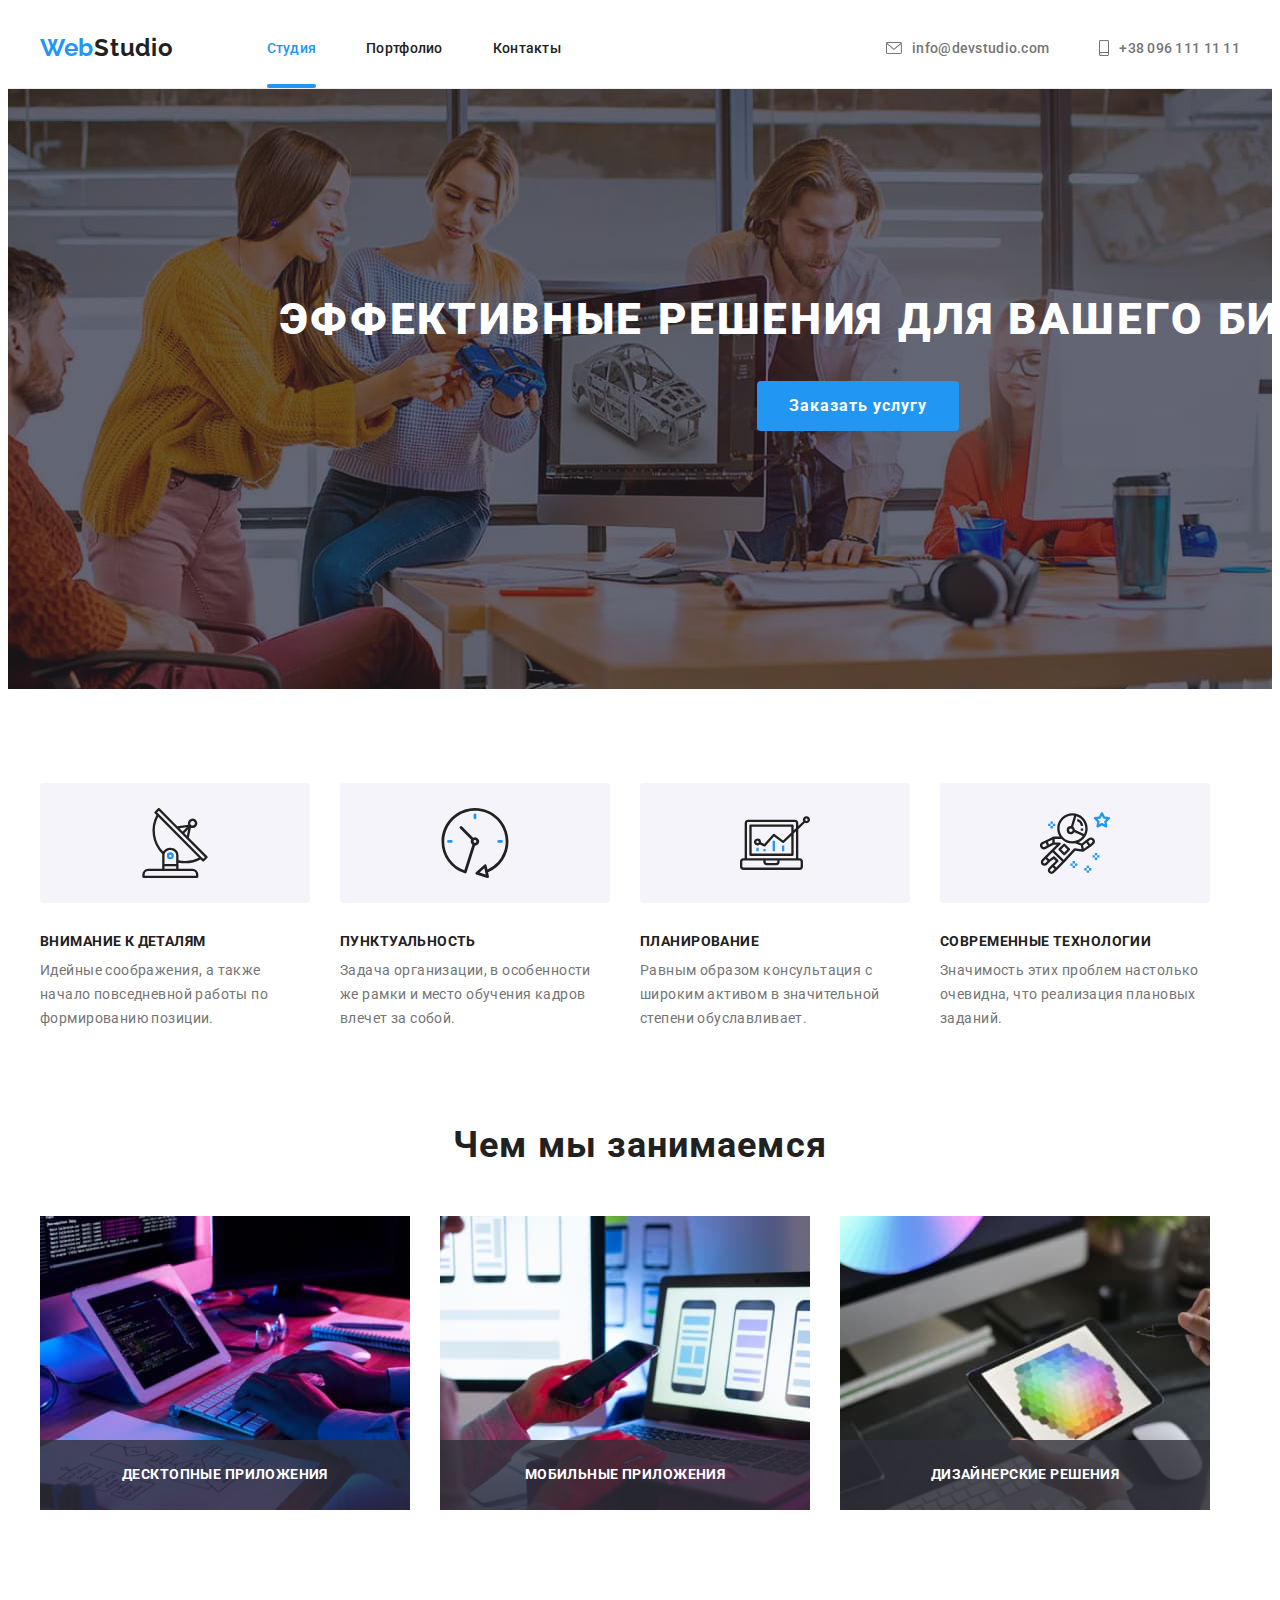
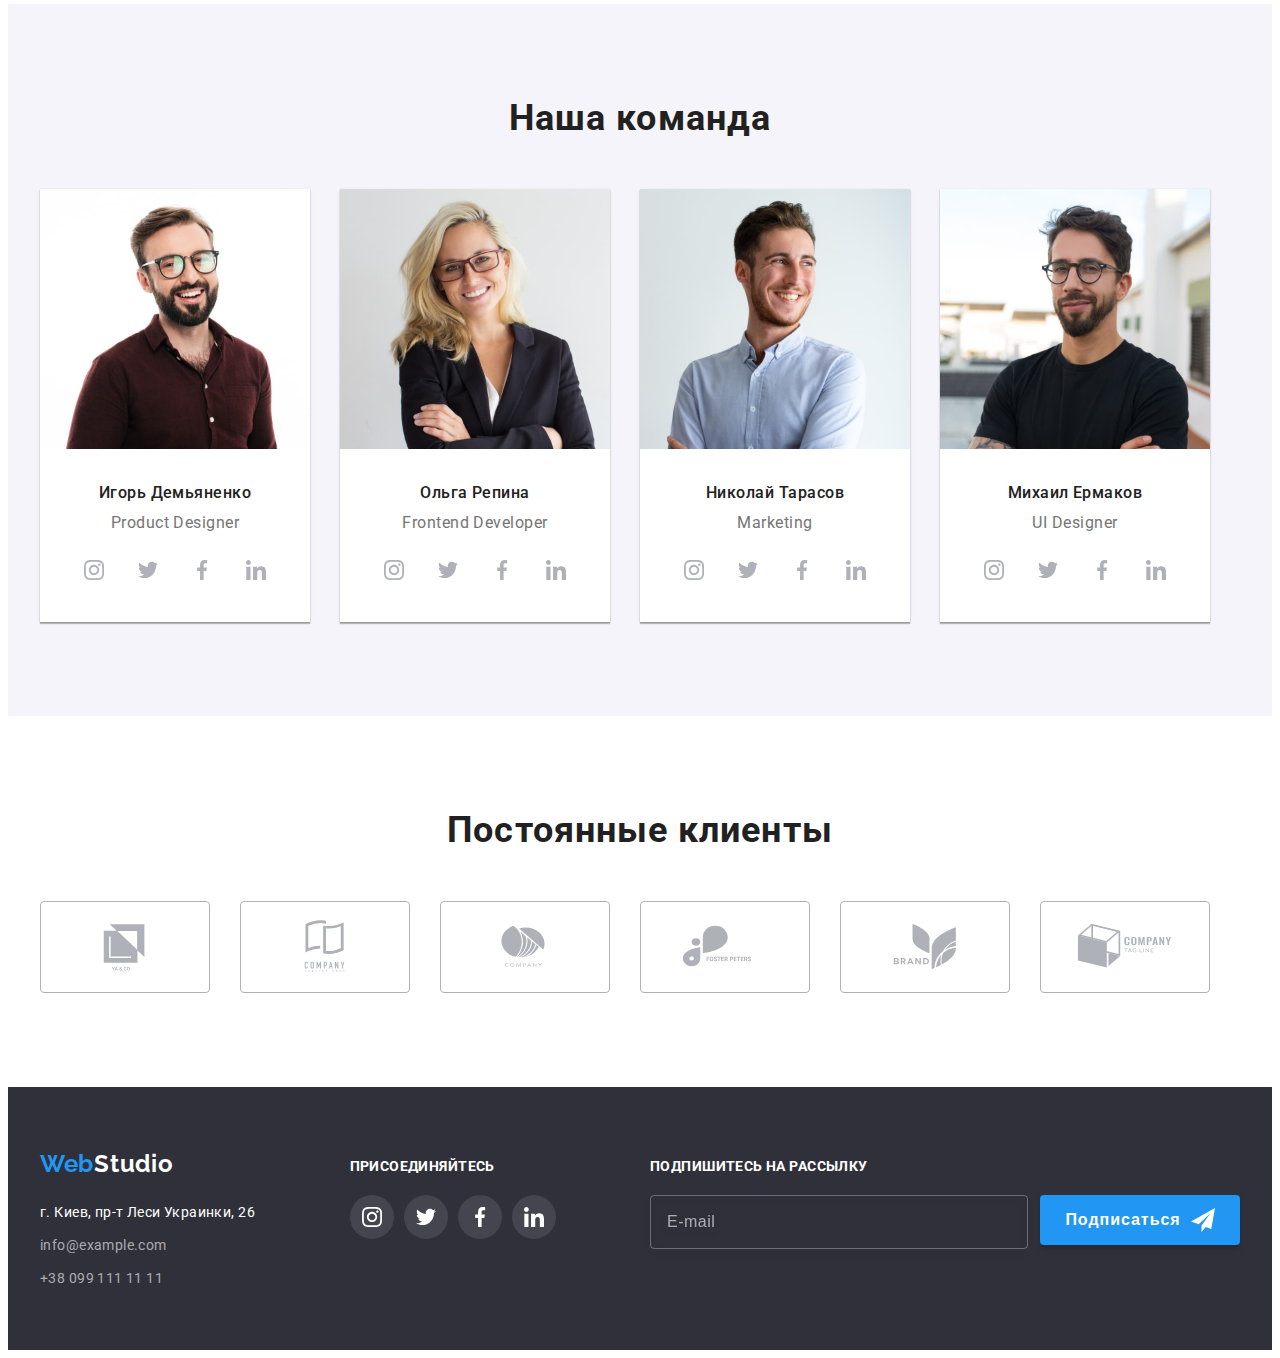
==== index.html @ c425e930 "start" ====
<!DOCTYPE html>
<html lang="ru">
<head>
    <meta charset="UTF-8">
    <meta http-equiv="X-UA-Compatible" content="IE=edge">
    <meta name="viewport" content="width=device-width, initial-scale=1.0">
    <title>WebStudio</title>
    <link rel="preconnect" href="https://fonts.googleapis.com">
    <link rel="preconnect" href="https://fonts.gstatic.com" crossorigin>
    <link rel="stylesheet" href="https://cdnjs.cloudflare.com/ajax/libs/modern-normalize/1.1.0/modern-normalize.min.css"
        integrity="sha512-wpPYUAdjBVSE4KJnH1VR1HeZfpl1ub8YT/NKx4PuQ5NmX2tKuGu6U/JRp5y+Y8XG2tV+wKQpNHVUX03MfMFn9Q=="
        crossorigin="anonymous" referrerpolicy="no-referrer" />
    <link href="https://fonts.googleapis.com/css2?family=Raleway:wght@700&family=Roboto:wght@400;500;700;900&display=swap" rel="stylesheet">
    <link rel="stylesheet" href="./css/main.min.css">
</head>
<body class="body">
    <header class="header">
        <div class="container">
            <a class="logo header__logo" href="index.html" lang="en"><span class="logo__color">Web</span>Studio</a>
            <nav class="navigation">
                <ul class="navigation__list list">
                    <li class="navigation__item"><a class="link link--current" href="index.html" >Студия</a></li>
                    <li class="navigation__item"><a class="link" href="./portfolio.html">Портфолио</a></li>
                    <li class="navigation__item"><a class="link" href="">Контакты</a></li>
                </ul>
            </nav>
            <ul class="connect__list list">
                <li class="connect__item"><a class="link mail" href="mailto:info@devstudio.com">
                    <svg class="connect__icon" width="16" height="12">
                        <use href="./images/icon.svg#icon-envelope"></use>
                    </svg>
                    info@devstudio.com</a>
                </li>
                <li class="connect__item"><a class="link phone" href="tel:+380961111111">
                    <svg class="connect__icon" width="10" height="16">
                        <use href="./images/icon.svg#icon-smartphone"></use>
                    </svg>
                    +38 096 111 11 11</a>
                </li>
            </ul>
        </div>
    </header>
    <main>
        <!-- Section-1 -->
        <section class="hero overlay">
            <div class="container">
                <h1 class="hero__title">Эффективные решения для вашего бизнеса</h1>
                <button class="hero__btn" type="button" data-modal-open>Заказать услугу</button>
            </div>
        </section>
        <!-- Section-2 -->
        <section class="section about">
            <div class="container">
                <ul class="about-list list">
                    <li class="about-list__item about-list__icon about-list__icon--antenna">
                        <h3 class="about-list__title">Внимание к деталям</h3>
                        <p class="about-list__text">Идейные соображения, а также начало повседневной работы по формированию позиции.</p>
                    </li>
                    <li class="about-list__item about-list__icon about-list__icon--clock">
                        <h3 class="about-list__title">Пунктуальность</h3>
                        <p class="about-list__text">Задача организации, в особенности же рамки и место обучения кадров влечет за собой.</p>
                    </li>
                    <li class="about-list__item about-list__icon about-list__icon--diagram">
                        <h3 class="about-list__title">Планирование</h3>
                        <p class="about-list__text">Равным образом консультация с широким активом в значительной степени обуславливает.</p>
                    </li>
                    <li class="about-list__item about-list__icon about-list__icon--astronaut">
                        <h3 class="about-list__title">Современные технологии</h3>
                        <p class="about-list__text">Значимость этих проблем настолько очевидна, что реализация плановых заданий.</p>
                    </li>
                </ul>
            </div>
        </section>
        <!-- Section-3 -->
        <section class="section no-top-padding">
            <div class="container">
                <h2 class="work-title">Чем мы занимаемся</h2>
                <ul class="work-list list">
                    <li class="work-item">
                            <img class="img" src="./images/what-we-do-img-1.jpg" alt="Печатает на клавиатуре" width="370">
                            <h3 class="work-subtitle">Десктопные приложения</h3>
                    </li>
                    <li class="work-item">
                            <img class="img" src="./images/what-we-do-img-2.jpg" alt="Телефон и ноутбук" width="370">
                            <h3 class="work-subtitle">Мобильные приложения</h3>
                    </li>
                    <li class="work-item">
                            <img class="img" src="./images/what-we-do-img-3.jpg" alt="Изображение на планшете" width="370">
                            <h3 class="work-subtitle">Дизайнерские решения</h3>
                    </li>
                </ul>
            </div>
        </section>
        <!-- Section-4 -->
        <section class="team section">
            <div class="container">
                <h2 class="team-title">Наша команда</h2>
                <ul class="team-list list">
                    <li class="team-item">
                        <img src="./images/our-team-img-1.jpg" alt="Фото-1" width="270">
                        <h3 class="team-subtitle">Игорь Демьяненко</h3>
                        <p class="team-text" lang="en">Product Designer</p>
                        <ul class="team-soc-list list">
                            <li class="team-soc-item"><a class="team-soc-link list" href="">
                                    <svg class="team-soc-icon" width="20" height="20">
                                        <use href="./images/icon.svg#icon-instagram"></use>
                                    </svg>
                                </a></li>
                            <li class="team-soc-item"><a class="team-soc-link list" href="">
                                    <svg class="team-soc-icon" width="20" height="20">
                                        <use href="./images/icon.svg#icon-twitter"></use>
                                    </svg>
                                </a></li>
                            <li class="team-soc-item"><a class="team-soc-link list" href="">
                                    <svg class="team-soc-icon" width="20" height="20">
                                        <use href="./images/icon.svg#icon-facebook"></use>
                                    </svg>
                                </a></li>
                            <li class="team-soc-item"><a class="team-soc-link list" href="">
                                    <svg class="team-soc-icon" width="20" height="20">
                                        <use href="./images/icon.svg#icon-linkedin"></use>
                                    </svg>
                                </a></li>
                        </ul>
                    </li>
                    <li class="team-item">
                        <img src="./images/our-team-img-2.jpg" alt="Фото-2" width="270">
                        <h3 class="team-subtitle">Ольга Репина</h3>
                        <p class="team-text" lang="en">Frontend Developer</p>
                        <ul class="team-soc-list list">
                            <li class="team-soc-item"><a class="team-soc-link list" href="">
                                    <svg class="team-soc-icon" width="20" height="20">
                                        <use href="./images/icon.svg#icon-instagram"></use>
                                    </svg>
                                </a></li>
                            <li class="team-soc-item"><a class="team-soc-link list" href="">
                                    <svg class="team-soc-icon" width="20" height="20">
                                        <use href="./images/icon.svg#icon-twitter"></use>
                                    </svg>
                                </a></li>
                            <li class="team-soc-item"><a class="team-soc-link list" href="">
                                    <svg class="team-soc-icon" width="20" height="20">
                                        <use href="./images/icon.svg#icon-facebook"></use>
                                    </svg>
                                </a></li>
                            <li class="team-soc-item"><a class="team-soc-link list" href="">
                                    <svg class="team-soc-icon" width="20" height="20">
                                        <use href="./images/icon.svg#icon-linkedin"></use>
                                    </svg>
                                </a></li>
                        </ul>
                    </li>
                    <li class="team-item">
                        <img src="./images/our-team-img-3.jpg" alt="Фото-3" width="270">
                        <h3 class="team-subtitle">Николай Тарасов</h3>
                        <p class="team-text" lang="en">Marketing</p>
                        <ul class="team-soc-list list">
                            <li class="team-soc-item"><a class="team-soc-link list" href="">
                                    <svg class="team-soc-icon" width="20" height="20">
                                        <use href="./images/icon.svg#icon-instagram"></use>
                                    </svg>
                                </a></li>
                            <li class="team-soc-item"><a class="team-soc-link list" href="">
                                    <svg class="team-soc-icon" width="20" height="20">
                                        <use href="./images/icon.svg#icon-twitter"></use>
                                    </svg>
                                </a></li>
                            <li class="team-soc-item"><a class="team-soc-link list" href="">
                                    <svg class="team-soc-icon" width="20" height="20">
                                        <use href="./images/icon.svg#icon-facebook"></use>
                                    </svg>
                                </a></li>
                            <li class="team-soc-item"><a class="team-soc-link list" href="">
                                    <svg class="team-soc-icon" width="20" height="20">
                                        <use href="./images/icon.svg#icon-linkedin"></use>
                                    </svg>
                                </a></li>
                        </ul>
                    </li>
                    <li class="team-item">
                        <img src="./images/our-team-img-4.jpg" alt="Фото-4" width="270">
                        <h3 class="team-subtitle">Михаил Ермаков</h3>
                        <p class="team-text" lang="en">UI Designer</p>
                        <ul class="team-soc-list list">
                            <li class="team-soc-item"><a class="team-soc-link list" href="">
                                    <svg class="team-soc-icon" width="20" height="20">
                                        <use href="./images/icon.svg#icon-instagram"></use>
                                    </svg>
                                </a></li>
                            <li class="team-soc-item"><a class="team-soc-link list" href="">
                                    <svg class="team-soc-icon" width="20" height="20">
                                        <use href="./images/icon.svg#icon-twitter"></use>
                                    </svg>
                                </a></li>
                            <li class="team-soc-item"><a class="team-soc-link list" href="">
                                    <svg class="team-soc-icon" width="20" height="20">
                                        <use href="./images/icon.svg#icon-facebook"></use>
                                    </svg>
                                </a></li>
                            <li class="team-soc-item"><a class="team-soc-link list" href="">
                                    <svg class="team-soc-icon" width="20" height="20">
                                        <use href="./images/icon.svg#icon-linkedin"></use>
                                    </svg>
                                </a></li>
                        </ul>
                    </li>
                </ul>
            </div>
        </section>
        <!-- Section-5 Clients -->
        <section class="clients">
            <div class="container">
                <h2 class="clients-title">Постоянные клиенты</h2>
                <ul class="clients-list list">
                    <li class="clients-item"><a href="" class="clients-link link">
                            <svg class="clients-icon" width="106" height="60">
                                <use href="./images/icon.svg#icon-client-1"></use>
                            </svg>
                        </a></li>
                    <li class="clients-item"><a href="" class="clients-link link">
                            <svg class="clients-icon" width="106" height="60">
                                <use href="./images/icon.svg#icon-client-2"></use>
                            </svg>
                        </a></li>
                    <li class="clients-item"><a href="" class="clients-link link">
                            <svg class="clients-icon" width="106" height="60">
                                <use href="./images/icon.svg#icon-client-3"></use>
                            </svg>
                        </a></li>
                    <li class="clients-item"><a href="" class="clients-link link">
                            <svg class="clients-icon" width="106" height="60">
                                <use href="./images/icon.svg#icon-client-4"></use>
                            </svg>
                        </a></li>
                    <li class="clients-item"><a href="" class="clients-link link">
                            <svg class="clients-icon" width="106" height="60">
                                <use href="./images/icon.svg#icon-client-5"></use>
                            </svg>
                        </a></li>
                    <li class="clients-item"><a href="" class="clients-link link">
                            <svg class="clients-icon" width="106" height="60">
                                <use href="./images/icon.svg#icon-client-6"></use>
                            </svg>
                        </a></li>
                </ul>
            </div>
        </section>
    </main>
    <footer class="footer">
        <div class="container">
            <div class="address">
                <a class="footer__logo" href="" lang="en"><span class="logo__color">Web</span>Studio</a>
                <address class="address">
                    <p class="footer-address">г. Киев, пр-т Леси Украинки, 26</p>
                    <ul class="footer-list list">
                        <li class="footer-item"><a class="link" href="mailto:info@example.com">info@example.com</a></li>
                        <li class="footer-item"><a class="link" href="tel:+380991111111">+38 099 111 11 11</a></li>
                    </ul>
                </address>
            </div>
            <div class="join">
                <h3 class="join-title">присоединяйтесь</h3>
                <ul class="join-list list">
                    <li class="join-item"><a href="" class="join-link link">
                            <svg class="join-icon" width="20" height="20">
                                <use href="./images/icon.svg#icon-instagram"></use>
                            </svg>
                        </a></li>
                    <li class="join-item"><a href="" class="join-link link">
                            <svg class="join-icon" width="20" height="20">
                                <use href="./images/icon.svg#icon-twitter"></use>
                            </svg>
                        </a></li>
                    <li class="join-item"><a href="" class="join-link link">
                            <svg class="join-icon" width="20" height="20">
                                <use href="./images/icon.svg#icon-facebook"></use>
                            </svg>
                        </a></li>
                    <li class="join-item"><a href="" class="join-link link">
                            <svg class="join-icon" width="20" height="20">
                                <use href="./images/icon.svg#icon-linkedin"></use>
                            </svg>
                        </a></li>
                </ul>
            </div>
            <form action="#" class="join">
                <h3 class="join-title">Подпишитесь на рассылку</h3>
                <div class="send-thumb">
                    <input type="email" class="join-email" name="E-mail" placeholder="E-mail">
                    <button type="button" class="join-email-btn">Подписаться
                        <svg class="send-icon" width="24" height="24">
                            <use href="./images/icon.svg#icon-send"></use>
                        </svg>
                    </button>
                </div>
            </form>
        </div>
    </footer>
    <div class="backdrop is-hidden" data-modal>
        <div class="modal">
            <p class="modal-title">Оставьте свои данные, мы вам перезвоним</p>
            <form action="#" class="modal-form">
                <div class="form-field">
                    <label for="name" class="modal-label">Имя</label>
                    <div class="input-wrap">
                        <input type="text" class="modal-input name" name="name" id="name">
                        <svg class="input-icon" width="18" height="18">
                            <use href="./images/icon.svg#icon-person"></use>
                        </svg>
                    </div>
                </div>
                <div class="form-field">
                    <label for="tel" class="modal-label">Телефон</label>
                    <div class="input-wrap">
                        <input type="tel" class="modal-input tel" name="tel" id="tel">
                        <svg class="input-icon" width="18" height="18">
                            <use href="./images/icon.svg#icon-phone"></use>
                        </svg>
                    </div>
                </div>
                <div class="form-field">
                    <label for="mail" class="modal-label">Почта</label>
                    <div class="input-wrap">
                        <input type="email" class="modal-input mail" name="mail" id="mail">
                        <svg class="input-icon" width="18" height="18">
                            <use href="./images/icon.svg#icon-email"></use>
                        </svg>
                    </div>                    
                </div>
                <div class="form-field">
                    <label for="feedback" class="modal-label">Комментарий</label>
                    <textarea name="feedback" id="feedback" class="modal-textarea" placeholder="Введите текст"></textarea>
                </div>
                <div class="form-field">
                    <input type="checkbox" class="modal-checkbox visually-hidden" name="privacy-check" id="checkbox">
                    <label for="checkbox" class="modal-checkbox-text">Соглашаюсь с рассылкой и принимаю&nbsp;<a href="" class="modal-link"> Условия договора</a></label>
                </div>
            </form>
            <button type="submit" class="modal-submit">Отправить</button>
            <button type="button" class="modal-close" data-modal-close>
                <svg class="modal-icon" width="18" height="18">
                    <use href="./images/icon.svg#icon-close"></use>
                </svg>
            </button>
        </div>
    </div>
    <script src="./js/modal.js"></script>
</body>
</html>
---- css/main.min.css ----
:root{--primary-text-color: #212121;--secondary-text-color: #757575;--primary-bg-color: #e5e5e5;--secondary-bg-color: #f5f4fa;--white-bg-color: #ffffff;--accent-color: #2196f3;--hero-bg-color: #2f303a;--primary-font-weight: 500;--primary-font-size: 14px;--transition-timing: cubic-bezier(0.4, 0, 0.2, 1)}.body{color:var(--primary-text-color);font-family:"Roboto","sans-serif";background-color:var(--white-bg-color)}.list{list-style:none;padding:0;margin:0}.link{text-decoration:none;color:var(--secondary-text-color)}.section{padding:94px 0}h1,h2,h3{margin:0;padding:0}.visually-hidden{position:absolute;white-space:nowrap;width:1px;height:1px;overflow:hidden;border:0;padding:0;clip:rect(0 0 0 0);clip-path:inset(50%);margin:-1px}.container{width:1200px;padding-right:15px;padding-left:15px;margin-top:0;margin-bottom:0;margin-right:auto;margin-left:auto}.backdrop{position:fixed;top:0;left:0;width:100%;height:100%;background-color:rgba(0,0,0,.2);transition:opacity 250ms var(--transition-timing),visibility 250ms var(--transition-timing)}.backdrop.is-hidden .modal{transform:scale(0.4) translate(-100%, -100%)}.modal{position:absolute;top:50%;left:50%;transform:translate(-50%, -50%) scale(1);width:528px;min-height:581px;background-color:var(--white-bg-color);box-shadow:0px 1px 3px rgba(0,0,0,.12),0px 1px 1px rgba(0,0,0,.14),0px 2px 1px rgba(0,0,0,.2);border-radius:4px;transition:transform 250ms var(--transition-timing);padding:40px}.modal-close{position:absolute;top:8px;right:8px;width:30px;height:30px;display:flex;justify-content:center;align-items:center;background-color:#fff;border:1px solid rgba(0,0,0,.1);border-radius:50%;cursor:pointer}.is-hidden{opacity:0;pointer-events:none;visibility:hidden}.modal-title{font-weight:700;font-size:20px;line-height:1.15;text-align:center;letter-spacing:.03em;margin:0;margin-bottom:12px}.modal-input{width:100%;height:40px;border:1px solid rgba(33,33,33,.2);border-radius:4px;background-color:rgba(0,0,0,0);padding-left:42px;outline:none}.input-wrap{position:relative}.input-icon{position:absolute;top:50%;left:12px;transform:translateY(-50%)}.modal-input:focus+.input-icon{fill:var(--accent-color)}.modal-input{transition:border 250ms var(--transition-timing),fill 250ms var(--transition-timing)}.modal-input:focus{border:1px solid var(--accent-color)}.modal-label{display:block;font-weight:400;font-size:12px;line-height:1.16;letter-spacing:.01em;color:var(--secondary-text-color);margin-bottom:4px}.form-field{margin-top:10px}.modal-textarea{width:100%;height:120px;border:1px solid rgba(33,33,33,.2);border-radius:4px;background-color:rgba(0,0,0,0);padding:14px 16px;resize:none;outline:none}.modal-textarea::placeholder{font-weight:400;font-size:12px;line-height:1.16;letter-spacing:.01em;color:rgba(117,117,117,.5)}.modal-textarea:focus{border:1px solid var(--accent-color)}.modal-checkbox-text{font-weight:400;font-size:14px;line-height:1.7;letter-spacing:.01em;color:var(--secondary-text-color);margin-top:20px;display:flex;align-items:center;margin-left:12px}.modal-checkbox-text::before{content:"";width:16px;height:15px;border:2px solid #303030;border-radius:2px;margin-right:8.4px;transition:background-color 250ms var(--transition-timing),border 250ms var(--transition-timing),background-image 250ms var(--transition-timing)}.modal-link{color:var(--accent-color)}.modal-checkbox:checked+.modal-checkbox-text::before{background-color:var(--accent-color);border:none;background-image:url(../images/check.svg);background-repeat:no-repeat;background-size:11px 8px;background-position:center}.modal-submit{width:200px;height:50px;font-weight:700;font-size:16px;line-height:30px;display:block;align-items:center;text-align:center;letter-spacing:.06em;color:var(--white-bg-color);background-color:#2196f3;box-shadow:0px 4px 4px rgba(0,0,0,.15);border-radius:4px;border:0;margin:auto;margin-top:30px;cursor:pointer}.header{border-bottom:1px solid #ececec}.header .container{display:flex;align-items:center}.navigation .link{color:var(--primary-text-color);display:block;padding-top:32px;padding-bottom:32px}.navigation__list{display:flex;margin-left:93px}.navigation__item{font-weight:var(--primary-font-weight);font-size:var(--primary-font-size);color:var(--primary-text-color);line-height:1.15;letter-spacing:.02em;position:relative}.navigation__item:not(:last-child){margin-right:50px}.connect__list{display:flex;margin-left:auto;font-weight:var(--primary-font-weight);font-size:var(--primary-font-size);line-height:1.15;color:var(--secondary-text-color);letter-spacing:.02em}.connect__item+.connect__item{margin-left:50px}.connect__item .link.phone,.connect__item .link.mail{display:flex;align-items:center}.connect__item .link{display:block;padding-top:32px;padding-bottom:32px}.connect__icon{fill:currentColor;margin-right:10px}.link.link--current{color:var(--accent-color);padding-bottom:0}.link.link--current::after{content:"";display:block;width:100%;height:4px;border-radius:2px;background-color:var(--accent-color);margin-top:28px}.link:hover,.link:focus{color:var(--accent-color)}.header__logo,.footer__logo{text-decoration:none;font-family:Raleway;font-weight:700;font-size:24px;color:var(--primary-text-color);line-height:1.4;letter-spacing:.03em}.navigation__item .link,.connect__item .link{transition:color 250ms var(--transition-timing)}.logo__color{color:var(--accent-color)}.connect__item{color:var(--secondary-text-color)}.hero{text-align:center}.hero .container{padding:200px 250px}.overlay{background-color:var(--hero-bg-color);background-image:linear-gradient(rgba(47, 48, 58, 0.4), rgba(47, 48, 58, 0.4)),url(../images/background-img.jpg);margin-left:auto;margin-right:auto;max-width:1600px;height:600px;background-position:center;background-repeat:no-repeat;background-size:cover}.hero__title{margin-top:0px;margin-bottom:0;font-weight:900;font-size:44px;line-height:1.4;color:var(--white-bg-color);text-transform:uppercase;letter-spacing:.06em;margin-bottom:30px}.hero__btn{color:var(--white-bg-color);background-color:var(--accent-color);font-family:inherit;font-size:16px;font-weight:700;line-height:1.9;letter-spacing:.06em;cursor:pointer;min-width:200px;height:50px;padding:10px 32px;border-radius:4px;border:0px}.about-list{display:flex}.about-list__item{width:270px}.about-list__item::before{content:"";display:block;height:120px;background-color:var(--secondary-bg-color);border-radius:4px;margin-bottom:30px}.about-list__item+.about-list__item{margin-left:30px}.about-list__icon--antenna::before{background-image:url(../images/antenna.svg);background-repeat:no-repeat;background-position:center}.about-list__icon--clock::before{background-image:url(../images/clock.svg);background-repeat:no-repeat;background-position:center}.about-list__icon--diagram::before{background-image:url(../images/diagram.svg);background-repeat:no-repeat;background-position:center}.about-list__icon--astronaut::before{background-image:url(../images/astronaut.svg);background-repeat:no-repeat;background-position:center}.about-list__title{font-size:var(--primary-font-size);font-weight:700;line-height:1.15;letter-spacing:.03em;text-transform:uppercase;margin-top:0;margin-bottom:10px}.about-list__text{color:var(--secondary-text-color);font-size:var(--primary-font-size);line-height:1.7;letter-spacing:.03em;margin:0}.section.no-top-padding{padding-top:0}.work-list{display:flex}.work-title{font-size:36px;text-align:center;font-weight:700;line-height:1.15;letter-spacing:.03em;margin-top:0;margin-bottom:50px}.work-item{position:relative}.work-item .img{display:block}.work-item+.work-item{margin-left:30px}.work-subtitle{display:flex;position:absolute;bottom:0;left:0;height:70px;width:100%;align-items:center;justify-content:center;font-weight:700;font-size:14px;line-height:1.14;text-align:center;letter-spacing:.03em;text-transform:uppercase;color:var(--white-bg-color);background-color:rgba(47,48,58,.8)}.team{background-color:var(--secondary-bg-color)}.team-list{display:flex}.team-item{box-shadow:0px 1px 3px rgba(0,0,0,.12),0px 1px 1px rgba(0,0,0,.14),0px 2px 1px rgba(0,0,0,.2);background-color:var(--white-bg-color);padding-bottom:30px}.team-item+.team-item{margin-left:30px}.team-title{font-size:36px;text-align:center;font-weight:700;line-height:1.15;letter-spacing:.03em;margin-top:0;margin-bottom:50px}.team-subtitle{font-weight:var(--primary-font-weight);font-size:16px;text-align:center;line-height:1.2;letter-spacing:.03em;margin-top:30px;margin-bottom:10px}.team-text{font-size:16px;text-align:center;line-height:1.2;color:var(--secondary-text-color);letter-spacing:.03em;margin:0}.team-soc-list{display:flex;justify-content:center;margin-top:16px}.team-soc-link{width:44px;height:44px;background-color:var(--white-bg-color);border-radius:50%;display:flex;justify-content:center;align-items:center;fill:#afb1b8;transition:background-color 250ms var(--transition-timing),fill 250ms var(--transition-timing)}.team-soc-link:hover,.team-soc-link:focus{background-color:var(--accent-color);fill:var(--white-bg-color)}.team-soc-item+.team-soc-item{margin-left:10px}.clients{padding-top:94px;padding-bottom:94px}.clients-title{font-weight:700;font-size:36px;line-height:1.16;text-align:center;letter-spacing:.03em;margin-bottom:50px}.clients-list{display:flex}.clients-item+.clients-item{margin-left:30px}.clients-link{width:170px;height:92px;display:flex;border:1px solid #afb1b8;box-sizing:border-box;border-radius:4px;justify-content:center;align-items:center;fill:#afb1b8;transition:fill 250ms var(--transition-timing),border 250ms var(--transition-timing)}.clients-link:hover,.clients-link:focus{border:1px solid #2196f3;fill:var(--accent-color)}.footer{background-color:var(--hero-bg-color);padding:60px 0}.footer .container{display:flex}.footer__logo{color:var(--white-bg-color);display:inline-block;margin-bottom:20px}.footer-address{color:var(--white-bg-color);font-style:normal;font-size:var(--primary-font-size);line-height:1.7;letter-spacing:.03em;margin-top:0;margin-bottom:9px}.footer-item .link{font-size:var(--primary-font-size);color:rgba(255,255,255,.6);line-height:1.7;font-style:normal;letter-spacing:.03em}.footer-item:first-child{margin-bottom:9px}.join{margin-left:70px;margin-top:12px}.join-title{font-weight:700;font-size:14px;line-height:1.14;letter-spacing:.03em;text-transform:uppercase;color:var(--white-bg-color);margin-bottom:20px}.join-list{display:flex;justify-content:center}.join-link{width:44px;height:44px;background-color:rgba(255,255,255,.1);border-radius:50%;display:flex;justify-content:center;align-items:center;fill:var(--white-bg-color);transition:background-color 250ms var(--transition-timing)}.join-link:hover,.join-link:focus{background-color:var(--accent-color)}.join-item+.join-item{margin-left:10px}.send-thumb{display:flex}.join{margin-left:auto}.join-email{width:358px;height:50px;border:1px solid rgba(255,255,255,.3);filter:drop-shadow(0px 4px 4px rgba(0, 0, 0, 0.15));border-radius:4px;background-color:rgba(0,0,0,0);padding-left:16px;color:var(--white-bg-color);outline:none}.join-email::placeholder{font-weight:400;font-size:16px;line-height:1.25;letter-spacing:.03em;color:rgba(255,255,255,.6)}.join-email-btn{width:200px;height:50px;background-color:var(--accent-color);box-shadow:0px 4px 4px rgba(0,0,0,.15);border:0;border-radius:4px;cursor:pointer;font-weight:700;font-size:16px;line-height:1.9;text-align:center;letter-spacing:.06em;color:var(--white-bg-color);display:flex;align-items:center;justify-content:center;margin-left:12px}.send-icon{margin-left:10px}.list.btn{display:flex;justify-content:center;margin-bottom:50px}.filter-btn{background-color:var(--secondary-bg-color);font-family:inherit;font-weight:var(--primary-font-weight);font-size:16px;line-height:1.6;letter-spacing:.03em;border:0px;border-radius:4px;cursor:pointer;padding:6px 22px;transition:box-shadow 250ms var(--transition-timing),background-color 250ms var(--transition-timing),color 250ms var(--transition-timing)}.filter-btn:hover,.filter-btn:focus{background-color:var(--accent-color);color:var(--white-bg-color);box-shadow:0px 3px 1px rgba(0,0,0,.1),0px 1px 2px rgba(0,0,0,.08),0px 2px 2px rgba(0,0,0,.12);outline:none}.btn-item:not(:last-child){margin-right:8px}.active-btn{background-color:var(--accent-color);color:var(--white-bg-color);box-shadow:0px 3px 1px rgba(0,0,0,.1),0px 1px 2px rgba(0,0,0,.08),0px 2px 2px rgba(0,0,0,.12)}.portfolio-item{width:calc((100% - 60px)/3);margin-right:30px;margin-bottom:30px;transition:box-shadow 250ms var(--transition-timing);cursor:pointer}.portfolio-item .img{display:block}.portfolio-item:hover{box-shadow:0px 1px 1px rgba(0,0,0,.12),0px 4px 4px rgba(0,0,0,.06),1px 4px 6px rgba(0,0,0,.16)}.portfolio-item:nth-child(3n){margin-right:0}.portfolio-item:nth-last-child(-n+3){margin-bottom:0}.portfolio-item:hover .portfolio-thumb-text{transform:translate(0)}.portfolio-list{display:flex;flex-wrap:wrap}.portfolio-subtitle{font-weight:700;font-size:18px;line-height:2;letter-spacing:.06em;margin-top:0;margin-bottom:4px}.portfolio-text{font-size:16px;color:var(--secondary-text-color);line-height:1.9;letter-spacing:.03em;margin:0}.card{padding-top:20px;padding-bottom:20px;padding-right:24px;padding-left:24px;border:1px solid #eee;border-top:0;max-width:370px}.portfolio-thumb{position:relative;overflow:hidden}.portfolio-thumb-text{position:absolute;display:flex;align-items:center;top:0;left:0;transform:translateY(100%);width:100%;height:100%;margin:0;font-weight:400;font-size:18px;line-height:1.6;letter-spacing:.03em;color:var(--white-bg-color);background-color:rgba(33,150,243,.9);padding:0 24px;transition:transform 250ms var(--transition-timing)}/*# sourceMappingURL=main.min.css.map */
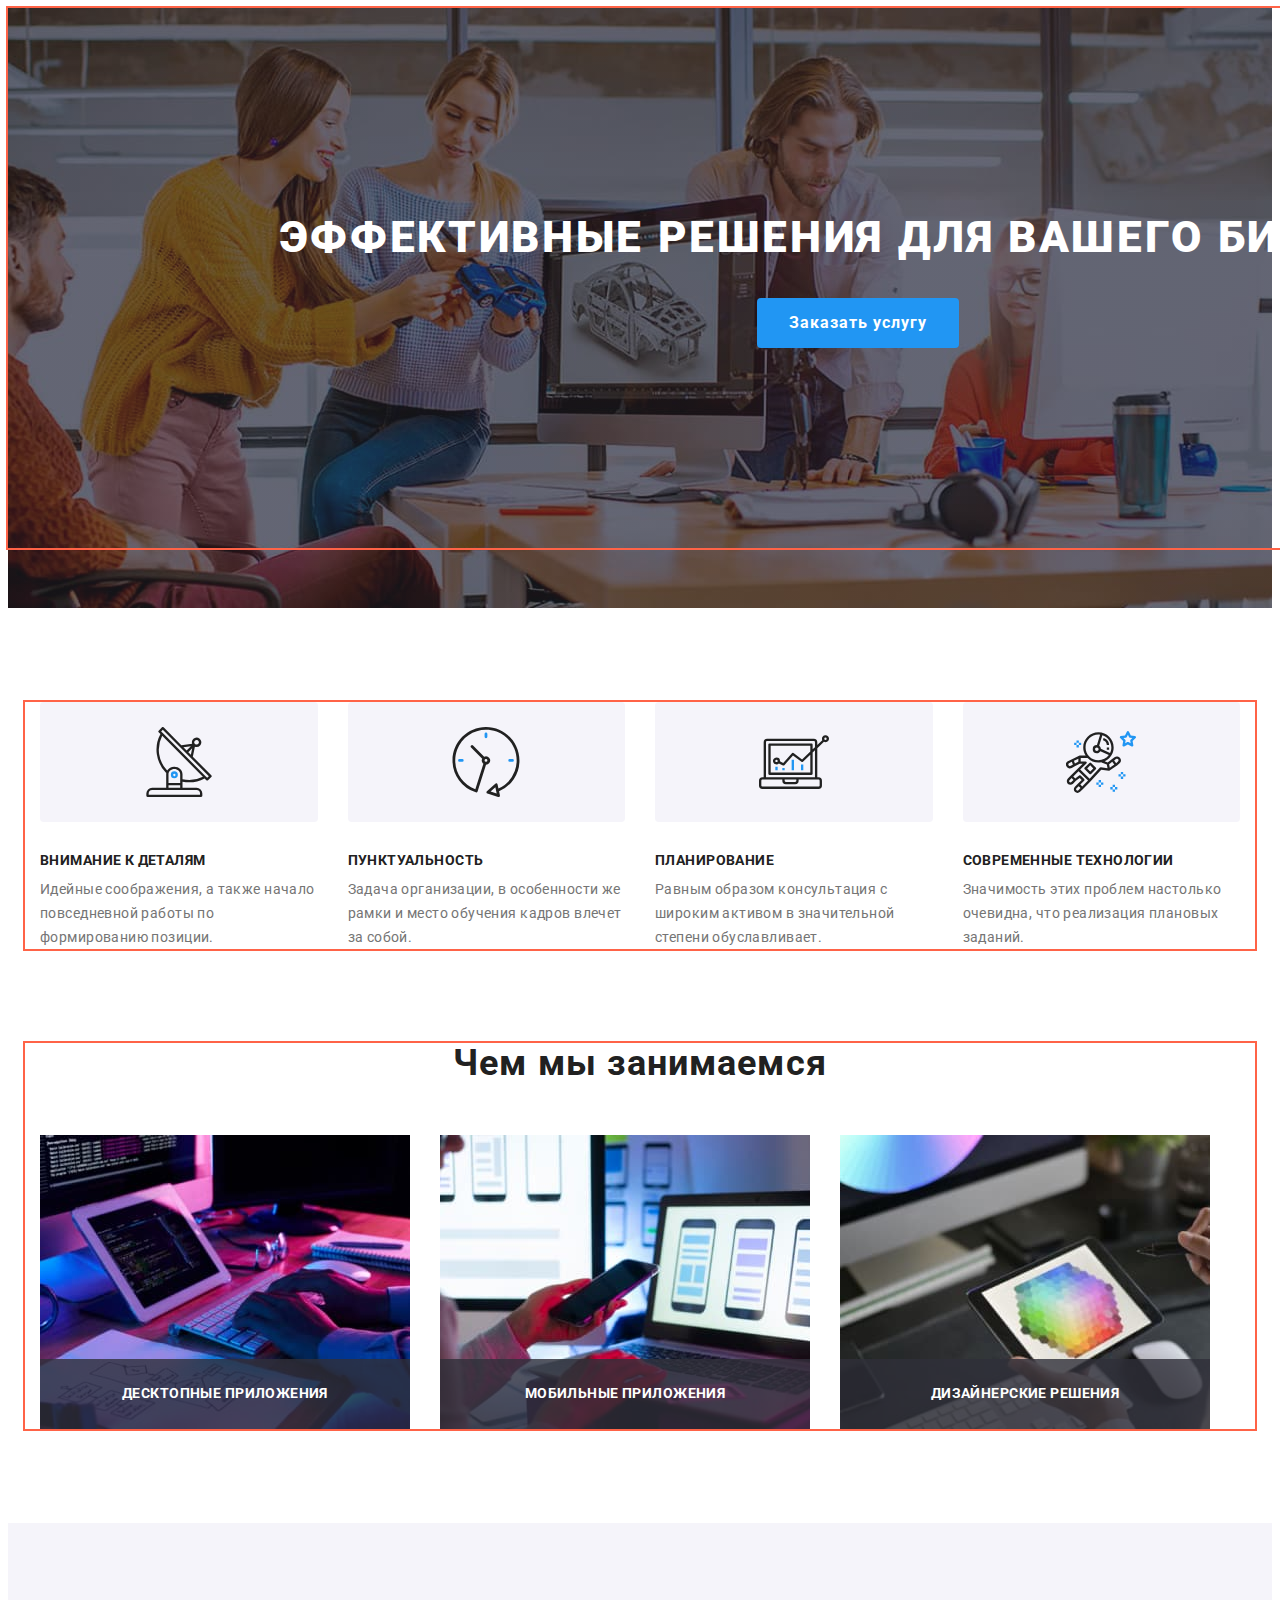
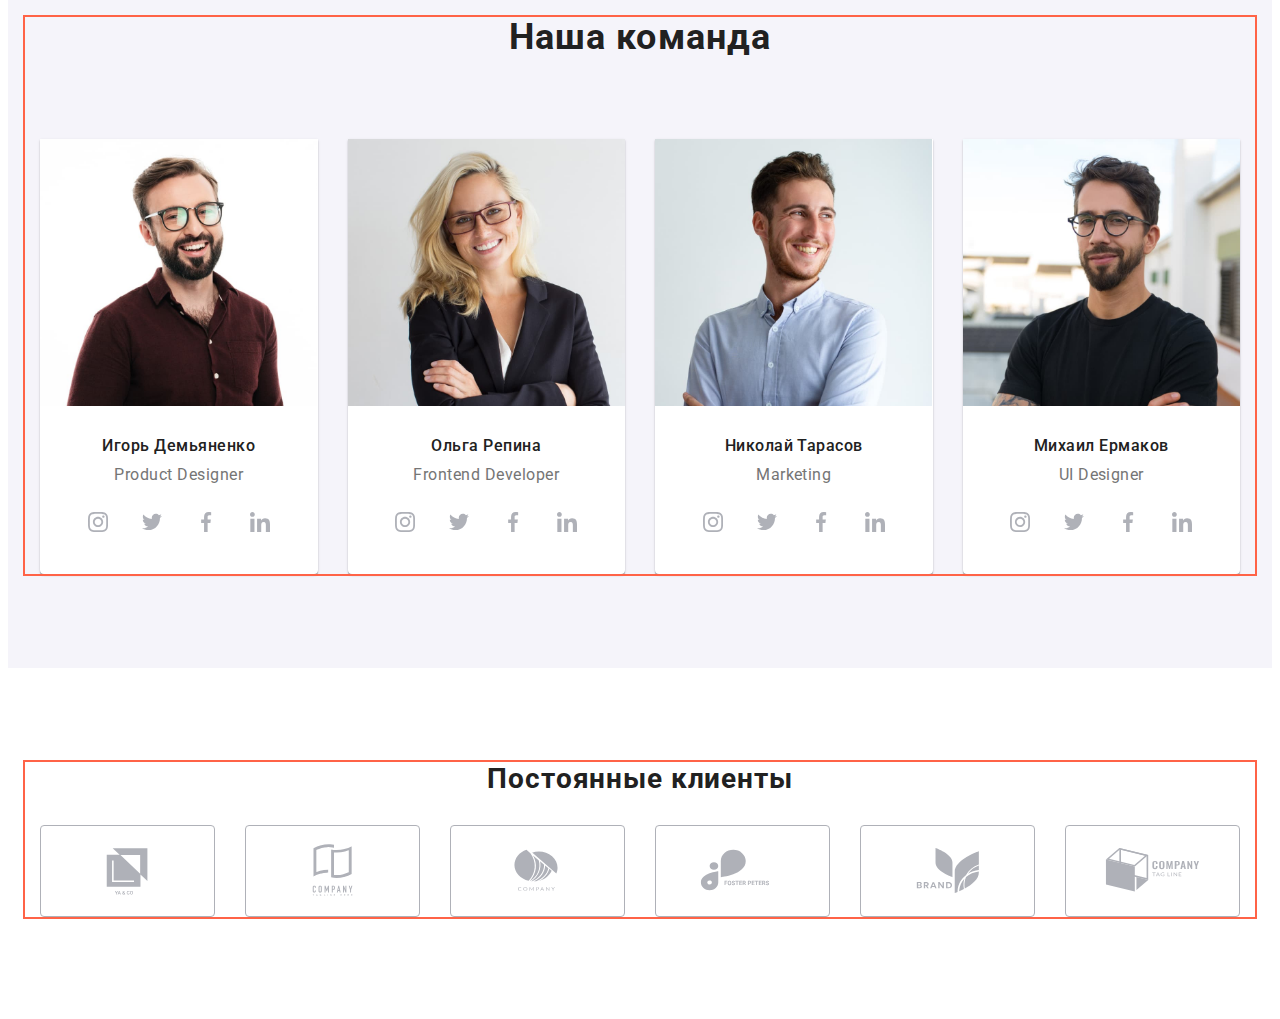
==== commit 2f3819ed: "media-1" ====
--- a/index.html
+++ b/index.html
@@ -14,7 +14,7 @@
     <link rel="stylesheet" href="./css/main.min.css">
 </head>
 <body class="body">
-    <header class="header">
+    <!-- <header class="header">
         <div class="container">
             <a class="logo header__logo" href="index.html" lang="en"><span class="logo__color">Web</span>Studio</a>
             <nav class="navigation">
@@ -39,7 +39,7 @@
                 </li>
             </ul>
         </div>
-    </header>
+    </header> -->
     <main>
         <!-- Section-1 -->
         <section class="hero overlay">
@@ -97,7 +97,7 @@
                 <h2 class="team-title">Наша команда</h2>
                 <ul class="team-list list">
                     <li class="team-item">
-                        <img src="./images/our-team-img-1.jpg" alt="Фото-1" width="270">
+                        <img src="./images/our-team-img-1.jpg" alt="Фото-1">
                         <h3 class="team-subtitle">Игорь Демьяненко</h3>
                         <p class="team-text" lang="en">Product Designer</p>
                         <ul class="team-soc-list list">
@@ -124,7 +124,7 @@
                         </ul>
                     </li>
                     <li class="team-item">
-                        <img src="./images/our-team-img-2.jpg" alt="Фото-2" width="270">
+                        <img src="./images/our-team-img-2.jpg" alt="Фото-2">
                         <h3 class="team-subtitle">Ольга Репина</h3>
                         <p class="team-text" lang="en">Frontend Developer</p>
                         <ul class="team-soc-list list">
@@ -151,7 +151,7 @@
                         </ul>
                     </li>
                     <li class="team-item">
-                        <img src="./images/our-team-img-3.jpg" alt="Фото-3" width="270">
+                        <img src="./images/our-team-img-3.jpg" alt="Фото-3">
                         <h3 class="team-subtitle">Николай Тарасов</h3>
                         <p class="team-text" lang="en">Marketing</p>
                         <ul class="team-soc-list list">
@@ -178,7 +178,7 @@
                         </ul>
                     </li>
                     <li class="team-item">
-                        <img src="./images/our-team-img-4.jpg" alt="Фото-4" width="270">
+                        <img src="./images/our-team-img-4.jpg" alt="Фото-4">
                         <h3 class="team-subtitle">Михаил Ермаков</h3>
                         <p class="team-text" lang="en">UI Designer</p>
                         <ul class="team-soc-list list">
@@ -208,7 +208,7 @@
             </div>
         </section>
         <!-- Section-5 Clients -->
-        <section class="clients">
+        <section class="section clients">
             <div class="container">
                 <h2 class="clients-title">Постоянные клиенты</h2>
                 <ul class="clients-list list">
@@ -246,7 +246,7 @@
             </div>
         </section>
     </main>
-    <footer class="footer">
+    <!-- <footer class="footer">
         <div class="container">
             <div class="address">
                 <a class="footer__logo" href="" lang="en"><span class="logo__color">Web</span>Studio</a>
@@ -295,7 +295,7 @@
                 </div>
             </form>
         </div>
-    </footer>
+    </footer> -->
     <div class="backdrop is-hidden" data-modal>
         <div class="modal">
             <p class="modal-title">Оставьте свои данные, мы вам перезвоним</p>
@@ -331,7 +331,7 @@
                     <label for="feedback" class="modal-label">Комментарий</label>
                     <textarea name="feedback" id="feedback" class="modal-textarea" placeholder="Введите текст"></textarea>
                 </div>
-                <div class="form-field">
+                <div class="form-field checkbox">
                     <input type="checkbox" class="modal-checkbox visually-hidden" name="privacy-check" id="checkbox">
                     <label for="checkbox" class="modal-checkbox-text">Соглашаюсь с рассылкой и принимаю&nbsp;<a href="" class="modal-link"> Условия договора</a></label>
                 </div>
--- a/css/main.min.css
+++ b/css/main.min.css
@@ -1 +1 @@
-:root{--primary-text-color: #212121;--secondary-text-color: #757575;--primary-bg-color: #e5e5e5;--secondary-bg-color: #f5f4fa;--white-bg-color: #ffffff;--accent-color: #2196f3;--hero-bg-color: #2f303a;--primary-font-weight: 500;--primary-font-size: 14px;--transition-timing: cubic-bezier(0.4, 0, 0.2, 1)}.body{color:var(--primary-text-color);font-family:"Roboto","sans-serif";background-color:var(--white-bg-color)}.list{list-style:none;padding:0;margin:0}.link{text-decoration:none;color:var(--secondary-text-color)}.section{padding:94px 0}h1,h2,h3{margin:0;padding:0}.visually-hidden{position:absolute;white-space:nowrap;width:1px;height:1px;overflow:hidden;border:0;padding:0;clip:rect(0 0 0 0);clip-path:inset(50%);margin:-1px}.container{width:1200px;padding-right:15px;padding-left:15px;margin-top:0;margin-bottom:0;margin-right:auto;margin-left:auto}.backdrop{position:fixed;top:0;left:0;width:100%;height:100%;background-color:rgba(0,0,0,.2);transition:opacity 250ms var(--transition-timing),visibility 250ms var(--transition-timing)}.backdrop.is-hidden .modal{transform:scale(0.4) translate(-100%, -100%)}.modal{position:absolute;top:50%;left:50%;transform:translate(-50%, -50%) scale(1);width:528px;min-height:581px;background-color:var(--white-bg-color);box-shadow:0px 1px 3px rgba(0,0,0,.12),0px 1px 1px rgba(0,0,0,.14),0px 2px 1px rgba(0,0,0,.2);border-radius:4px;transition:transform 250ms var(--transition-timing);padding:40px}.modal-close{position:absolute;top:8px;right:8px;width:30px;height:30px;display:flex;justify-content:center;align-items:center;background-color:#fff;border:1px solid rgba(0,0,0,.1);border-radius:50%;cursor:pointer}.is-hidden{opacity:0;pointer-events:none;visibility:hidden}.modal-title{font-weight:700;font-size:20px;line-height:1.15;text-align:center;letter-spacing:.03em;margin:0;margin-bottom:12px}.modal-input{width:100%;height:40px;border:1px solid rgba(33,33,33,.2);border-radius:4px;background-color:rgba(0,0,0,0);padding-left:42px;outline:none}.input-wrap{position:relative}.input-icon{position:absolute;top:50%;left:12px;transform:translateY(-50%)}.modal-input:focus+.input-icon{fill:var(--accent-color)}.modal-input{transition:border 250ms var(--transition-timing),fill 250ms var(--transition-timing)}.modal-input:focus{border:1px solid var(--accent-color)}.modal-label{display:block;font-weight:400;font-size:12px;line-height:1.16;letter-spacing:.01em;color:var(--secondary-text-color);margin-bottom:4px}.form-field{margin-top:10px}.modal-textarea{width:100%;height:120px;border:1px solid rgba(33,33,33,.2);border-radius:4px;background-color:rgba(0,0,0,0);padding:14px 16px;resize:none;outline:none}.modal-textarea::placeholder{font-weight:400;font-size:12px;line-height:1.16;letter-spacing:.01em;color:rgba(117,117,117,.5)}.modal-textarea:focus{border:1px solid var(--accent-color)}.modal-checkbox-text{font-weight:400;font-size:14px;line-height:1.7;letter-spacing:.01em;color:var(--secondary-text-color);margin-top:20px;display:flex;align-items:center;margin-left:12px}.modal-checkbox-text::before{content:"";width:16px;height:15px;border:2px solid #303030;border-radius:2px;margin-right:8.4px;transition:background-color 250ms var(--transition-timing),border 250ms var(--transition-timing),background-image 250ms var(--transition-timing)}.modal-link{color:var(--accent-color)}.modal-checkbox:checked+.modal-checkbox-text::before{background-color:var(--accent-color);border:none;background-image:url(../images/check.svg);background-repeat:no-repeat;background-size:11px 8px;background-position:center}.modal-submit{width:200px;height:50px;font-weight:700;font-size:16px;line-height:30px;display:block;align-items:center;text-align:center;letter-spacing:.06em;color:var(--white-bg-color);background-color:#2196f3;box-shadow:0px 4px 4px rgba(0,0,0,.15);border-radius:4px;border:0;margin:auto;margin-top:30px;cursor:pointer}.header{border-bottom:1px solid #ececec}.header .container{display:flex;align-items:center}.navigation .link{color:var(--primary-text-color);display:block;padding-top:32px;padding-bottom:32px}.navigation__list{display:flex;margin-left:93px}.navigation__item{font-weight:var(--primary-font-weight);font-size:var(--primary-font-size);color:var(--primary-text-color);line-height:1.15;letter-spacing:.02em;position:relative}.navigation__item:not(:last-child){margin-right:50px}.connect__list{display:flex;margin-left:auto;font-weight:var(--primary-font-weight);font-size:var(--primary-font-size);line-height:1.15;color:var(--secondary-text-color);letter-spacing:.02em}.connect__item+.connect__item{margin-left:50px}.connect__item .link.phone,.connect__item .link.mail{display:flex;align-items:center}.connect__item .link{display:block;padding-top:32px;padding-bottom:32px}.connect__icon{fill:currentColor;margin-right:10px}.link.link--current{color:var(--accent-color);padding-bottom:0}.link.link--current::after{content:"";display:block;width:100%;height:4px;border-radius:2px;background-color:var(--accent-color);margin-top:28px}.link:hover,.link:focus{color:var(--accent-color)}.header__logo,.footer__logo{text-decoration:none;font-family:Raleway;font-weight:700;font-size:24px;color:var(--primary-text-color);line-height:1.4;letter-spacing:.03em}.navigation__item .link,.connect__item .link{transition:color 250ms var(--transition-timing)}.logo__color{color:var(--accent-color)}.connect__item{color:var(--secondary-text-color)}.hero{text-align:center}.hero .container{padding:200px 250px}.overlay{background-color:var(--hero-bg-color);background-image:linear-gradient(rgba(47, 48, 58, 0.4), rgba(47, 48, 58, 0.4)),url(../images/background-img.jpg);margin-left:auto;margin-right:auto;max-width:1600px;height:600px;background-position:center;background-repeat:no-repeat;background-size:cover}.hero__title{margin-top:0px;margin-bottom:0;font-weight:900;font-size:44px;line-height:1.4;color:var(--white-bg-color);text-transform:uppercase;letter-spacing:.06em;margin-bottom:30px}.hero__btn{color:var(--white-bg-color);background-color:var(--accent-color);font-family:inherit;font-size:16px;font-weight:700;line-height:1.9;letter-spacing:.06em;cursor:pointer;min-width:200px;height:50px;padding:10px 32px;border-radius:4px;border:0px}.about-list{display:flex}.about-list__item{width:270px}.about-list__item::before{content:"";display:block;height:120px;background-color:var(--secondary-bg-color);border-radius:4px;margin-bottom:30px}.about-list__item+.about-list__item{margin-left:30px}.about-list__icon--antenna::before{background-image:url(../images/antenna.svg);background-repeat:no-repeat;background-position:center}.about-list__icon--clock::before{background-image:url(../images/clock.svg);background-repeat:no-repeat;background-position:center}.about-list__icon--diagram::before{background-image:url(../images/diagram.svg);background-repeat:no-repeat;background-position:center}.about-list__icon--astronaut::before{background-image:url(../images/astronaut.svg);background-repeat:no-repeat;background-position:center}.about-list__title{font-size:var(--primary-font-size);font-weight:700;line-height:1.15;letter-spacing:.03em;text-transform:uppercase;margin-top:0;margin-bottom:10px}.about-list__text{color:var(--secondary-text-color);font-size:var(--primary-font-size);line-height:1.7;letter-spacing:.03em;margin:0}.section.no-top-padding{padding-top:0}.work-list{display:flex}.work-title{font-size:36px;text-align:center;font-weight:700;line-height:1.15;letter-spacing:.03em;margin-top:0;margin-bottom:50px}.work-item{position:relative}.work-item .img{display:block}.work-item+.work-item{margin-left:30px}.work-subtitle{display:flex;position:absolute;bottom:0;left:0;height:70px;width:100%;align-items:center;justify-content:center;font-weight:700;font-size:14px;line-height:1.14;text-align:center;letter-spacing:.03em;text-transform:uppercase;color:var(--white-bg-color);background-color:rgba(47,48,58,.8)}.team{background-color:var(--secondary-bg-color)}.team-list{display:flex}.team-item{box-shadow:0px 1px 3px rgba(0,0,0,.12),0px 1px 1px rgba(0,0,0,.14),0px 2px 1px rgba(0,0,0,.2);background-color:var(--white-bg-color);padding-bottom:30px}.team-item+.team-item{margin-left:30px}.team-title{font-size:36px;text-align:center;font-weight:700;line-height:1.15;letter-spacing:.03em;margin-top:0;margin-bottom:50px}.team-subtitle{font-weight:var(--primary-font-weight);font-size:16px;text-align:center;line-height:1.2;letter-spacing:.03em;margin-top:30px;margin-bottom:10px}.team-text{font-size:16px;text-align:center;line-height:1.2;color:var(--secondary-text-color);letter-spacing:.03em;margin:0}.team-soc-list{display:flex;justify-content:center;margin-top:16px}.team-soc-link{width:44px;height:44px;background-color:var(--white-bg-color);border-radius:50%;display:flex;justify-content:center;align-items:center;fill:#afb1b8;transition:background-color 250ms var(--transition-timing),fill 250ms var(--transition-timing)}.team-soc-link:hover,.team-soc-link:focus{background-color:var(--accent-color);fill:var(--white-bg-color)}.team-soc-item+.team-soc-item{margin-left:10px}.clients{padding-top:94px;padding-bottom:94px}.clients-title{font-weight:700;font-size:36px;line-height:1.16;text-align:center;letter-spacing:.03em;margin-bottom:50px}.clients-list{display:flex}.clients-item+.clients-item{margin-left:30px}.clients-link{width:170px;height:92px;display:flex;border:1px solid #afb1b8;box-sizing:border-box;border-radius:4px;justify-content:center;align-items:center;fill:#afb1b8;transition:fill 250ms var(--transition-timing),border 250ms var(--transition-timing)}.clients-link:hover,.clients-link:focus{border:1px solid #2196f3;fill:var(--accent-color)}.footer{background-color:var(--hero-bg-color);padding:60px 0}.footer .container{display:flex}.footer__logo{color:var(--white-bg-color);display:inline-block;margin-bottom:20px}.footer-address{color:var(--white-bg-color);font-style:normal;font-size:var(--primary-font-size);line-height:1.7;letter-spacing:.03em;margin-top:0;margin-bottom:9px}.footer-item .link{font-size:var(--primary-font-size);color:rgba(255,255,255,.6);line-height:1.7;font-style:normal;letter-spacing:.03em}.footer-item:first-child{margin-bottom:9px}.join{margin-left:70px;margin-top:12px}.join-title{font-weight:700;font-size:14px;line-height:1.14;letter-spacing:.03em;text-transform:uppercase;color:var(--white-bg-color);margin-bottom:20px}.join-list{display:flex;justify-content:center}.join-link{width:44px;height:44px;background-color:rgba(255,255,255,.1);border-radius:50%;display:flex;justify-content:center;align-items:center;fill:var(--white-bg-color);transition:background-color 250ms var(--transition-timing)}.join-link:hover,.join-link:focus{background-color:var(--accent-color)}.join-item+.join-item{margin-left:10px}.send-thumb{display:flex}.join{margin-left:auto}.join-email{width:358px;height:50px;border:1px solid rgba(255,255,255,.3);filter:drop-shadow(0px 4px 4px rgba(0, 0, 0, 0.15));border-radius:4px;background-color:rgba(0,0,0,0);padding-left:16px;color:var(--white-bg-color);outline:none}.join-email::placeholder{font-weight:400;font-size:16px;line-height:1.25;letter-spacing:.03em;color:rgba(255,255,255,.6)}.join-email-btn{width:200px;height:50px;background-color:var(--accent-color);box-shadow:0px 4px 4px rgba(0,0,0,.15);border:0;border-radius:4px;cursor:pointer;font-weight:700;font-size:16px;line-height:1.9;text-align:center;letter-spacing:.06em;color:var(--white-bg-color);display:flex;align-items:center;justify-content:center;margin-left:12px}.send-icon{margin-left:10px}.list.btn{display:flex;justify-content:center;margin-bottom:50px}.filter-btn{background-color:var(--secondary-bg-color);font-family:inherit;font-weight:var(--primary-font-weight);font-size:16px;line-height:1.6;letter-spacing:.03em;border:0px;border-radius:4px;cursor:pointer;padding:6px 22px;transition:box-shadow 250ms var(--transition-timing),background-color 250ms var(--transition-timing),color 250ms var(--transition-timing)}.filter-btn:hover,.filter-btn:focus{background-color:var(--accent-color);color:var(--white-bg-color);box-shadow:0px 3px 1px rgba(0,0,0,.1),0px 1px 2px rgba(0,0,0,.08),0px 2px 2px rgba(0,0,0,.12);outline:none}.btn-item:not(:last-child){margin-right:8px}.active-btn{background-color:var(--accent-color);color:var(--white-bg-color);box-shadow:0px 3px 1px rgba(0,0,0,.1),0px 1px 2px rgba(0,0,0,.08),0px 2px 2px rgba(0,0,0,.12)}.portfolio-item{width:calc((100% - 60px)/3);margin-right:30px;margin-bottom:30px;transition:box-shadow 250ms var(--transition-timing);cursor:pointer}.portfolio-item .img{display:block}.portfolio-item:hover{box-shadow:0px 1px 1px rgba(0,0,0,.12),0px 4px 4px rgba(0,0,0,.06),1px 4px 6px rgba(0,0,0,.16)}.portfolio-item:nth-child(3n){margin-right:0}.portfolio-item:nth-last-child(-n+3){margin-bottom:0}.portfolio-item:hover .portfolio-thumb-text{transform:translate(0)}.portfolio-list{display:flex;flex-wrap:wrap}.portfolio-subtitle{font-weight:700;font-size:18px;line-height:2;letter-spacing:.06em;margin-top:0;margin-bottom:4px}.portfolio-text{font-size:16px;color:var(--secondary-text-color);line-height:1.9;letter-spacing:.03em;margin:0}.card{padding-top:20px;padding-bottom:20px;padding-right:24px;padding-left:24px;border:1px solid #eee;border-top:0;max-width:370px}.portfolio-thumb{position:relative;overflow:hidden}.portfolio-thumb-text{position:absolute;display:flex;align-items:center;top:0;left:0;transform:translateY(100%);width:100%;height:100%;margin:0;font-weight:400;font-size:18px;line-height:1.6;letter-spacing:.03em;color:var(--white-bg-color);background-color:rgba(33,150,243,.9);padding:0 24px;transition:transform 250ms var(--transition-timing)}/*# sourceMappingURL=main.min.css.map */+:root{--primary-text-color: #212121;--secondary-text-color: #757575;--primary-bg-color: #e5e5e5;--secondary-bg-color: #f5f4fa;--white-bg-color: #ffffff;--accent-color: #2196f3;--hero-bg-color: #2f303a;--primary-font-weight: 500;--primary-font-size: 14px;--transition-timing: cubic-bezier(0.4, 0, 0.2, 1)}h1,h2,h3{margin:0;padding:0}img{display:block;max-width:100%;height:auto}.visually-hidden{position:absolute;white-space:nowrap;width:1px;height:1px;overflow:hidden;border:0;padding:0;clip:rect(0 0 0 0);clip-path:inset(50%);margin:-1px}.body{color:var(--primary-text-color);font-family:"Roboto","sans-serif";background-color:var(--white-bg-color)}.list{list-style:none;padding:0;margin:0}.link{text-decoration:none;color:var(--secondary-text-color)}.section{padding:60px 0}@media screen and (min-width: 1200px){.section{padding:94px 0}}.container{width:100%;padding-right:15px;padding-left:15px;margin-top:0;margin-bottom:0;margin-right:auto;margin-left:auto;outline:tomato solid 2px}@media screen and (min-width: 480px){.container{width:480px}}@media screen and (min-width: 768px){.container{width:768px}}@media screen and (min-width: 1200px){.container{width:1200px}}.backdrop{position:fixed;top:0;left:0;width:100%;height:100%;background-color:rgba(0,0,0,.2);transition:opacity 250ms var(--transition-timing),visibility 250ms var(--transition-timing)}.backdrop.is-hidden .modal{transform:scale(0.4) translate(-100%, -100%)}.modal{position:absolute;top:50%;left:50%;transform:translate(-50%, -50%) scale(1);width:95vw;min-height:581px;background-color:var(--white-bg-color);box-shadow:0px 1px 3px rgba(0,0,0,.12),0px 1px 1px rgba(0,0,0,.14),0px 2px 1px rgba(0,0,0,.2);border-radius:4px;transition:transform 250ms var(--transition-timing);padding:40px}@media screen and (min-width: 480px){.modal{width:450px}}@media screen and (min-width: 1200px){.modal{width:528px}}.modal-close{position:absolute;top:8px;right:8px;width:30px;height:30px;display:flex;justify-content:center;align-items:center;background-color:#fff;border:1px solid rgba(0,0,0,.1);border-radius:50%;cursor:pointer;transition:fill 250ms var(--transition-timing)}.modal-close:hover{fill:var(--accent-color)}.is-hidden{opacity:0;pointer-events:none;visibility:hidden}.modal-title{font-weight:700;font-size:20px;line-height:1.15;text-align:center;letter-spacing:.03em;margin:0;margin-bottom:12px}.modal-input{width:100%;height:40px;border:1px solid rgba(33,33,33,.2);border-radius:4px;background-color:rgba(0,0,0,0);padding-left:42px;outline:none}.input-wrap{position:relative}.input-icon{position:absolute;top:50%;left:12px;transform:translateY(-50%)}.modal-input:focus+.input-icon{fill:var(--accent-color)}.modal-input{transition:border 250ms var(--transition-timing),fill 250ms var(--transition-timing)}.modal-input:focus{border:1px solid var(--accent-color)}.modal-label{display:block;font-weight:400;font-size:12px;line-height:1.16;letter-spacing:.01em;color:var(--secondary-text-color);margin-bottom:4px}.form-field{margin-top:10px}.modal-textarea{width:100%;height:120px;border:1px solid rgba(33,33,33,.2);border-radius:4px;background-color:rgba(0,0,0,0);padding:14px 16px;resize:none;outline:none}.modal-textarea::placeholder{font-weight:400;font-size:12px;line-height:1.16;letter-spacing:.01em;color:rgba(117,117,117,.5)}.modal-textarea:focus{border:1px solid var(--accent-color)}.modal-checkbox-text{font-weight:400;font-size:12px;line-height:1.16;letter-spacing:.03em;color:var(--secondary-text-color);margin-top:20px;display:flex;flex-wrap:wrap;align-items:center}.modal-checkbox-text::before{content:"";width:16px;height:15px;border:2px solid #303030;border-radius:2px;margin-right:8.4px;transition:background-color 250ms var(--transition-timing),border 250ms var(--transition-timing),background-image 250ms var(--transition-timing)}@media screen and (min-width: 1200px){.modal-checkbox-text{font-size:14px;line-height:1.7;margin-left:12px}}.modal-link{color:var(--accent-color)}.modal-checkbox:checked+.modal-checkbox-text::before{background-color:var(--accent-color);border:none;background-image:url(../images/check.svg);background-repeat:no-repeat;background-size:11px 8px;background-position:center}.modal-submit{width:200px;height:50px;font-weight:700;font-size:16px;line-height:30px;display:block;align-items:center;text-align:center;letter-spacing:.06em;color:var(--white-bg-color);background-color:#2196f3;box-shadow:0px 4px 4px rgba(0,0,0,.15);border-radius:4px;border:0;margin:auto;margin-top:30px;cursor:pointer}.header{border-bottom:1px solid #ececec}.header .container{display:flex;align-items:center}.navigation .link{color:var(--primary-text-color);display:block;padding-top:32px;padding-bottom:32px}.navigation__list{display:flex;margin-left:93px}.navigation__item{font-weight:var(--primary-font-weight);font-size:var(--primary-font-size);color:var(--primary-text-color);line-height:1.15;letter-spacing:.02em;position:relative}.navigation__item:not(:last-child){margin-right:50px}.connect__list{display:flex;margin-left:auto;font-weight:var(--primary-font-weight);font-size:var(--primary-font-size);line-height:1.15;color:var(--secondary-text-color);letter-spacing:.02em}.connect__item+.connect__item{margin-left:50px}.connect__item .link.phone,.connect__item .link.mail{display:flex;align-items:center}.connect__item .link{display:block;padding-top:32px;padding-bottom:32px}.connect__icon{fill:currentColor;margin-right:10px}.link.link--current{color:var(--accent-color);padding-bottom:0}.link.link--current::after{content:"";display:block;width:100%;height:4px;border-radius:2px;background-color:var(--accent-color);margin-top:28px}.link:hover,.link:focus{color:var(--accent-color)}.header__logo,.footer__logo{text-decoration:none;font-family:Raleway;font-weight:700;font-size:24px;color:var(--primary-text-color);line-height:1.4;letter-spacing:.03em}.navigation__item .link,.connect__item .link{transition:color 250ms var(--transition-timing)}.logo__color{color:var(--accent-color)}.connect__item{color:var(--secondary-text-color)}.hero{text-align:center}.hero .container{padding:118px 60px}@media screen and (min-width: 320px)and (max-width: 350px){.hero .container{padding:118px 50px}}@media screen and (min-width: 768px){.hero .container{padding:118px 204px}}@media screen and (min-width: 1200px){.hero .container{padding:200px 250px}}.overlay{background-color:var(--hero-bg-color);background-image:linear-gradient(rgba(47, 48, 58, 0.4), rgba(47, 48, 58, 0.4)),url(../images/background-img.jpg);margin-left:auto;margin-right:auto;max-width:100%;height:auto;background-position:center;background-repeat:no-repeat;background-size:cover}@media screen and (min-width: 1200px){.overlay{max-width:1600px;height:600px}}.hero__title{margin-top:0px;margin-bottom:0;font-weight:900;font-size:26px;line-height:1.6;color:var(--white-bg-color);text-transform:uppercase;letter-spacing:.06em;margin-bottom:30px}@media screen and (min-width: 1200px){.hero__title{font-size:44px;line-height:1.36}}.hero__btn{color:var(--white-bg-color);background-color:var(--accent-color);font-family:inherit;font-size:16px;font-weight:700;line-height:1.9;letter-spacing:.06em;cursor:pointer;min-width:200px;height:50px;padding:10px 32px;border-radius:4px;border:0px}.about-list{margin-bottom:-30px}@media screen and (min-width: 768px){.about-list{display:flex;flex-wrap:wrap;margin-left:-30px;margin-bottom:-30px}}@media screen and (min-width: 1200px){.about-list{margin-bottom:0}}.about-list__item{width:100%;margin-bottom:30px}@media screen and (min-width: 768px){.about-list__item{max-width:calc(50% - 30px);margin-left:30px}}@media screen and (min-width: 1200px){.about-list__item{max-width:calc(25% - 30px);margin-left:30px;margin-bottom:0}}.about-list__item::before{content:"";display:block;height:120px;background-color:var(--secondary-bg-color);border-radius:4px;margin-bottom:30px}.about-list__icon--antenna::before{background-image:url(../images/antenna.svg);background-repeat:no-repeat;background-position:center}.about-list__icon--clock::before{background-image:url(../images/clock.svg);background-repeat:no-repeat;background-position:center}.about-list__icon--diagram::before{background-image:url(../images/diagram.svg);background-repeat:no-repeat;background-position:center}.about-list__icon--astronaut::before{background-image:url(../images/astronaut.svg);background-repeat:no-repeat;background-position:center}.about-list__title{font-size:var(--primary-font-size);font-weight:700;line-height:1.15;letter-spacing:.03em;text-transform:uppercase;margin-top:0;margin-bottom:10px}.about-list__text{color:var(--secondary-text-color);font-size:var(--primary-font-size);line-height:1.7;letter-spacing:.03em;margin:0}.section.no-top-padding{padding-top:0}@media screen and (max-width: 1199px){.section.no-top-padding{display:none}}.work-list{display:flex}.work-title{font-size:36px;text-align:center;font-weight:700;line-height:1.15;letter-spacing:.03em;margin-top:0;margin-bottom:50px}.work-item{position:relative}.work-item .img{display:block}.work-item+.work-item{margin-left:30px}.work-subtitle{display:flex;position:absolute;bottom:0;left:0;height:70px;width:100%;align-items:center;justify-content:center;font-weight:700;font-size:14px;line-height:1.14;text-align:center;letter-spacing:.03em;text-transform:uppercase;color:var(--white-bg-color);background-color:rgba(47,48,58,.8)}.team{background-color:var(--secondary-bg-color)}@media screen and (min-width: 768px){.team-list{display:flex;flex-wrap:wrap;margin-left:-30px;margin-bottom:-30px}}@media screen and (min-width: 1200px){.team-list{flex-wrap:nowrap;margin-bottom:0}}.team-item{box-shadow:0px 1px 3px rgba(0,0,0,.12),0px 1px 1px rgba(0,0,0,.14),0px 2px 1px rgba(0,0,0,.2);border-radius:0px 0px 4px 4px;background-color:var(--white-bg-color);padding-bottom:30px;margin-top:30px}@media screen and (min-width: 768px){.team-item{width:calc(50% - 30px);margin-left:30px}}@media screen and (min-width: 1200px){.team-item{width:calc(50% - 30px);margin-left:30px}}.team-title{font-size:28px;text-align:center;font-weight:700;line-height:1.2;letter-spacing:.03em;margin-top:0}@media screen and (min-width: 1200px){.team-title{font-size:36px;line-height:1.16;margin-bottom:50px}}.team-subtitle{font-weight:var(--primary-font-weight);font-size:16px;text-align:center;line-height:1.2;letter-spacing:.03em;margin-top:30px;margin-bottom:10px}.team-text{font-size:16px;text-align:center;line-height:1.2;color:var(--secondary-text-color);letter-spacing:.03em;margin:0}.team-soc-list{display:flex;justify-content:center;margin-top:16px}.team-soc-link{width:44px;height:44px;background-color:var(--white-bg-color);border-radius:50%;display:flex;justify-content:center;align-items:center;fill:#afb1b8;transition:background-color 250ms var(--transition-timing),fill 250ms var(--transition-timing)}.team-soc-link:hover,.team-soc-link:focus{background-color:var(--accent-color);fill:var(--white-bg-color)}.team-soc-item+.team-soc-item{margin-left:10px}.clients-title{font-weight:700;font-size:28px;line-height:1.18;text-align:center;letter-spacing:.03em}.clients-list{display:flex;flex-wrap:wrap;margin-left:-30px}@media screen and (min-width: 1200px){.clients-list{flex-wrap:nowrap}}.clients-item{margin-left:30px;margin-top:30px;width:calc(50% - 30px)}@media screen and (min-width: 768px){.clients-item{width:calc(33.3333333333% - 30px)}}.clients-link{height:92px;display:flex;border:1px solid #afb1b8;box-sizing:border-box;border-radius:4px;justify-content:center;align-items:center;fill:#afb1b8;transition:fill 250ms var(--transition-timing),border 250ms var(--transition-timing)}.clients-link:hover,.clients-link:focus{border:1px solid #2196f3;fill:var(--accent-color)}.footer{background-color:var(--hero-bg-color);padding:60px 0}.footer .container{display:flex}.footer__logo{color:var(--white-bg-color);display:inline-block;margin-bottom:20px}.footer-address{color:var(--white-bg-color);font-style:normal;font-size:var(--primary-font-size);line-height:1.7;letter-spacing:.03em;margin-top:0;margin-bottom:9px}.footer-item .link{font-size:var(--primary-font-size);color:rgba(255,255,255,.6);line-height:1.7;font-style:normal;letter-spacing:.03em}.footer-item:first-child{margin-bottom:9px}.join{margin-left:70px;margin-top:12px}.join-title{font-weight:700;font-size:14px;line-height:1.14;letter-spacing:.03em;text-transform:uppercase;color:var(--white-bg-color);margin-bottom:20px}.join-list{display:flex;justify-content:center}.join-link{width:44px;height:44px;background-color:rgba(255,255,255,.1);border-radius:50%;display:flex;justify-content:center;align-items:center;fill:var(--white-bg-color);transition:background-color 250ms var(--transition-timing)}.join-link:hover,.join-link:focus{background-color:var(--accent-color)}.join-item+.join-item{margin-left:10px}.send-thumb{display:flex}.join{margin-left:auto}.join-email{width:358px;height:50px;border:1px solid rgba(255,255,255,.3);filter:drop-shadow(0px 4px 4px rgba(0, 0, 0, 0.15));border-radius:4px;background-color:rgba(0,0,0,0);padding-left:16px;color:var(--white-bg-color);outline:none}.join-email::placeholder{font-weight:400;font-size:16px;line-height:1.25;letter-spacing:.03em;color:rgba(255,255,255,.6)}.join-email-btn{width:200px;height:50px;background-color:var(--accent-color);box-shadow:0px 4px 4px rgba(0,0,0,.15);border:0;border-radius:4px;cursor:pointer;font-weight:700;font-size:16px;line-height:1.9;text-align:center;letter-spacing:.06em;color:var(--white-bg-color);display:flex;align-items:center;justify-content:center;margin-left:12px}.send-icon{margin-left:10px}.list.btn{display:flex;justify-content:left;margin-bottom:40px;flex-wrap:wrap}@media screen and (min-width: 768px){.list.btn{justify-content:center;flex-wrap:nowrap}}@media screen and (min-width: 1200px){.list.btn{justify-content:center;flex-wrap:nowrap}}.filter-btn{background-color:var(--secondary-bg-color);font-family:inherit;font-weight:var(--primary-font-weight);font-size:16px;line-height:1.6;letter-spacing:.03em;border:0px;border-radius:4px;cursor:pointer;padding:6px 22px;margin-bottom:15px;transition:box-shadow 250ms var(--transition-timing),background-color 250ms var(--transition-timing),color 250ms var(--transition-timing)}.filter-btn:hover,.filter-btn:focus{background-color:var(--accent-color);color:var(--white-bg-color);box-shadow:0px 3px 1px rgba(0,0,0,.1),0px 1px 2px rgba(0,0,0,.08),0px 2px 2px rgba(0,0,0,.12);outline:none}.btn-item:not(:last-child){margin-right:8px}.active-btn{background-color:var(--accent-color);color:var(--white-bg-color);box-shadow:0px 3px 1px rgba(0,0,0,.1),0px 1px 2px rgba(0,0,0,.08),0px 2px 2px rgba(0,0,0,.12)}.portfolio-item{max-width:100%;margin-bottom:30px;transition:box-shadow 250ms var(--transition-timing);cursor:pointer}.portfolio-item .img{display:block;max-width:100%}.portfolio-item:hover{box-shadow:0px 1px 1px rgba(0,0,0,.12),0px 4px 4px rgba(0,0,0,.06),1px 4px 6px rgba(0,0,0,.16)}@media screen and (min-width: 768px){.portfolio-item{margin-right:30px;width:calc(50% - 30px)}}@media screen and (min-width: 1200px){.portfolio-item{margin-right:30px;width:calc(33.3333333333% - 30px)}}.portfolio-item:hover .portfolio-thumb-text{transform:translate(0)}@media screen and (min-width: 768px){.portfolio-list{display:flex;flex-wrap:wrap;margin-right:-30px}}@media screen and (min-width: 1200px){.portfolio-list{display:flex;flex-wrap:wrap;margin-right:-30px}}.portfolio-subtitle{font-weight:700;font-size:18px;line-height:2;letter-spacing:.06em;margin-top:0;margin-bottom:4px}.portfolio-text{font-size:16px;color:var(--secondary-text-color);line-height:1.9;letter-spacing:.03em;margin:0}.card{padding-top:20px;padding-bottom:20px;padding-right:24px;padding-left:24px;border:1px solid #eee;border-top:0;max-width:100%}.portfolio-thumb{position:relative;overflow:hidden}.portfolio-thumb-text{position:absolute;display:flex;align-items:center;top:0;left:0;transform:translateY(100%);width:100%;height:100%;margin:0;font-weight:400;font-size:18px;line-height:1.6;letter-spacing:.03em;color:var(--white-bg-color);background-color:rgba(33,150,243,.9);padding:0 24px;transition:transform 250ms var(--transition-timing)}@media screen and (min-width: 320px)and (max-width: 479px){.portfolio-thumb-text{font-size:16px}}/*# sourceMappingURL=main.min.css.map */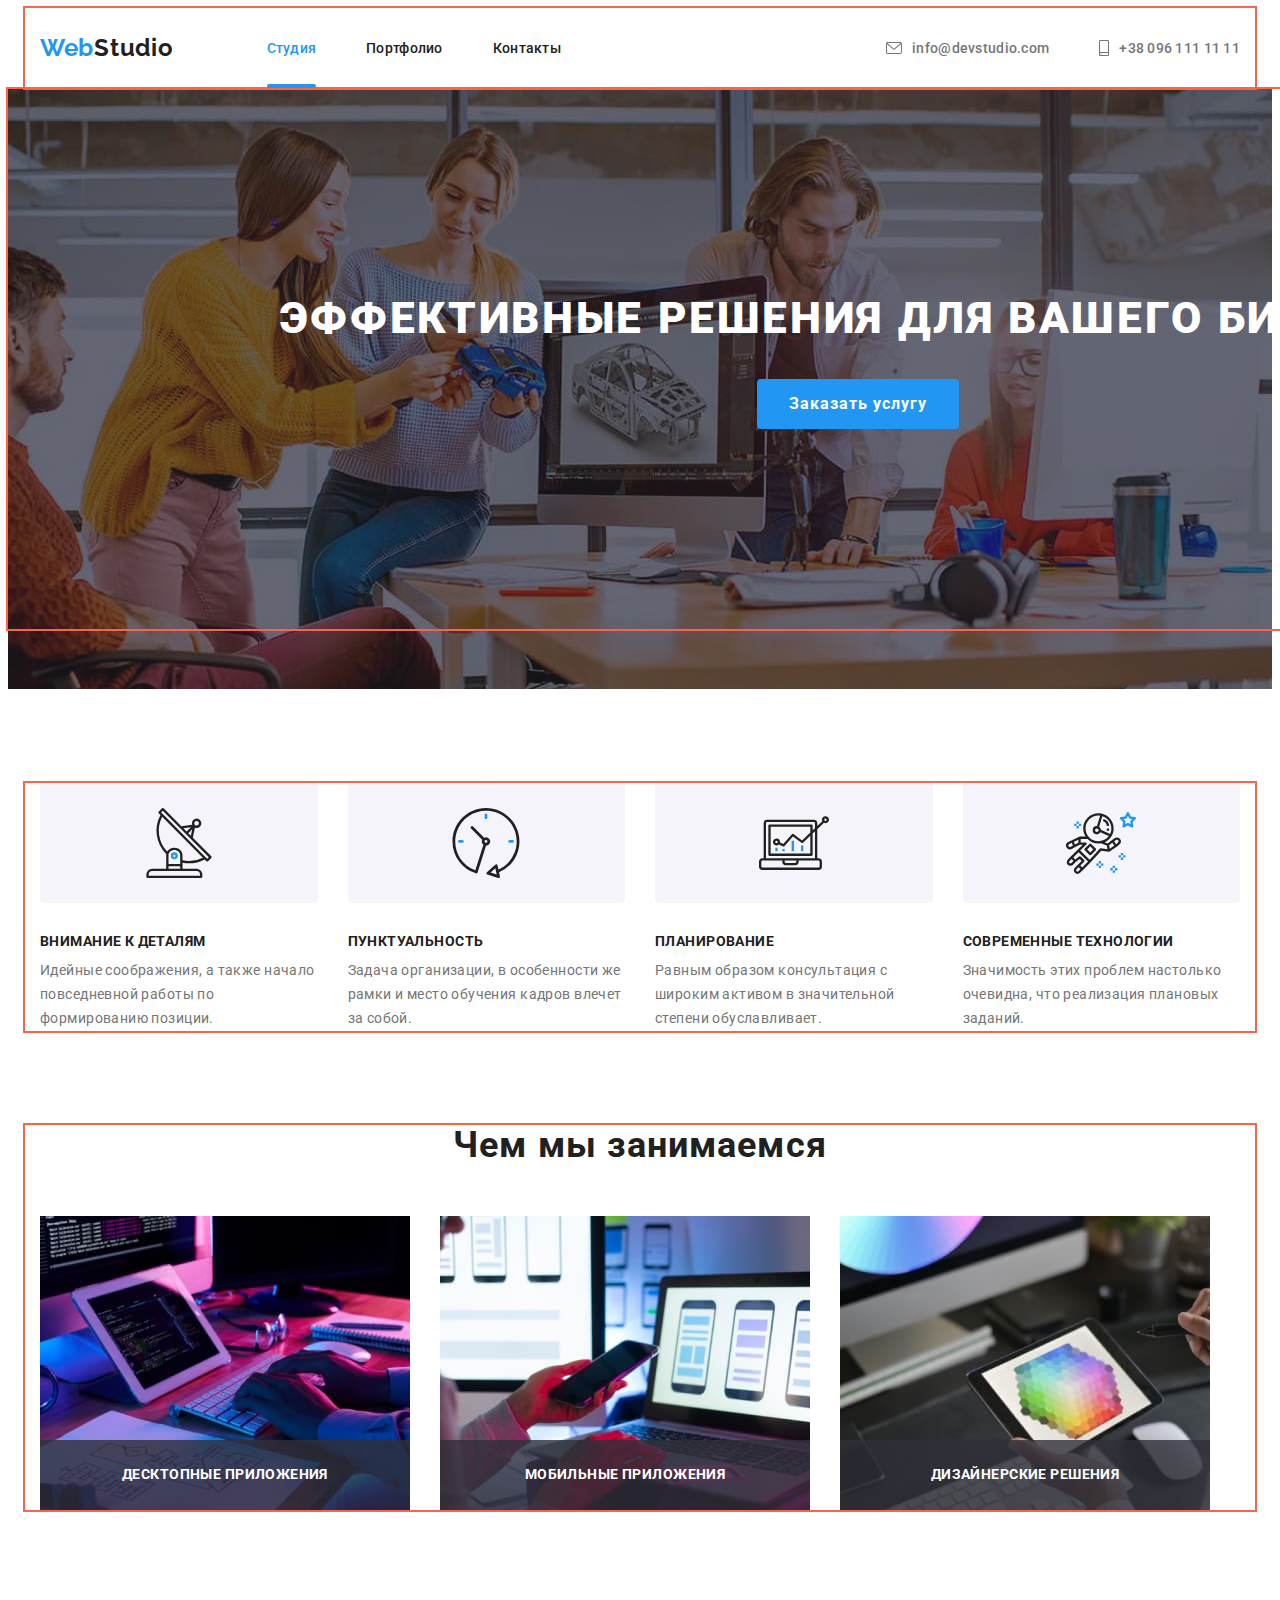
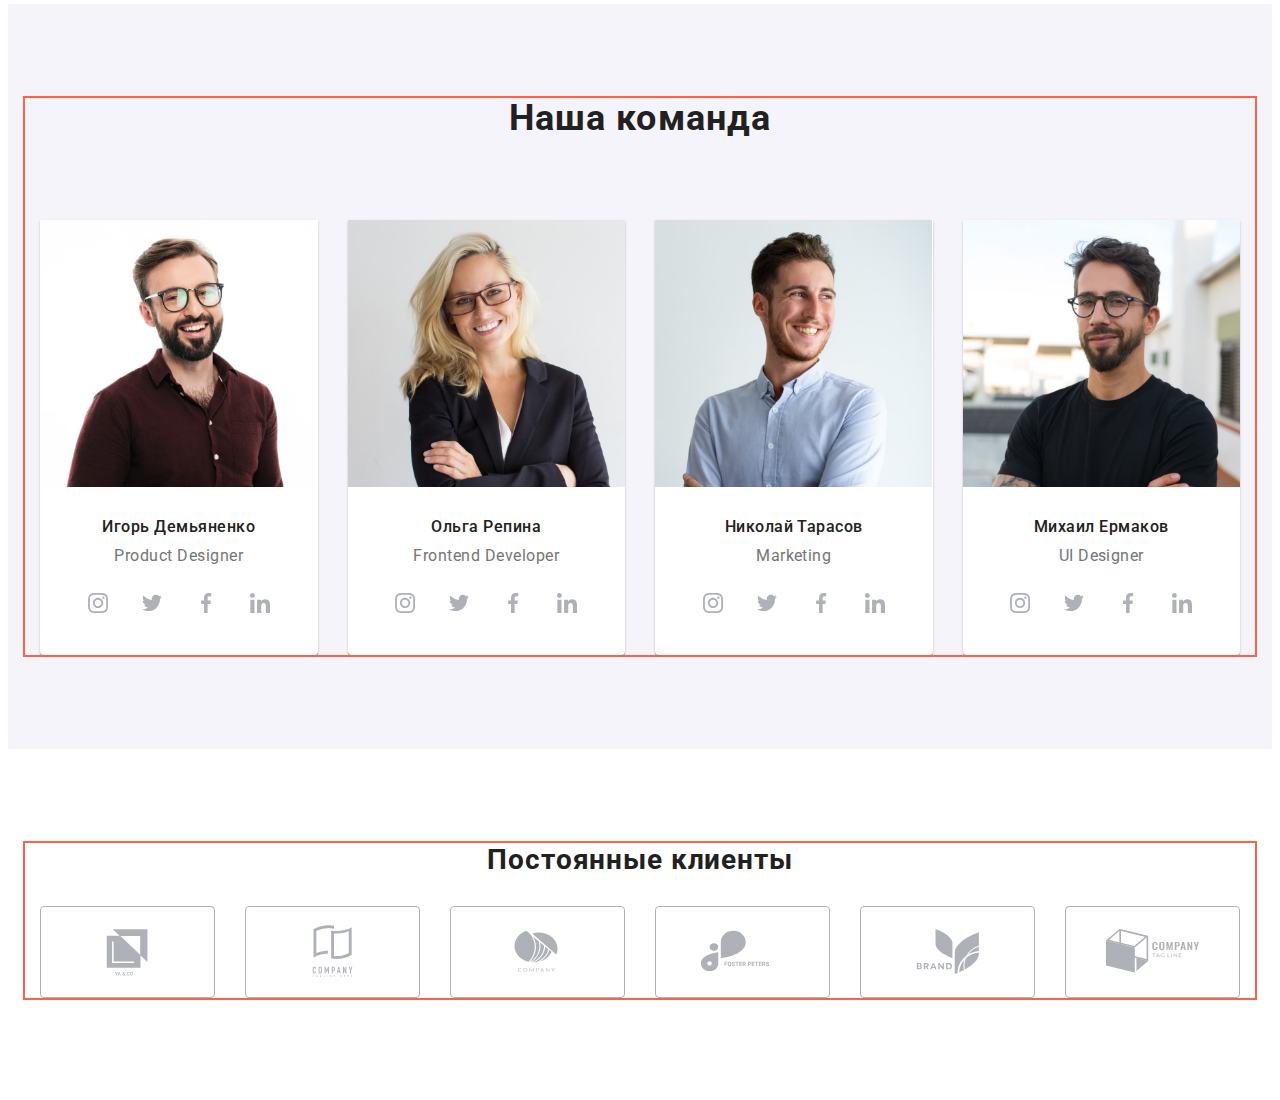
==== commit 75f23306: "retinise img" ====
--- a/index.html
+++ b/index.html
@@ -14,7 +14,7 @@
     <link rel="stylesheet" href="./css/main.min.css">
 </head>
 <body class="body">
-    <!-- <header class="header">
+    <header class="header">
         <div class="container">
             <a class="logo header__logo" href="index.html" lang="en"><span class="logo__color">Web</span>Studio</a>
             <nav class="navigation">
@@ -39,7 +39,7 @@
                 </li>
             </ul>
         </div>
-    </header> -->
+    </header>
     <main>
         <!-- Section-1 -->
         <section class="hero overlay">
@@ -77,15 +77,21 @@
                 <h2 class="work-title">Чем мы занимаемся</h2>
                 <ul class="work-list list">
                     <li class="work-item">
-                            <img class="img" src="./images/what-we-do-img-1.jpg" alt="Печатает на клавиатуре" width="370">
+                            <img class="img" srcset="./images/what-we-do/what-we-do-img-1.jpg 1x, 
+                            ./images/what-we-do/what-we-do-img-1-2x.jpg 2x" 
+                            src="./images/what-we-do/what-we-do-img-1.jpg" alt="Печатает на клавиатуре" width="370">
                             <h3 class="work-subtitle">Десктопные приложения</h3>
                     </li>
                     <li class="work-item">
-                            <img class="img" src="./images/what-we-do-img-2.jpg" alt="Телефон и ноутбук" width="370">
+                            <img class="img" srcset="./images/what-we-do/what-we-do-img-2.jpg 1x, 
+                                ./images/what-we-do/what-we-do-img-2-2x.jpg 2x"
+                                src="./images/what-we-do/what-we-do-img-2.jpg" alt="Телефон и ноутбук" width="370">
                             <h3 class="work-subtitle">Мобильные приложения</h3>
                     </li>
                     <li class="work-item">
-                            <img class="img" src="./images/what-we-do-img-3.jpg" alt="Изображение на планшете" width="370">
+                            <img class="img" srcset="./images/what-we-do/what-we-do-img-3.jpg 1x, 
+                                ./images/what-we-do/what-we-do-img-3-2x.jpg 2x"
+                                src="./images/what-we-do/what-we-do-img-3.jpg" alt="Изображение на планшете" width="370">
                             <h3 class="work-subtitle">Дизайнерские решения</h3>
                     </li>
                 </ul>
@@ -97,7 +103,24 @@
                 <h2 class="team-title">Наша команда</h2>
                 <ul class="team-list list">
                     <li class="team-item">
-                        <img src="./images/our-team-img-1.jpg" alt="Фото-1">
+                        <picture>
+                            <source srcset="
+                                ./images/team/our-team-img-1.jpg 1x,
+                                ./images/team/our-team-img-1-2x.jpg 2x
+                                " 
+                                media="(min-width: 1200px)" />
+                            <source srcset="
+                                ./images/team/our-team-img-1-tab.jpg 1x,
+                                ./images/team/our-team-img-1-tab-2x.jpg 2x
+                                " 
+                                media="(min-width: 768px)" />
+                            <source srcset="
+                                ./images/team/our-team-img-1-mob.jpg 1x,
+                                ./images/team/our-team-img-1-mob-2x.jpg 2x
+                                " 
+                                media="(min-width: 320px)" />
+                            <img src="./images/team/our-team-img-1.jpg" alt="Фото-1" />
+                        </picture>
                         <h3 class="team-subtitle">Игорь Демьяненко</h3>
                         <p class="team-text" lang="en">Product Designer</p>
                         <ul class="team-soc-list list">
@@ -124,7 +147,24 @@
                         </ul>
                     </li>
                     <li class="team-item">
-                        <img src="./images/our-team-img-2.jpg" alt="Фото-2">
+                        <picture>
+                            <source srcset="
+                                ./images/team/our-team-img-2.jpg 1x,
+                                ./images/team/our-team-img-2-2x.jpg 2x
+                                " 
+                                media="(min-width: 1200px)" />
+                            <source srcset="
+                                ./images/team/our-team-img-2-tab.jpg 1x,
+                                ./images/team/our-team-img-2-tab-2x.jpg 2x
+                                " 
+                                media="(min-width: 768px)" />
+                            <source srcset="
+                                ./images/team/our-team-img-2-mob.jpg 1x,
+                                ./images/team/our-team-img-2-mob-2x.jpg 2x
+                                " 
+                                media="(min-width: 320px)" />
+                            <img src="./images/team/our-team-img-2.jpg" alt="Фото-2" />
+                        </picture>
                         <h3 class="team-subtitle">Ольга Репина</h3>
                         <p class="team-text" lang="en">Frontend Developer</p>
                         <ul class="team-soc-list list">
@@ -151,7 +191,24 @@
                         </ul>
                     </li>
                     <li class="team-item">
-                        <img src="./images/our-team-img-3.jpg" alt="Фото-3">
+                        <picture>
+                            <source srcset="
+                                ./images/team/our-team-img-3.jpg 1x,
+                                ./images/team/our-team-img-3-2x.jpg 2x
+                                " 
+                                media="(min-width: 1200px)" />
+                            <source srcset="
+                                ./images/team/our-team-img-3-tab.jpg 1x,
+                                ./images/team/our-team-img-3-tab-2x.jpg 2x
+                                " 
+                                media="(min-width: 768px)" />
+                            <source srcset="
+                                ./images/team/our-team-img-3-mob.jpg 1x,
+                                ./images/team/our-team-img-3-mob-2x.jpg 2x
+                                " 
+                                media="(min-width: 320px)" />
+                            <img src="./images/team/our-team-img-3.jpg" alt="Фото-3" />
+                        </picture>
                         <h3 class="team-subtitle">Николай Тарасов</h3>
                         <p class="team-text" lang="en">Marketing</p>
                         <ul class="team-soc-list list">
@@ -178,7 +235,24 @@
                         </ul>
                     </li>
                     <li class="team-item">
-                        <img src="./images/our-team-img-4.jpg" alt="Фото-4">
+                        <picture>
+                            <source srcset="
+                                ./images/team/our-team-img-4.jpg 1x,
+                                ./images/team/our-team-img-4-2x.jpg 2x
+                                " 
+                                media="(min-width: 1200px)" />
+                            <source srcset="
+                                ./images/team/our-team-img-4-tab.jpg 1x,
+                                ./images/team/our-team-img-4-tab-2x.jpg 2x
+                                " 
+                                media="(min-width: 768px)" />
+                            <source srcset="
+                                ./images/team/our-team-img-4-mob.jpg 1x,
+                                ./images/team/our-team-img-4-mob-2x.jpg 2x
+                                " 
+                                media="(min-width: 320px)" />
+                            <img src="./images/team/our-team-img-4.jpg" alt="Фото-4" />
+                        </picture>
                         <h3 class="team-subtitle">Михаил Ермаков</h3>
                         <p class="team-text" lang="en">UI Designer</p>
                         <ul class="team-soc-list list">
--- a/css/main.min.css
+++ b/css/main.min.css
@@ -1 +1 @@
-:root{--primary-text-color: #212121;--secondary-text-color: #757575;--primary-bg-color: #e5e5e5;--secondary-bg-color: #f5f4fa;--white-bg-color: #ffffff;--accent-color: #2196f3;--hero-bg-color: #2f303a;--primary-font-weight: 500;--primary-font-size: 14px;--transition-timing: cubic-bezier(0.4, 0, 0.2, 1)}h1,h2,h3{margin:0;padding:0}img{display:block;max-width:100%;height:auto}.visually-hidden{position:absolute;white-space:nowrap;width:1px;height:1px;overflow:hidden;border:0;padding:0;clip:rect(0 0 0 0);clip-path:inset(50%);margin:-1px}.body{color:var(--primary-text-color);font-family:"Roboto","sans-serif";background-color:var(--white-bg-color)}.list{list-style:none;padding:0;margin:0}.link{text-decoration:none;color:var(--secondary-text-color)}.section{padding:60px 0}@media screen and (min-width: 1200px){.section{padding:94px 0}}.container{width:100%;padding-right:15px;padding-left:15px;margin-top:0;margin-bottom:0;margin-right:auto;margin-left:auto;outline:tomato solid 2px}@media screen and (min-width: 480px){.container{width:480px}}@media screen and (min-width: 768px){.container{width:768px}}@media screen and (min-width: 1200px){.container{width:1200px}}.backdrop{position:fixed;top:0;left:0;width:100%;height:100%;background-color:rgba(0,0,0,.2);transition:opacity 250ms var(--transition-timing),visibility 250ms var(--transition-timing)}.backdrop.is-hidden .modal{transform:scale(0.4) translate(-100%, -100%)}.modal{position:absolute;top:50%;left:50%;transform:translate(-50%, -50%) scale(1);width:95vw;min-height:581px;background-color:var(--white-bg-color);box-shadow:0px 1px 3px rgba(0,0,0,.12),0px 1px 1px rgba(0,0,0,.14),0px 2px 1px rgba(0,0,0,.2);border-radius:4px;transition:transform 250ms var(--transition-timing);padding:40px}@media screen and (min-width: 480px){.modal{width:450px}}@media screen and (min-width: 1200px){.modal{width:528px}}.modal-close{position:absolute;top:8px;right:8px;width:30px;height:30px;display:flex;justify-content:center;align-items:center;background-color:#fff;border:1px solid rgba(0,0,0,.1);border-radius:50%;cursor:pointer;transition:fill 250ms var(--transition-timing)}.modal-close:hover{fill:var(--accent-color)}.is-hidden{opacity:0;pointer-events:none;visibility:hidden}.modal-title{font-weight:700;font-size:20px;line-height:1.15;text-align:center;letter-spacing:.03em;margin:0;margin-bottom:12px}.modal-input{width:100%;height:40px;border:1px solid rgba(33,33,33,.2);border-radius:4px;background-color:rgba(0,0,0,0);padding-left:42px;outline:none}.input-wrap{position:relative}.input-icon{position:absolute;top:50%;left:12px;transform:translateY(-50%)}.modal-input:focus+.input-icon{fill:var(--accent-color)}.modal-input{transition:border 250ms var(--transition-timing),fill 250ms var(--transition-timing)}.modal-input:focus{border:1px solid var(--accent-color)}.modal-label{display:block;font-weight:400;font-size:12px;line-height:1.16;letter-spacing:.01em;color:var(--secondary-text-color);margin-bottom:4px}.form-field{margin-top:10px}.modal-textarea{width:100%;height:120px;border:1px solid rgba(33,33,33,.2);border-radius:4px;background-color:rgba(0,0,0,0);padding:14px 16px;resize:none;outline:none}.modal-textarea::placeholder{font-weight:400;font-size:12px;line-height:1.16;letter-spacing:.01em;color:rgba(117,117,117,.5)}.modal-textarea:focus{border:1px solid var(--accent-color)}.modal-checkbox-text{font-weight:400;font-size:12px;line-height:1.16;letter-spacing:.03em;color:var(--secondary-text-color);margin-top:20px;display:flex;flex-wrap:wrap;align-items:center}.modal-checkbox-text::before{content:"";width:16px;height:15px;border:2px solid #303030;border-radius:2px;margin-right:8.4px;transition:background-color 250ms var(--transition-timing),border 250ms var(--transition-timing),background-image 250ms var(--transition-timing)}@media screen and (min-width: 1200px){.modal-checkbox-text{font-size:14px;line-height:1.7;margin-left:12px}}.modal-link{color:var(--accent-color)}.modal-checkbox:checked+.modal-checkbox-text::before{background-color:var(--accent-color);border:none;background-image:url(../images/check.svg);background-repeat:no-repeat;background-size:11px 8px;background-position:center}.modal-submit{width:200px;height:50px;font-weight:700;font-size:16px;line-height:30px;display:block;align-items:center;text-align:center;letter-spacing:.06em;color:var(--white-bg-color);background-color:#2196f3;box-shadow:0px 4px 4px rgba(0,0,0,.15);border-radius:4px;border:0;margin:auto;margin-top:30px;cursor:pointer}.header{border-bottom:1px solid #ececec}.header .container{display:flex;align-items:center}.navigation .link{color:var(--primary-text-color);display:block;padding-top:32px;padding-bottom:32px}.navigation__list{display:flex;margin-left:93px}.navigation__item{font-weight:var(--primary-font-weight);font-size:var(--primary-font-size);color:var(--primary-text-color);line-height:1.15;letter-spacing:.02em;position:relative}.navigation__item:not(:last-child){margin-right:50px}.connect__list{display:flex;margin-left:auto;font-weight:var(--primary-font-weight);font-size:var(--primary-font-size);line-height:1.15;color:var(--secondary-text-color);letter-spacing:.02em}.connect__item+.connect__item{margin-left:50px}.connect__item .link.phone,.connect__item .link.mail{display:flex;align-items:center}.connect__item .link{display:block;padding-top:32px;padding-bottom:32px}.connect__icon{fill:currentColor;margin-right:10px}.link.link--current{color:var(--accent-color);padding-bottom:0}.link.link--current::after{content:"";display:block;width:100%;height:4px;border-radius:2px;background-color:var(--accent-color);margin-top:28px}.link:hover,.link:focus{color:var(--accent-color)}.header__logo,.footer__logo{text-decoration:none;font-family:Raleway;font-weight:700;font-size:24px;color:var(--primary-text-color);line-height:1.4;letter-spacing:.03em}.navigation__item .link,.connect__item .link{transition:color 250ms var(--transition-timing)}.logo__color{color:var(--accent-color)}.connect__item{color:var(--secondary-text-color)}.hero{text-align:center}.hero .container{padding:118px 60px}@media screen and (min-width: 320px)and (max-width: 350px){.hero .container{padding:118px 50px}}@media screen and (min-width: 768px){.hero .container{padding:118px 204px}}@media screen and (min-width: 1200px){.hero .container{padding:200px 250px}}.overlay{background-color:var(--hero-bg-color);background-image:linear-gradient(rgba(47, 48, 58, 0.4), rgba(47, 48, 58, 0.4)),url(../images/background-img.jpg);margin-left:auto;margin-right:auto;max-width:100%;height:auto;background-position:center;background-repeat:no-repeat;background-size:cover}@media screen and (min-width: 1200px){.overlay{max-width:1600px;height:600px}}.hero__title{margin-top:0px;margin-bottom:0;font-weight:900;font-size:26px;line-height:1.6;color:var(--white-bg-color);text-transform:uppercase;letter-spacing:.06em;margin-bottom:30px}@media screen and (min-width: 1200px){.hero__title{font-size:44px;line-height:1.36}}.hero__btn{color:var(--white-bg-color);background-color:var(--accent-color);font-family:inherit;font-size:16px;font-weight:700;line-height:1.9;letter-spacing:.06em;cursor:pointer;min-width:200px;height:50px;padding:10px 32px;border-radius:4px;border:0px}.about-list{margin-bottom:-30px}@media screen and (min-width: 768px){.about-list{display:flex;flex-wrap:wrap;margin-left:-30px;margin-bottom:-30px}}@media screen and (min-width: 1200px){.about-list{margin-bottom:0}}.about-list__item{width:100%;margin-bottom:30px}@media screen and (min-width: 768px){.about-list__item{max-width:calc(50% - 30px);margin-left:30px}}@media screen and (min-width: 1200px){.about-list__item{max-width:calc(25% - 30px);margin-left:30px;margin-bottom:0}}.about-list__item::before{content:"";display:block;height:120px;background-color:var(--secondary-bg-color);border-radius:4px;margin-bottom:30px}.about-list__icon--antenna::before{background-image:url(../images/antenna.svg);background-repeat:no-repeat;background-position:center}.about-list__icon--clock::before{background-image:url(../images/clock.svg);background-repeat:no-repeat;background-position:center}.about-list__icon--diagram::before{background-image:url(../images/diagram.svg);background-repeat:no-repeat;background-position:center}.about-list__icon--astronaut::before{background-image:url(../images/astronaut.svg);background-repeat:no-repeat;background-position:center}.about-list__title{font-size:var(--primary-font-size);font-weight:700;line-height:1.15;letter-spacing:.03em;text-transform:uppercase;margin-top:0;margin-bottom:10px}.about-list__text{color:var(--secondary-text-color);font-size:var(--primary-font-size);line-height:1.7;letter-spacing:.03em;margin:0}.section.no-top-padding{padding-top:0}@media screen and (max-width: 1199px){.section.no-top-padding{display:none}}.work-list{display:flex}.work-title{font-size:36px;text-align:center;font-weight:700;line-height:1.15;letter-spacing:.03em;margin-top:0;margin-bottom:50px}.work-item{position:relative}.work-item .img{display:block}.work-item+.work-item{margin-left:30px}.work-subtitle{display:flex;position:absolute;bottom:0;left:0;height:70px;width:100%;align-items:center;justify-content:center;font-weight:700;font-size:14px;line-height:1.14;text-align:center;letter-spacing:.03em;text-transform:uppercase;color:var(--white-bg-color);background-color:rgba(47,48,58,.8)}.team{background-color:var(--secondary-bg-color)}@media screen and (min-width: 768px){.team-list{display:flex;flex-wrap:wrap;margin-left:-30px;margin-bottom:-30px}}@media screen and (min-width: 1200px){.team-list{flex-wrap:nowrap;margin-bottom:0}}.team-item{box-shadow:0px 1px 3px rgba(0,0,0,.12),0px 1px 1px rgba(0,0,0,.14),0px 2px 1px rgba(0,0,0,.2);border-radius:0px 0px 4px 4px;background-color:var(--white-bg-color);padding-bottom:30px;margin-top:30px}@media screen and (min-width: 768px){.team-item{width:calc(50% - 30px);margin-left:30px}}@media screen and (min-width: 1200px){.team-item{width:calc(50% - 30px);margin-left:30px}}.team-title{font-size:28px;text-align:center;font-weight:700;line-height:1.2;letter-spacing:.03em;margin-top:0}@media screen and (min-width: 1200px){.team-title{font-size:36px;line-height:1.16;margin-bottom:50px}}.team-subtitle{font-weight:var(--primary-font-weight);font-size:16px;text-align:center;line-height:1.2;letter-spacing:.03em;margin-top:30px;margin-bottom:10px}.team-text{font-size:16px;text-align:center;line-height:1.2;color:var(--secondary-text-color);letter-spacing:.03em;margin:0}.team-soc-list{display:flex;justify-content:center;margin-top:16px}.team-soc-link{width:44px;height:44px;background-color:var(--white-bg-color);border-radius:50%;display:flex;justify-content:center;align-items:center;fill:#afb1b8;transition:background-color 250ms var(--transition-timing),fill 250ms var(--transition-timing)}.team-soc-link:hover,.team-soc-link:focus{background-color:var(--accent-color);fill:var(--white-bg-color)}.team-soc-item+.team-soc-item{margin-left:10px}.clients-title{font-weight:700;font-size:28px;line-height:1.18;text-align:center;letter-spacing:.03em}.clients-list{display:flex;flex-wrap:wrap;margin-left:-30px}@media screen and (min-width: 1200px){.clients-list{flex-wrap:nowrap}}.clients-item{margin-left:30px;margin-top:30px;width:calc(50% - 30px)}@media screen and (min-width: 768px){.clients-item{width:calc(33.3333333333% - 30px)}}.clients-link{height:92px;display:flex;border:1px solid #afb1b8;box-sizing:border-box;border-radius:4px;justify-content:center;align-items:center;fill:#afb1b8;transition:fill 250ms var(--transition-timing),border 250ms var(--transition-timing)}.clients-link:hover,.clients-link:focus{border:1px solid #2196f3;fill:var(--accent-color)}.footer{background-color:var(--hero-bg-color);padding:60px 0}.footer .container{display:flex}.footer__logo{color:var(--white-bg-color);display:inline-block;margin-bottom:20px}.footer-address{color:var(--white-bg-color);font-style:normal;font-size:var(--primary-font-size);line-height:1.7;letter-spacing:.03em;margin-top:0;margin-bottom:9px}.footer-item .link{font-size:var(--primary-font-size);color:rgba(255,255,255,.6);line-height:1.7;font-style:normal;letter-spacing:.03em}.footer-item:first-child{margin-bottom:9px}.join{margin-left:70px;margin-top:12px}.join-title{font-weight:700;font-size:14px;line-height:1.14;letter-spacing:.03em;text-transform:uppercase;color:var(--white-bg-color);margin-bottom:20px}.join-list{display:flex;justify-content:center}.join-link{width:44px;height:44px;background-color:rgba(255,255,255,.1);border-radius:50%;display:flex;justify-content:center;align-items:center;fill:var(--white-bg-color);transition:background-color 250ms var(--transition-timing)}.join-link:hover,.join-link:focus{background-color:var(--accent-color)}.join-item+.join-item{margin-left:10px}.send-thumb{display:flex}.join{margin-left:auto}.join-email{width:358px;height:50px;border:1px solid rgba(255,255,255,.3);filter:drop-shadow(0px 4px 4px rgba(0, 0, 0, 0.15));border-radius:4px;background-color:rgba(0,0,0,0);padding-left:16px;color:var(--white-bg-color);outline:none}.join-email::placeholder{font-weight:400;font-size:16px;line-height:1.25;letter-spacing:.03em;color:rgba(255,255,255,.6)}.join-email-btn{width:200px;height:50px;background-color:var(--accent-color);box-shadow:0px 4px 4px rgba(0,0,0,.15);border:0;border-radius:4px;cursor:pointer;font-weight:700;font-size:16px;line-height:1.9;text-align:center;letter-spacing:.06em;color:var(--white-bg-color);display:flex;align-items:center;justify-content:center;margin-left:12px}.send-icon{margin-left:10px}.list.btn{display:flex;justify-content:left;margin-bottom:40px;flex-wrap:wrap}@media screen and (min-width: 768px){.list.btn{justify-content:center;flex-wrap:nowrap}}@media screen and (min-width: 1200px){.list.btn{justify-content:center;flex-wrap:nowrap}}.filter-btn{background-color:var(--secondary-bg-color);font-family:inherit;font-weight:var(--primary-font-weight);font-size:16px;line-height:1.6;letter-spacing:.03em;border:0px;border-radius:4px;cursor:pointer;padding:6px 22px;margin-bottom:15px;transition:box-shadow 250ms var(--transition-timing),background-color 250ms var(--transition-timing),color 250ms var(--transition-timing)}.filter-btn:hover,.filter-btn:focus{background-color:var(--accent-color);color:var(--white-bg-color);box-shadow:0px 3px 1px rgba(0,0,0,.1),0px 1px 2px rgba(0,0,0,.08),0px 2px 2px rgba(0,0,0,.12);outline:none}.btn-item:not(:last-child){margin-right:8px}.active-btn{background-color:var(--accent-color);color:var(--white-bg-color);box-shadow:0px 3px 1px rgba(0,0,0,.1),0px 1px 2px rgba(0,0,0,.08),0px 2px 2px rgba(0,0,0,.12)}.portfolio-item{max-width:100%;margin-bottom:30px;transition:box-shadow 250ms var(--transition-timing);cursor:pointer}.portfolio-item .img{display:block;max-width:100%}.portfolio-item:hover{box-shadow:0px 1px 1px rgba(0,0,0,.12),0px 4px 4px rgba(0,0,0,.06),1px 4px 6px rgba(0,0,0,.16)}@media screen and (min-width: 768px){.portfolio-item{margin-right:30px;width:calc(50% - 30px)}}@media screen and (min-width: 1200px){.portfolio-item{margin-right:30px;width:calc(33.3333333333% - 30px)}}.portfolio-item:hover .portfolio-thumb-text{transform:translate(0)}@media screen and (min-width: 768px){.portfolio-list{display:flex;flex-wrap:wrap;margin-right:-30px}}@media screen and (min-width: 1200px){.portfolio-list{display:flex;flex-wrap:wrap;margin-right:-30px}}.portfolio-subtitle{font-weight:700;font-size:18px;line-height:2;letter-spacing:.06em;margin-top:0;margin-bottom:4px}.portfolio-text{font-size:16px;color:var(--secondary-text-color);line-height:1.9;letter-spacing:.03em;margin:0}.card{padding-top:20px;padding-bottom:20px;padding-right:24px;padding-left:24px;border:1px solid #eee;border-top:0;max-width:100%}.portfolio-thumb{position:relative;overflow:hidden}.portfolio-thumb-text{position:absolute;display:flex;align-items:center;top:0;left:0;transform:translateY(100%);width:100%;height:100%;margin:0;font-weight:400;font-size:18px;line-height:1.6;letter-spacing:.03em;color:var(--white-bg-color);background-color:rgba(33,150,243,.9);padding:0 24px;transition:transform 250ms var(--transition-timing)}@media screen and (min-width: 320px)and (max-width: 479px){.portfolio-thumb-text{font-size:16px}}/*# sourceMappingURL=main.min.css.map */+:root{--primary-text-color: #212121;--secondary-text-color: #757575;--primary-bg-color: #e5e5e5;--secondary-bg-color: #f5f4fa;--white-bg-color: #ffffff;--accent-color: #2196f3;--hero-bg-color: #2f303a;--primary-font-weight: 500;--primary-font-size: 14px;--transition-timing: cubic-bezier(0.4, 0, 0.2, 1)}h1,h2,h3{margin:0;padding:0}img{display:block;max-width:100%;height:auto}.visually-hidden{position:absolute;white-space:nowrap;width:1px;height:1px;overflow:hidden;border:0;padding:0;clip:rect(0 0 0 0);clip-path:inset(50%);margin:-1px}.body{color:var(--primary-text-color);font-family:"Roboto","sans-serif";background-color:var(--white-bg-color)}.list{list-style:none;padding:0;margin:0}.link{text-decoration:none;color:var(--secondary-text-color)}.section{padding:60px 0}@media screen and (min-width: 1200px){.section{padding:94px 0}}.container{width:100%;padding-right:15px;padding-left:15px;margin-top:0;margin-bottom:0;margin-right:auto;margin-left:auto;outline:tomato solid 2px}@media screen and (min-width: 480px){.container{width:480px}}@media screen and (min-width: 768px){.container{width:768px}}@media screen and (min-width: 1200px){.container{width:1200px}}.backdrop{position:fixed;top:0;left:0;width:100%;height:100%;background-color:rgba(0,0,0,.2);transition:opacity 250ms var(--transition-timing),visibility 250ms var(--transition-timing)}.backdrop.is-hidden .modal{transform:scale(0.4) translate(-100%, -100%)}.modal{position:absolute;top:50%;left:50%;transform:translate(-50%, -50%) scale(1);width:95vw;min-height:581px;background-color:var(--white-bg-color);box-shadow:0px 1px 3px rgba(0,0,0,.12),0px 1px 1px rgba(0,0,0,.14),0px 2px 1px rgba(0,0,0,.2);border-radius:4px;transition:transform 250ms var(--transition-timing);padding:40px}@media screen and (min-width: 480px){.modal{width:450px}}@media screen and (min-width: 1200px){.modal{width:528px}}.modal-close{position:absolute;top:8px;right:8px;width:30px;height:30px;display:flex;justify-content:center;align-items:center;background-color:#fff;border:1px solid rgba(0,0,0,.1);border-radius:50%;cursor:pointer;transition:fill 250ms var(--transition-timing)}.modal-close:hover{fill:var(--accent-color)}.is-hidden{opacity:0;pointer-events:none;visibility:hidden}.modal-title{font-weight:700;font-size:20px;line-height:1.15;text-align:center;letter-spacing:.03em;margin:0;margin-bottom:12px}.modal-input{width:100%;height:40px;border:1px solid rgba(33,33,33,.2);border-radius:4px;background-color:rgba(0,0,0,0);padding-left:42px;outline:none}.input-wrap{position:relative}.input-icon{position:absolute;top:50%;left:12px;transform:translateY(-50%)}.modal-input:focus+.input-icon{fill:var(--accent-color)}.modal-input{transition:border 250ms var(--transition-timing),fill 250ms var(--transition-timing)}.modal-input:focus{border:1px solid var(--accent-color)}.modal-label{display:block;font-weight:400;font-size:12px;line-height:1.16;letter-spacing:.01em;color:var(--secondary-text-color);margin-bottom:4px}.form-field{margin-top:10px}.modal-textarea{width:100%;height:120px;border:1px solid rgba(33,33,33,.2);border-radius:4px;background-color:rgba(0,0,0,0);padding:14px 16px;resize:none;outline:none}.modal-textarea::placeholder{font-weight:400;font-size:12px;line-height:1.16;letter-spacing:.01em;color:rgba(117,117,117,.5)}.modal-textarea:focus{border:1px solid var(--accent-color)}.modal-checkbox-text{font-weight:400;font-size:12px;line-height:1.16;letter-spacing:.03em;color:var(--secondary-text-color);margin-top:20px;display:flex;flex-wrap:wrap;align-items:center}.modal-checkbox-text::before{content:"";width:16px;height:15px;border:2px solid #303030;border-radius:2px;margin-right:8.4px;transition:background-color 250ms var(--transition-timing),border 250ms var(--transition-timing),background-image 250ms var(--transition-timing)}@media screen and (min-width: 1200px){.modal-checkbox-text{font-size:14px;line-height:1.7;margin-left:12px}}.modal-link{color:var(--accent-color)}.modal-checkbox:checked+.modal-checkbox-text::before{background-color:var(--accent-color);border:none;background-image:url(../images/check.svg);background-repeat:no-repeat;background-size:11px 8px;background-position:center}.modal-submit{width:200px;height:50px;font-weight:700;font-size:16px;line-height:30px;display:block;align-items:center;text-align:center;letter-spacing:.06em;color:var(--white-bg-color);background-color:#2196f3;box-shadow:0px 4px 4px rgba(0,0,0,.15);border-radius:4px;border:0;margin:auto;margin-top:30px;cursor:pointer}.header{border-bottom:1px solid #ececec}.header .container{display:flex;align-items:center}.navigation .link{color:var(--primary-text-color);display:block;padding-top:32px;padding-bottom:32px}.navigation__list{display:flex;margin-left:93px}.navigation__item{font-weight:var(--primary-font-weight);font-size:var(--primary-font-size);color:var(--primary-text-color);line-height:1.15;letter-spacing:.02em;position:relative}.navigation__item:not(:last-child){margin-right:50px}.connect__list{display:flex;margin-left:auto;font-weight:var(--primary-font-weight);font-size:var(--primary-font-size);line-height:1.15;color:var(--secondary-text-color);letter-spacing:.02em}.connect__item+.connect__item{margin-left:50px}.connect__item .link.phone,.connect__item .link.mail{display:flex;align-items:center}.connect__item .link{display:block;padding-top:32px;padding-bottom:32px}.connect__icon{fill:currentColor;margin-right:10px}.link.link--current{color:var(--accent-color);padding-bottom:0}.link.link--current::after{content:"";display:block;width:100%;height:4px;border-radius:2px;background-color:var(--accent-color);margin-top:28px}.link:hover,.link:focus{color:var(--accent-color)}.header__logo,.footer__logo{text-decoration:none;font-family:Raleway;font-weight:700;font-size:24px;color:var(--primary-text-color);line-height:1.4;letter-spacing:.03em}.navigation__item .link,.connect__item .link{transition:color 250ms var(--transition-timing)}.logo__color{color:var(--accent-color)}.connect__item{color:var(--secondary-text-color)}.hero{text-align:center}.hero .container{padding:118px 60px}@media screen and (min-width: 320px)and (max-width: 350px){.hero .container{padding:118px 50px}}@media screen and (min-width: 768px){.hero .container{padding:118px 204px}}@media screen and (min-width: 1200px){.hero .container{padding:200px 250px}}.overlay{background-color:var(--hero-bg-color);background-image:linear-gradient(rgba(47, 48, 58, 0.4), rgba(47, 48, 58, 0.4)),url(../images/hero-bg-mob.jpg);margin-left:auto;margin-right:auto;max-width:100%;height:auto;background-position:center;background-repeat:no-repeat;background-size:cover}@media(min-device-pixel-ratio: 2),(min-resolution: 192dpi),(min-resolution: 2dppx){.overlay{background-image:linear-gradient(rgba(47, 48, 58, 0.4), rgba(47, 48, 58, 0.4)),url(../images/hero-bg-mob-2x.jpg)}}@media screen and (min-width: 768px){.overlay{background-image:linear-gradient(rgba(47, 48, 58, 0.4), rgba(47, 48, 58, 0.4)),url(../images/hero-bg-tab.jpg)}}@media screen and (min-width: 768px)and (min-device-pixel-ratio: 2),screen and (min-width: 768px)and (min-resolution: 192dpi),screen and (min-width: 768px)and (min-resolution: 2dppx){.overlay{background-image:linear-gradient(rgba(47, 48, 58, 0.4), rgba(47, 48, 58, 0.4)),url(../images/hero-bg-tab-2x.jpg)}}@media screen and (min-width: 1200px){.overlay{max-width:1600px;height:600px;background-image:linear-gradient(rgba(47, 48, 58, 0.4), rgba(47, 48, 58, 0.4)),url(../images/hero-bg-dt.jpg)}}@media screen and (min-width: 1200px)and (min-device-pixel-ratio: 2),screen and (min-width: 1200px)and (min-resolution: 192dpi),screen and (min-width: 1200px)and (min-resolution: 2dppx){.overlay{background-image:linear-gradient(rgba(47, 48, 58, 0.4), rgba(47, 48, 58, 0.4)),url(../images/hero-bg-dt-2x.jpg)}}.hero__title{margin-top:0px;margin-bottom:0;font-weight:900;font-size:26px;line-height:1.6;color:var(--white-bg-color);text-transform:uppercase;letter-spacing:.06em;margin-bottom:30px}@media screen and (min-width: 1200px){.hero__title{font-size:44px;line-height:1.36}}.hero__btn{color:var(--white-bg-color);background-color:var(--accent-color);font-family:inherit;font-size:16px;font-weight:700;line-height:1.9;letter-spacing:.06em;cursor:pointer;min-width:200px;height:50px;padding:10px 32px;border-radius:4px;border:0px}.about-list{margin-bottom:-30px}@media screen and (min-width: 768px){.about-list{display:flex;flex-wrap:wrap;margin-left:-30px;margin-bottom:-30px}}@media screen and (min-width: 1200px){.about-list{margin-bottom:0}}.about-list__item{width:100%;margin-bottom:30px}@media screen and (min-width: 768px){.about-list__item{max-width:calc(50% - 30px);margin-left:30px}}@media screen and (min-width: 1200px){.about-list__item{max-width:calc(25% - 30px);margin-left:30px;margin-bottom:0}}.about-list__item::before{content:"";display:block;height:120px;background-color:var(--secondary-bg-color);border-radius:4px;margin-bottom:30px}.about-list__icon--antenna::before{background-image:url(../images/antenna.svg);background-repeat:no-repeat;background-position:center}.about-list__icon--clock::before{background-image:url(../images/clock.svg);background-repeat:no-repeat;background-position:center}.about-list__icon--diagram::before{background-image:url(../images/diagram.svg);background-repeat:no-repeat;background-position:center}.about-list__icon--astronaut::before{background-image:url(../images/astronaut.svg);background-repeat:no-repeat;background-position:center}.about-list__title{font-size:var(--primary-font-size);font-weight:700;line-height:1.15;letter-spacing:.03em;text-transform:uppercase;margin-top:0;margin-bottom:10px}.about-list__text{color:var(--secondary-text-color);font-size:var(--primary-font-size);line-height:1.7;letter-spacing:.03em;margin:0}.section.no-top-padding{padding-top:0}@media screen and (max-width: 1199px){.section.no-top-padding{display:none}}.work-list{display:flex}.work-title{font-size:36px;text-align:center;font-weight:700;line-height:1.15;letter-spacing:.03em;margin-top:0;margin-bottom:50px}.work-item{position:relative}.work-item .img{display:block}.work-item+.work-item{margin-left:30px}.work-subtitle{display:flex;position:absolute;bottom:0;left:0;height:70px;width:100%;align-items:center;justify-content:center;font-weight:700;font-size:14px;line-height:1.14;text-align:center;letter-spacing:.03em;text-transform:uppercase;color:var(--white-bg-color);background-color:rgba(47,48,58,.8)}.team{background-color:var(--secondary-bg-color)}@media screen and (min-width: 768px){.team-list{display:flex;flex-wrap:wrap;margin-left:-30px;margin-bottom:-30px}}@media screen and (min-width: 1200px){.team-list{flex-wrap:nowrap;margin-bottom:0}}.team-item{box-shadow:0px 1px 3px rgba(0,0,0,.12),0px 1px 1px rgba(0,0,0,.14),0px 2px 1px rgba(0,0,0,.2);border-radius:0px 0px 4px 4px;background-color:var(--white-bg-color);padding-bottom:30px;margin-top:30px}@media screen and (min-width: 768px){.team-item{width:calc(50% - 30px);margin-left:30px}}@media screen and (min-width: 1200px){.team-item{width:calc(50% - 30px);margin-left:30px}}.team-title{font-size:28px;text-align:center;font-weight:700;line-height:1.2;letter-spacing:.03em;margin-top:0}@media screen and (min-width: 1200px){.team-title{font-size:36px;line-height:1.16;margin-bottom:50px}}.team-subtitle{font-weight:var(--primary-font-weight);font-size:16px;text-align:center;line-height:1.2;letter-spacing:.03em;margin-top:30px;margin-bottom:10px}.team-text{font-size:16px;text-align:center;line-height:1.2;color:var(--secondary-text-color);letter-spacing:.03em;margin:0}.team-soc-list{display:flex;justify-content:center;margin-top:16px}.team-soc-link{width:44px;height:44px;background-color:var(--white-bg-color);border-radius:50%;display:flex;justify-content:center;align-items:center;fill:#afb1b8;transition:background-color 250ms var(--transition-timing),fill 250ms var(--transition-timing)}.team-soc-link:hover,.team-soc-link:focus{background-color:var(--accent-color);fill:var(--white-bg-color)}.team-soc-item+.team-soc-item{margin-left:10px}.clients-title{font-weight:700;font-size:28px;line-height:1.18;text-align:center;letter-spacing:.03em}.clients-list{display:flex;flex-wrap:wrap;margin-left:-30px}@media screen and (min-width: 1200px){.clients-list{flex-wrap:nowrap}}.clients-item{margin-left:30px;margin-top:30px;width:calc(50% - 30px)}@media screen and (min-width: 768px){.clients-item{width:calc(33.3333333333% - 30px)}}.clients-link{height:92px;display:flex;border:1px solid #afb1b8;box-sizing:border-box;border-radius:4px;justify-content:center;align-items:center;fill:#afb1b8;transition:fill 250ms var(--transition-timing),border 250ms var(--transition-timing)}.clients-link:hover,.clients-link:focus{border:1px solid #2196f3;fill:var(--accent-color)}.footer{background-color:var(--hero-bg-color);padding:60px 0}.footer .container{display:flex}.footer__logo{color:var(--white-bg-color);display:inline-block;margin-bottom:20px}.footer-address{color:var(--white-bg-color);font-style:normal;font-size:var(--primary-font-size);line-height:1.7;letter-spacing:.03em;margin-top:0;margin-bottom:9px}.footer-item .link{font-size:var(--primary-font-size);color:rgba(255,255,255,.6);line-height:1.7;font-style:normal;letter-spacing:.03em}.footer-item:first-child{margin-bottom:9px}.join{margin-left:70px;margin-top:12px}.join-title{font-weight:700;font-size:14px;line-height:1.14;letter-spacing:.03em;text-transform:uppercase;color:var(--white-bg-color);margin-bottom:20px}.join-list{display:flex;justify-content:center}.join-link{width:44px;height:44px;background-color:rgba(255,255,255,.1);border-radius:50%;display:flex;justify-content:center;align-items:center;fill:var(--white-bg-color);transition:background-color 250ms var(--transition-timing)}.join-link:hover,.join-link:focus{background-color:var(--accent-color)}.join-item+.join-item{margin-left:10px}.send-thumb{display:flex}.join{margin-left:auto}.join-email{width:358px;height:50px;border:1px solid rgba(255,255,255,.3);filter:drop-shadow(0px 4px 4px rgba(0, 0, 0, 0.15));border-radius:4px;background-color:rgba(0,0,0,0);padding-left:16px;color:var(--white-bg-color);outline:none}.join-email::placeholder{font-weight:400;font-size:16px;line-height:1.25;letter-spacing:.03em;color:rgba(255,255,255,.6)}.join-email-btn{width:200px;height:50px;background-color:var(--accent-color);box-shadow:0px 4px 4px rgba(0,0,0,.15);border:0;border-radius:4px;cursor:pointer;font-weight:700;font-size:16px;line-height:1.9;text-align:center;letter-spacing:.06em;color:var(--white-bg-color);display:flex;align-items:center;justify-content:center;margin-left:12px}.send-icon{margin-left:10px}.list.btn{display:flex;justify-content:left;margin-bottom:40px;flex-wrap:wrap}@media screen and (min-width: 768px){.list.btn{justify-content:center;flex-wrap:nowrap}}@media screen and (min-width: 1200px){.list.btn{justify-content:center;flex-wrap:nowrap}}.filter-btn{background-color:var(--secondary-bg-color);font-family:inherit;font-weight:var(--primary-font-weight);font-size:16px;line-height:1.6;letter-spacing:.03em;border:0px;border-radius:4px;cursor:pointer;padding:6px 22px;margin-bottom:15px;transition:box-shadow 250ms var(--transition-timing),background-color 250ms var(--transition-timing),color 250ms var(--transition-timing)}.filter-btn:hover,.filter-btn:focus{background-color:var(--accent-color);color:var(--white-bg-color);box-shadow:0px 3px 1px rgba(0,0,0,.1),0px 1px 2px rgba(0,0,0,.08),0px 2px 2px rgba(0,0,0,.12);outline:none}.btn-item:not(:last-child){margin-right:8px}.active-btn{background-color:var(--accent-color);color:var(--white-bg-color);box-shadow:0px 3px 1px rgba(0,0,0,.1),0px 1px 2px rgba(0,0,0,.08),0px 2px 2px rgba(0,0,0,.12)}.portfolio-item{max-width:100%;margin-bottom:30px;transition:box-shadow 250ms var(--transition-timing);cursor:pointer}.portfolio-item .img{display:block;max-width:100%}.portfolio-item:hover{box-shadow:0px 1px 1px rgba(0,0,0,.12),0px 4px 4px rgba(0,0,0,.06),1px 4px 6px rgba(0,0,0,.16)}@media screen and (min-width: 768px){.portfolio-item{margin-right:30px;width:calc(50% - 30px)}}@media screen and (min-width: 1200px){.portfolio-item{width:calc(33.3333333333% - 30px)}.portfolio-item:nth-child(3n){margin-right:0}.portfolio-item:nth-last-child(-n+3){margin-bottom:0}}.portfolio-item:hover .portfolio-thumb-text{transform:translate(0)}@media screen and (min-width: 768px){.portfolio-list{display:flex;flex-wrap:wrap;margin-right:-30px}}@media screen and (min-width: 1200px){.portfolio-list{display:flex;flex-wrap:wrap}}.portfolio-subtitle{font-weight:700;font-size:18px;line-height:2;letter-spacing:.06em;margin-top:0;margin-bottom:4px}.portfolio-text{font-size:16px;color:var(--secondary-text-color);line-height:1.9;letter-spacing:.03em;margin:0}.card{padding-top:20px;padding-bottom:20px;padding-right:24px;padding-left:24px;border:1px solid #eee;border-top:0;max-width:100%}.portfolio-thumb{position:relative;overflow:hidden}.portfolio-thumb-text{position:absolute;display:flex;align-items:center;top:0;left:0;transform:translateY(100%);width:100%;height:100%;margin:0;font-weight:400;font-size:18px;line-height:1.6;letter-spacing:.03em;color:var(--white-bg-color);background-color:rgba(33,150,243,.9);padding:0 24px;transition:transform 250ms var(--transition-timing)}@media screen and (min-width: 320px)and (max-width: 370px){.portfolio-thumb-text{font-size:15px}}/*# sourceMappingURL=main.min.css.map */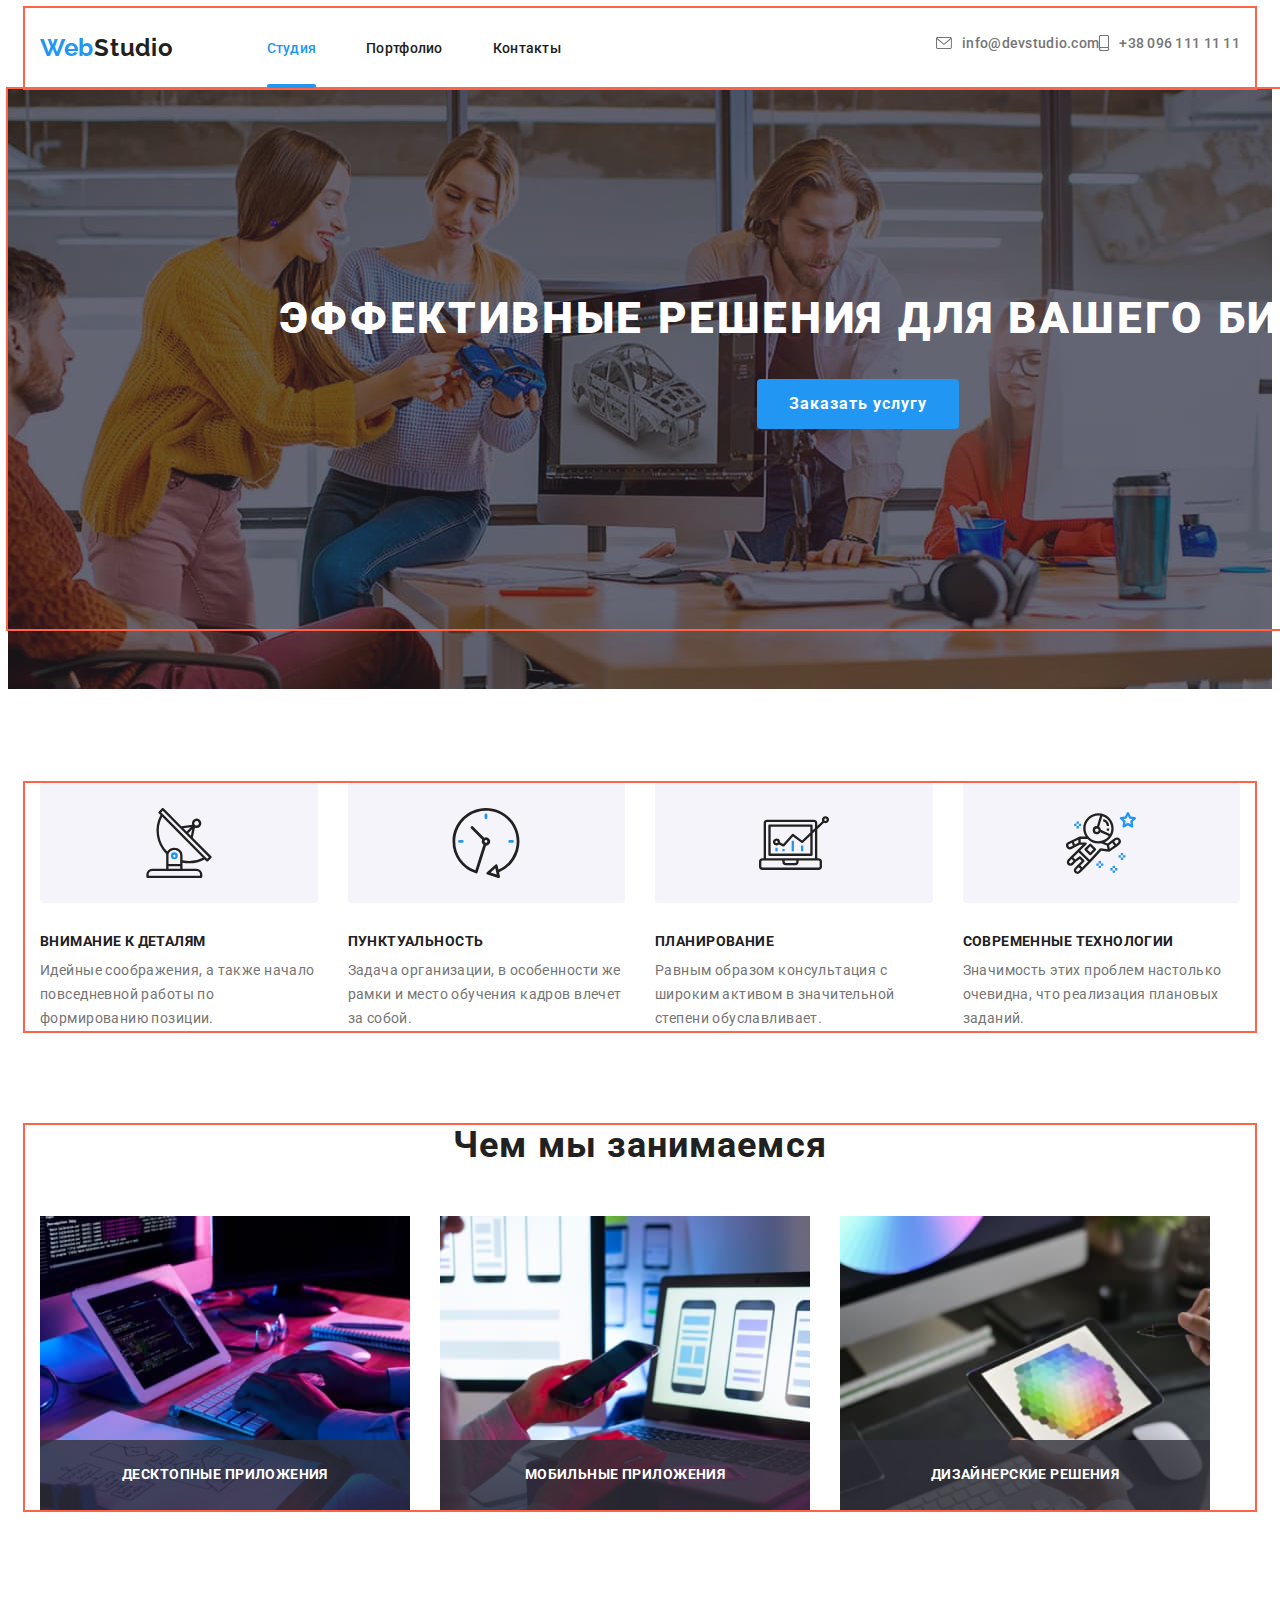
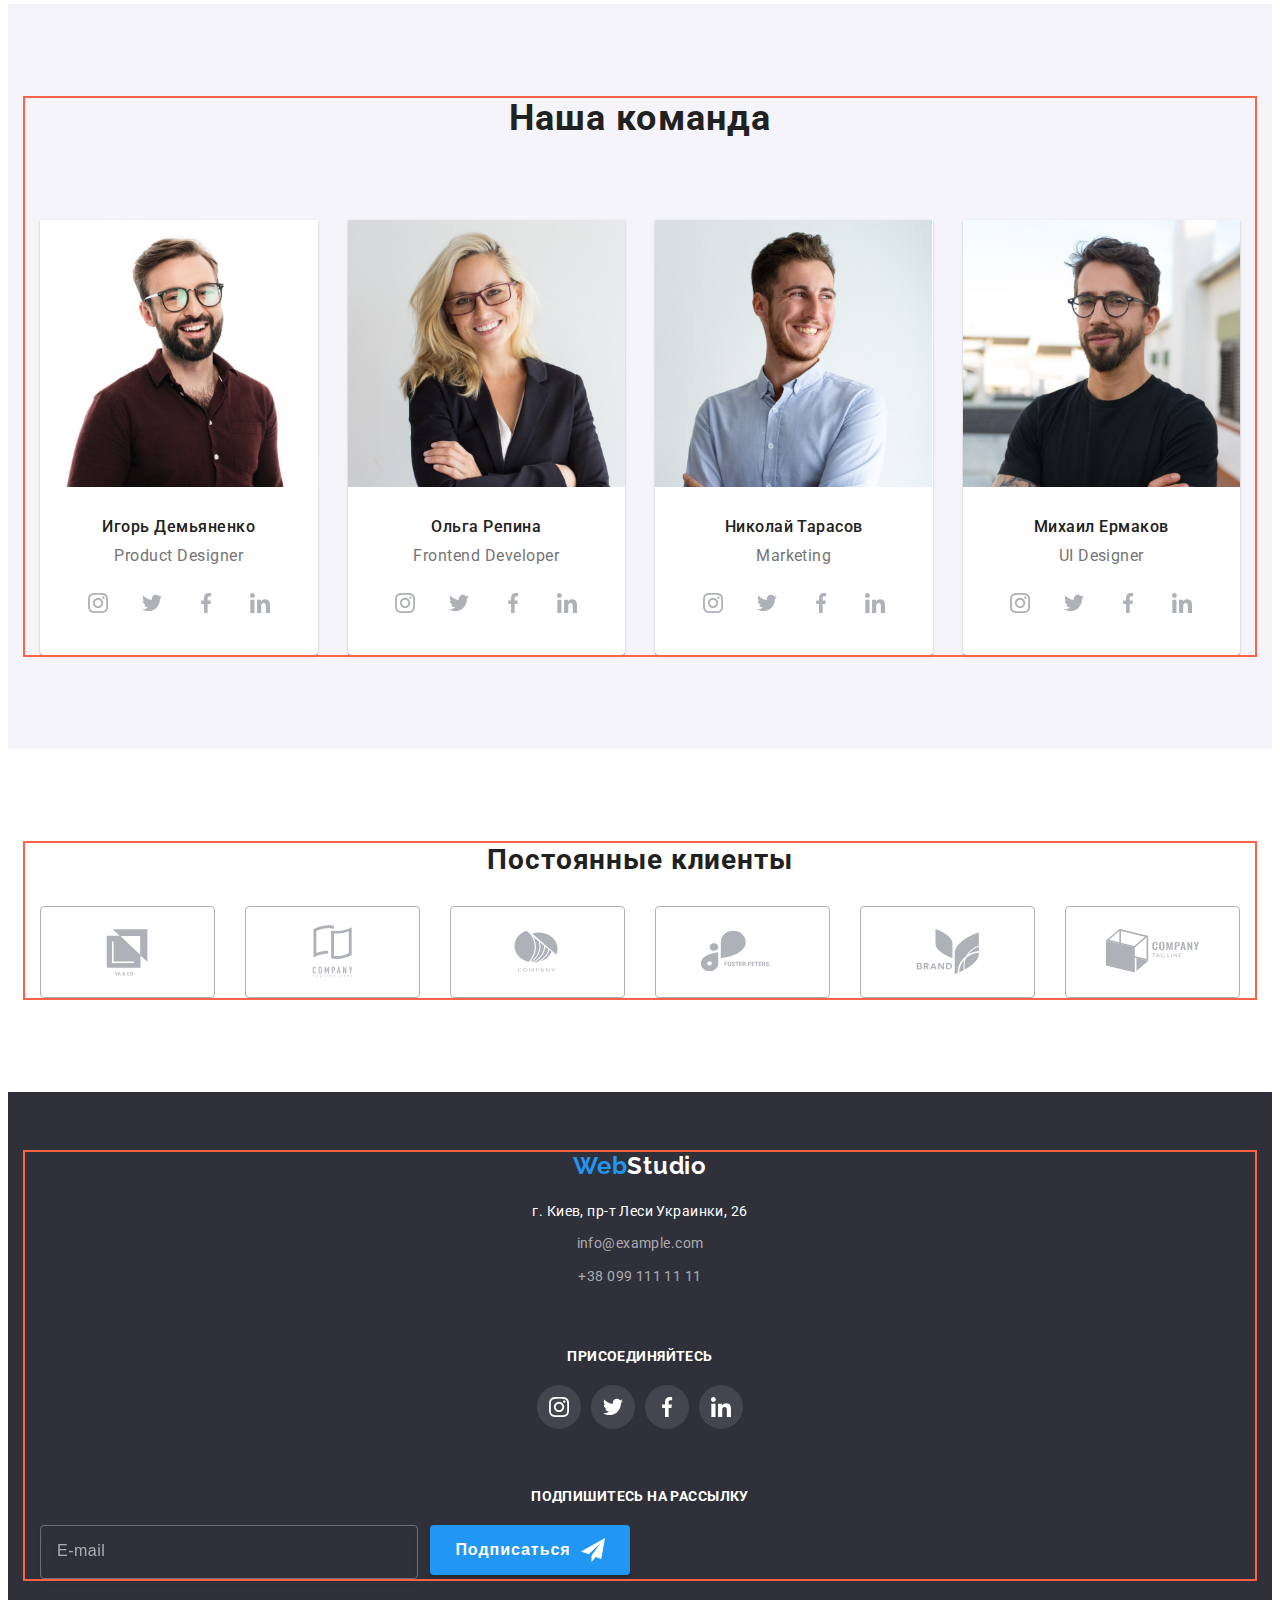
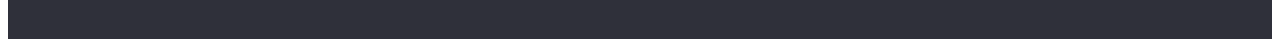
==== commit ad2e5abf: "header" ====
--- a/index.html
+++ b/index.html
@@ -38,6 +38,43 @@
                     +38 096 111 11 11</a>
                 </li>
             </ul>
+            <button type="button" class="menu-open-btn">
+                <svg class="menu-open-icon" width="40" height="40">
+                    <use href="./images/icon.svg#icon-menu"></use>
+                </svg>
+            </button>
+        </div>
+        <div class="mob-menu is-hidden">
+            <div class="container">
+                <div class="mob-menu-top">
+                    <button type="button" class="menu-close-btn">
+                        <svg class="menu-close-icon" width="40" height="40">
+                            <use href="./images/icon.svg#icon-close-mob-menu"></use>
+                        </svg>
+                    </button>
+                    <ul class="mob-menu__list list">
+                        <li class="mob-menu__item"><a class="link current" href="index.html">Студия</a></li>
+                        <li class="mob-menu__item"><a class="link" href="./portfolio.html">Портфолио</a></li>
+                        <li class="mob-menu__item"><a class="link" href="">Контакты</a></li>
+                    </ul>
+                </div>
+                <div class="mob-menu-bottom">
+                    <ul class="mob-connect__list list">
+                        <li class="mob-connect__item"><a class="link phone" href="tel:+380961111111">
+                                +38 096 111 11 11</a>
+                        </li>
+                        <li class="mob-connect__item"><a class="link mail" href="mailto:info@devstudio.com">
+                                info@devstudio.com</a>
+                        </li>
+                    </ul>
+                    <ul class="mob-soc-list list">
+                        <li class="mob-soc-list-item"> <a class="mob-soc-link link" href="">Instagram</a> </li>
+                        <li class="mob-soc-list-item"> <a class="mob-soc-link link" href="">Twitter</a> </li>
+                        <li class="mob-soc-list-item"> <a class="mob-soc-link link" href="">Facebook</a> </li>
+                        <li class="mob-soc-list-item"> <a class="mob-soc-link link" href="">LinkedIn</a> </li>
+                    </ul>
+                </div>
+            </div>
         </div>
     </header>
     <main>
@@ -320,7 +357,7 @@
             </div>
         </section>
     </main>
-    <!-- <footer class="footer">
+    <footer class="footer">
         <div class="container">
             <div class="address">
                 <a class="footer__logo" href="" lang="en"><span class="logo__color">Web</span>Studio</a>
@@ -369,7 +406,7 @@
                 </div>
             </form>
         </div>
-    </footer> -->
+    </footer>
     <div class="backdrop is-hidden" data-modal>
         <div class="modal">
             <p class="modal-title">Оставьте свои данные, мы вам перезвоним</p>
@@ -419,5 +456,6 @@
         </div>
     </div>
     <script src="./js/modal.js"></script>
+    <script src="./js/menu.js"></script>
 </body>
 </html>--- a/css/main.min.css
+++ b/css/main.min.css
@@ -1 +1 @@
-:root{--primary-text-color: #212121;--secondary-text-color: #757575;--primary-bg-color: #e5e5e5;--secondary-bg-color: #f5f4fa;--white-bg-color: #ffffff;--accent-color: #2196f3;--hero-bg-color: #2f303a;--primary-font-weight: 500;--primary-font-size: 14px;--transition-timing: cubic-bezier(0.4, 0, 0.2, 1)}h1,h2,h3{margin:0;padding:0}img{display:block;max-width:100%;height:auto}.visually-hidden{position:absolute;white-space:nowrap;width:1px;height:1px;overflow:hidden;border:0;padding:0;clip:rect(0 0 0 0);clip-path:inset(50%);margin:-1px}.body{color:var(--primary-text-color);font-family:"Roboto","sans-serif";background-color:var(--white-bg-color)}.list{list-style:none;padding:0;margin:0}.link{text-decoration:none;color:var(--secondary-text-color)}.section{padding:60px 0}@media screen and (min-width: 1200px){.section{padding:94px 0}}.container{width:100%;padding-right:15px;padding-left:15px;margin-top:0;margin-bottom:0;margin-right:auto;margin-left:auto;outline:tomato solid 2px}@media screen and (min-width: 480px){.container{width:480px}}@media screen and (min-width: 768px){.container{width:768px}}@media screen and (min-width: 1200px){.container{width:1200px}}.backdrop{position:fixed;top:0;left:0;width:100%;height:100%;background-color:rgba(0,0,0,.2);transition:opacity 250ms var(--transition-timing),visibility 250ms var(--transition-timing)}.backdrop.is-hidden .modal{transform:scale(0.4) translate(-100%, -100%)}.modal{position:absolute;top:50%;left:50%;transform:translate(-50%, -50%) scale(1);width:95vw;min-height:581px;background-color:var(--white-bg-color);box-shadow:0px 1px 3px rgba(0,0,0,.12),0px 1px 1px rgba(0,0,0,.14),0px 2px 1px rgba(0,0,0,.2);border-radius:4px;transition:transform 250ms var(--transition-timing);padding:40px}@media screen and (min-width: 480px){.modal{width:450px}}@media screen and (min-width: 1200px){.modal{width:528px}}.modal-close{position:absolute;top:8px;right:8px;width:30px;height:30px;display:flex;justify-content:center;align-items:center;background-color:#fff;border:1px solid rgba(0,0,0,.1);border-radius:50%;cursor:pointer;transition:fill 250ms var(--transition-timing)}.modal-close:hover{fill:var(--accent-color)}.is-hidden{opacity:0;pointer-events:none;visibility:hidden}.modal-title{font-weight:700;font-size:20px;line-height:1.15;text-align:center;letter-spacing:.03em;margin:0;margin-bottom:12px}.modal-input{width:100%;height:40px;border:1px solid rgba(33,33,33,.2);border-radius:4px;background-color:rgba(0,0,0,0);padding-left:42px;outline:none}.input-wrap{position:relative}.input-icon{position:absolute;top:50%;left:12px;transform:translateY(-50%)}.modal-input:focus+.input-icon{fill:var(--accent-color)}.modal-input{transition:border 250ms var(--transition-timing),fill 250ms var(--transition-timing)}.modal-input:focus{border:1px solid var(--accent-color)}.modal-label{display:block;font-weight:400;font-size:12px;line-height:1.16;letter-spacing:.01em;color:var(--secondary-text-color);margin-bottom:4px}.form-field{margin-top:10px}.modal-textarea{width:100%;height:120px;border:1px solid rgba(33,33,33,.2);border-radius:4px;background-color:rgba(0,0,0,0);padding:14px 16px;resize:none;outline:none}.modal-textarea::placeholder{font-weight:400;font-size:12px;line-height:1.16;letter-spacing:.01em;color:rgba(117,117,117,.5)}.modal-textarea:focus{border:1px solid var(--accent-color)}.modal-checkbox-text{font-weight:400;font-size:12px;line-height:1.16;letter-spacing:.03em;color:var(--secondary-text-color);margin-top:20px;display:flex;flex-wrap:wrap;align-items:center}.modal-checkbox-text::before{content:"";width:16px;height:15px;border:2px solid #303030;border-radius:2px;margin-right:8.4px;transition:background-color 250ms var(--transition-timing),border 250ms var(--transition-timing),background-image 250ms var(--transition-timing)}@media screen and (min-width: 1200px){.modal-checkbox-text{font-size:14px;line-height:1.7;margin-left:12px}}.modal-link{color:var(--accent-color)}.modal-checkbox:checked+.modal-checkbox-text::before{background-color:var(--accent-color);border:none;background-image:url(../images/check.svg);background-repeat:no-repeat;background-size:11px 8px;background-position:center}.modal-submit{width:200px;height:50px;font-weight:700;font-size:16px;line-height:30px;display:block;align-items:center;text-align:center;letter-spacing:.06em;color:var(--white-bg-color);background-color:#2196f3;box-shadow:0px 4px 4px rgba(0,0,0,.15);border-radius:4px;border:0;margin:auto;margin-top:30px;cursor:pointer}.header{border-bottom:1px solid #ececec}.header .container{display:flex;align-items:center}.navigation .link{color:var(--primary-text-color);display:block;padding-top:32px;padding-bottom:32px}.navigation__list{display:flex;margin-left:93px}.navigation__item{font-weight:var(--primary-font-weight);font-size:var(--primary-font-size);color:var(--primary-text-color);line-height:1.15;letter-spacing:.02em;position:relative}.navigation__item:not(:last-child){margin-right:50px}.connect__list{display:flex;margin-left:auto;font-weight:var(--primary-font-weight);font-size:var(--primary-font-size);line-height:1.15;color:var(--secondary-text-color);letter-spacing:.02em}.connect__item+.connect__item{margin-left:50px}.connect__item .link.phone,.connect__item .link.mail{display:flex;align-items:center}.connect__item .link{display:block;padding-top:32px;padding-bottom:32px}.connect__icon{fill:currentColor;margin-right:10px}.link.link--current{color:var(--accent-color);padding-bottom:0}.link.link--current::after{content:"";display:block;width:100%;height:4px;border-radius:2px;background-color:var(--accent-color);margin-top:28px}.link:hover,.link:focus{color:var(--accent-color)}.header__logo,.footer__logo{text-decoration:none;font-family:Raleway;font-weight:700;font-size:24px;color:var(--primary-text-color);line-height:1.4;letter-spacing:.03em}.navigation__item .link,.connect__item .link{transition:color 250ms var(--transition-timing)}.logo__color{color:var(--accent-color)}.connect__item{color:var(--secondary-text-color)}.hero{text-align:center}.hero .container{padding:118px 60px}@media screen and (min-width: 320px)and (max-width: 350px){.hero .container{padding:118px 50px}}@media screen and (min-width: 768px){.hero .container{padding:118px 204px}}@media screen and (min-width: 1200px){.hero .container{padding:200px 250px}}.overlay{background-color:var(--hero-bg-color);background-image:linear-gradient(rgba(47, 48, 58, 0.4), rgba(47, 48, 58, 0.4)),url(../images/hero-bg-mob.jpg);margin-left:auto;margin-right:auto;max-width:100%;height:auto;background-position:center;background-repeat:no-repeat;background-size:cover}@media(min-device-pixel-ratio: 2),(min-resolution: 192dpi),(min-resolution: 2dppx){.overlay{background-image:linear-gradient(rgba(47, 48, 58, 0.4), rgba(47, 48, 58, 0.4)),url(../images/hero-bg-mob-2x.jpg)}}@media screen and (min-width: 768px){.overlay{background-image:linear-gradient(rgba(47, 48, 58, 0.4), rgba(47, 48, 58, 0.4)),url(../images/hero-bg-tab.jpg)}}@media screen and (min-width: 768px)and (min-device-pixel-ratio: 2),screen and (min-width: 768px)and (min-resolution: 192dpi),screen and (min-width: 768px)and (min-resolution: 2dppx){.overlay{background-image:linear-gradient(rgba(47, 48, 58, 0.4), rgba(47, 48, 58, 0.4)),url(../images/hero-bg-tab-2x.jpg)}}@media screen and (min-width: 1200px){.overlay{max-width:1600px;height:600px;background-image:linear-gradient(rgba(47, 48, 58, 0.4), rgba(47, 48, 58, 0.4)),url(../images/hero-bg-dt.jpg)}}@media screen and (min-width: 1200px)and (min-device-pixel-ratio: 2),screen and (min-width: 1200px)and (min-resolution: 192dpi),screen and (min-width: 1200px)and (min-resolution: 2dppx){.overlay{background-image:linear-gradient(rgba(47, 48, 58, 0.4), rgba(47, 48, 58, 0.4)),url(../images/hero-bg-dt-2x.jpg)}}.hero__title{margin-top:0px;margin-bottom:0;font-weight:900;font-size:26px;line-height:1.6;color:var(--white-bg-color);text-transform:uppercase;letter-spacing:.06em;margin-bottom:30px}@media screen and (min-width: 1200px){.hero__title{font-size:44px;line-height:1.36}}.hero__btn{color:var(--white-bg-color);background-color:var(--accent-color);font-family:inherit;font-size:16px;font-weight:700;line-height:1.9;letter-spacing:.06em;cursor:pointer;min-width:200px;height:50px;padding:10px 32px;border-radius:4px;border:0px}.about-list{margin-bottom:-30px}@media screen and (min-width: 768px){.about-list{display:flex;flex-wrap:wrap;margin-left:-30px;margin-bottom:-30px}}@media screen and (min-width: 1200px){.about-list{margin-bottom:0}}.about-list__item{width:100%;margin-bottom:30px}@media screen and (min-width: 768px){.about-list__item{max-width:calc(50% - 30px);margin-left:30px}}@media screen and (min-width: 1200px){.about-list__item{max-width:calc(25% - 30px);margin-left:30px;margin-bottom:0}}.about-list__item::before{content:"";display:block;height:120px;background-color:var(--secondary-bg-color);border-radius:4px;margin-bottom:30px}.about-list__icon--antenna::before{background-image:url(../images/antenna.svg);background-repeat:no-repeat;background-position:center}.about-list__icon--clock::before{background-image:url(../images/clock.svg);background-repeat:no-repeat;background-position:center}.about-list__icon--diagram::before{background-image:url(../images/diagram.svg);background-repeat:no-repeat;background-position:center}.about-list__icon--astronaut::before{background-image:url(../images/astronaut.svg);background-repeat:no-repeat;background-position:center}.about-list__title{font-size:var(--primary-font-size);font-weight:700;line-height:1.15;letter-spacing:.03em;text-transform:uppercase;margin-top:0;margin-bottom:10px}.about-list__text{color:var(--secondary-text-color);font-size:var(--primary-font-size);line-height:1.7;letter-spacing:.03em;margin:0}.section.no-top-padding{padding-top:0}@media screen and (max-width: 1199px){.section.no-top-padding{display:none}}.work-list{display:flex}.work-title{font-size:36px;text-align:center;font-weight:700;line-height:1.15;letter-spacing:.03em;margin-top:0;margin-bottom:50px}.work-item{position:relative}.work-item .img{display:block}.work-item+.work-item{margin-left:30px}.work-subtitle{display:flex;position:absolute;bottom:0;left:0;height:70px;width:100%;align-items:center;justify-content:center;font-weight:700;font-size:14px;line-height:1.14;text-align:center;letter-spacing:.03em;text-transform:uppercase;color:var(--white-bg-color);background-color:rgba(47,48,58,.8)}.team{background-color:var(--secondary-bg-color)}@media screen and (min-width: 768px){.team-list{display:flex;flex-wrap:wrap;margin-left:-30px;margin-bottom:-30px}}@media screen and (min-width: 1200px){.team-list{flex-wrap:nowrap;margin-bottom:0}}.team-item{box-shadow:0px 1px 3px rgba(0,0,0,.12),0px 1px 1px rgba(0,0,0,.14),0px 2px 1px rgba(0,0,0,.2);border-radius:0px 0px 4px 4px;background-color:var(--white-bg-color);padding-bottom:30px;margin-top:30px}@media screen and (min-width: 768px){.team-item{width:calc(50% - 30px);margin-left:30px}}@media screen and (min-width: 1200px){.team-item{width:calc(50% - 30px);margin-left:30px}}.team-title{font-size:28px;text-align:center;font-weight:700;line-height:1.2;letter-spacing:.03em;margin-top:0}@media screen and (min-width: 1200px){.team-title{font-size:36px;line-height:1.16;margin-bottom:50px}}.team-subtitle{font-weight:var(--primary-font-weight);font-size:16px;text-align:center;line-height:1.2;letter-spacing:.03em;margin-top:30px;margin-bottom:10px}.team-text{font-size:16px;text-align:center;line-height:1.2;color:var(--secondary-text-color);letter-spacing:.03em;margin:0}.team-soc-list{display:flex;justify-content:center;margin-top:16px}.team-soc-link{width:44px;height:44px;background-color:var(--white-bg-color);border-radius:50%;display:flex;justify-content:center;align-items:center;fill:#afb1b8;transition:background-color 250ms var(--transition-timing),fill 250ms var(--transition-timing)}.team-soc-link:hover,.team-soc-link:focus{background-color:var(--accent-color);fill:var(--white-bg-color)}.team-soc-item+.team-soc-item{margin-left:10px}.clients-title{font-weight:700;font-size:28px;line-height:1.18;text-align:center;letter-spacing:.03em}.clients-list{display:flex;flex-wrap:wrap;margin-left:-30px}@media screen and (min-width: 1200px){.clients-list{flex-wrap:nowrap}}.clients-item{margin-left:30px;margin-top:30px;width:calc(50% - 30px)}@media screen and (min-width: 768px){.clients-item{width:calc(33.3333333333% - 30px)}}.clients-link{height:92px;display:flex;border:1px solid #afb1b8;box-sizing:border-box;border-radius:4px;justify-content:center;align-items:center;fill:#afb1b8;transition:fill 250ms var(--transition-timing),border 250ms var(--transition-timing)}.clients-link:hover,.clients-link:focus{border:1px solid #2196f3;fill:var(--accent-color)}.footer{background-color:var(--hero-bg-color);padding:60px 0}.footer .container{display:flex}.footer__logo{color:var(--white-bg-color);display:inline-block;margin-bottom:20px}.footer-address{color:var(--white-bg-color);font-style:normal;font-size:var(--primary-font-size);line-height:1.7;letter-spacing:.03em;margin-top:0;margin-bottom:9px}.footer-item .link{font-size:var(--primary-font-size);color:rgba(255,255,255,.6);line-height:1.7;font-style:normal;letter-spacing:.03em}.footer-item:first-child{margin-bottom:9px}.join{margin-left:70px;margin-top:12px}.join-title{font-weight:700;font-size:14px;line-height:1.14;letter-spacing:.03em;text-transform:uppercase;color:var(--white-bg-color);margin-bottom:20px}.join-list{display:flex;justify-content:center}.join-link{width:44px;height:44px;background-color:rgba(255,255,255,.1);border-radius:50%;display:flex;justify-content:center;align-items:center;fill:var(--white-bg-color);transition:background-color 250ms var(--transition-timing)}.join-link:hover,.join-link:focus{background-color:var(--accent-color)}.join-item+.join-item{margin-left:10px}.send-thumb{display:flex}.join{margin-left:auto}.join-email{width:358px;height:50px;border:1px solid rgba(255,255,255,.3);filter:drop-shadow(0px 4px 4px rgba(0, 0, 0, 0.15));border-radius:4px;background-color:rgba(0,0,0,0);padding-left:16px;color:var(--white-bg-color);outline:none}.join-email::placeholder{font-weight:400;font-size:16px;line-height:1.25;letter-spacing:.03em;color:rgba(255,255,255,.6)}.join-email-btn{width:200px;height:50px;background-color:var(--accent-color);box-shadow:0px 4px 4px rgba(0,0,0,.15);border:0;border-radius:4px;cursor:pointer;font-weight:700;font-size:16px;line-height:1.9;text-align:center;letter-spacing:.06em;color:var(--white-bg-color);display:flex;align-items:center;justify-content:center;margin-left:12px}.send-icon{margin-left:10px}.list.btn{display:flex;justify-content:left;margin-bottom:40px;flex-wrap:wrap}@media screen and (min-width: 768px){.list.btn{justify-content:center;flex-wrap:nowrap}}@media screen and (min-width: 1200px){.list.btn{justify-content:center;flex-wrap:nowrap}}.filter-btn{background-color:var(--secondary-bg-color);font-family:inherit;font-weight:var(--primary-font-weight);font-size:16px;line-height:1.6;letter-spacing:.03em;border:0px;border-radius:4px;cursor:pointer;padding:6px 22px;margin-bottom:15px;transition:box-shadow 250ms var(--transition-timing),background-color 250ms var(--transition-timing),color 250ms var(--transition-timing)}.filter-btn:hover,.filter-btn:focus{background-color:var(--accent-color);color:var(--white-bg-color);box-shadow:0px 3px 1px rgba(0,0,0,.1),0px 1px 2px rgba(0,0,0,.08),0px 2px 2px rgba(0,0,0,.12);outline:none}.btn-item:not(:last-child){margin-right:8px}.active-btn{background-color:var(--accent-color);color:var(--white-bg-color);box-shadow:0px 3px 1px rgba(0,0,0,.1),0px 1px 2px rgba(0,0,0,.08),0px 2px 2px rgba(0,0,0,.12)}.portfolio-item{max-width:100%;margin-bottom:30px;transition:box-shadow 250ms var(--transition-timing);cursor:pointer}.portfolio-item .img{display:block;max-width:100%}.portfolio-item:hover{box-shadow:0px 1px 1px rgba(0,0,0,.12),0px 4px 4px rgba(0,0,0,.06),1px 4px 6px rgba(0,0,0,.16)}@media screen and (min-width: 768px){.portfolio-item{margin-right:30px;width:calc(50% - 30px)}}@media screen and (min-width: 1200px){.portfolio-item{width:calc(33.3333333333% - 30px)}.portfolio-item:nth-child(3n){margin-right:0}.portfolio-item:nth-last-child(-n+3){margin-bottom:0}}.portfolio-item:hover .portfolio-thumb-text{transform:translate(0)}@media screen and (min-width: 768px){.portfolio-list{display:flex;flex-wrap:wrap;margin-right:-30px}}@media screen and (min-width: 1200px){.portfolio-list{display:flex;flex-wrap:wrap}}.portfolio-subtitle{font-weight:700;font-size:18px;line-height:2;letter-spacing:.06em;margin-top:0;margin-bottom:4px}.portfolio-text{font-size:16px;color:var(--secondary-text-color);line-height:1.9;letter-spacing:.03em;margin:0}.card{padding-top:20px;padding-bottom:20px;padding-right:24px;padding-left:24px;border:1px solid #eee;border-top:0;max-width:100%}.portfolio-thumb{position:relative;overflow:hidden}.portfolio-thumb-text{position:absolute;display:flex;align-items:center;top:0;left:0;transform:translateY(100%);width:100%;height:100%;margin:0;font-weight:400;font-size:18px;line-height:1.6;letter-spacing:.03em;color:var(--white-bg-color);background-color:rgba(33,150,243,.9);padding:0 24px;transition:transform 250ms var(--transition-timing)}@media screen and (min-width: 320px)and (max-width: 370px){.portfolio-thumb-text{font-size:15px}}/*# sourceMappingURL=main.min.css.map */+:root{--primary-text-color: #212121;--secondary-text-color: #757575;--primary-bg-color: #e5e5e5;--secondary-bg-color: #f5f4fa;--white-bg-color: #ffffff;--accent-color: #2196f3;--hero-bg-color: #2f303a;--primary-font-weight: 500;--primary-font-size: 14px;--transition-timing: cubic-bezier(0.4, 0, 0.2, 1)}h1,h2,h3{margin:0;padding:0}img{display:block;max-width:100%;height:auto}.visually-hidden{position:absolute;white-space:nowrap;width:1px;height:1px;overflow:hidden;border:0;padding:0;clip:rect(0 0 0 0);clip-path:inset(50%);margin:-1px}.body{color:var(--primary-text-color);font-family:"Roboto","sans-serif";background-color:var(--white-bg-color)}.list{list-style:none;padding:0;margin:0}.link{text-decoration:none;color:var(--secondary-text-color)}.section{padding:60px 0}@media screen and (min-width: 1200px){.section{padding:94px 0}}.container{width:100%;padding-right:15px;padding-left:15px;margin-top:0;margin-bottom:0;margin-right:auto;margin-left:auto;outline:tomato solid 2px}@media screen and (min-width: 480px){.container{width:480px}}@media screen and (min-width: 768px){.container{width:768px}}@media screen and (min-width: 1200px){.container{width:1200px}}.backdrop{position:fixed;top:0;left:0;width:100%;height:100%;background-color:rgba(0,0,0,.2);transition:opacity 250ms var(--transition-timing),visibility 250ms var(--transition-timing)}.backdrop.is-hidden .modal{transform:scale(0.4) translate(-100%, -100%)}.modal{position:absolute;top:50%;left:50%;transform:translate(-50%, -50%) scale(1);width:95vw;min-height:581px;background-color:var(--white-bg-color);box-shadow:0px 1px 3px rgba(0,0,0,.12),0px 1px 1px rgba(0,0,0,.14),0px 2px 1px rgba(0,0,0,.2);border-radius:4px;transition:transform 250ms var(--transition-timing);padding:40px}@media screen and (min-width: 480px){.modal{width:450px}}@media screen and (min-width: 1200px){.modal{width:528px}}.modal-close{position:absolute;top:8px;right:8px;width:30px;height:30px;display:flex;justify-content:center;align-items:center;background-color:#fff;border:1px solid rgba(0,0,0,.1);border-radius:50%;cursor:pointer;transition:fill 250ms var(--transition-timing)}.modal-close:hover{fill:var(--accent-color)}.is-hidden{opacity:0;pointer-events:none;visibility:hidden}.modal-title{font-weight:700;font-size:20px;line-height:1.15;text-align:center;letter-spacing:.03em;margin:0;margin-bottom:12px}.modal-input{width:100%;height:40px;border:1px solid rgba(33,33,33,.2);border-radius:4px;background-color:rgba(0,0,0,0);padding-left:42px;outline:none}.input-wrap{position:relative}.input-icon{position:absolute;top:50%;left:12px;transform:translateY(-50%)}.modal-input:focus+.input-icon{fill:var(--accent-color)}.modal-input{transition:border 250ms var(--transition-timing),fill 250ms var(--transition-timing)}.modal-input:focus{border:1px solid var(--accent-color)}.modal-label{display:block;font-weight:400;font-size:12px;line-height:1.16;letter-spacing:.01em;color:var(--secondary-text-color);margin-bottom:4px}.form-field{margin-top:10px}.modal-textarea{width:100%;height:120px;border:1px solid rgba(33,33,33,.2);border-radius:4px;background-color:rgba(0,0,0,0);padding:14px 16px;resize:none;outline:none}.modal-textarea::placeholder{font-weight:400;font-size:12px;line-height:1.16;letter-spacing:.01em;color:rgba(117,117,117,.5)}.modal-textarea:focus{border:1px solid var(--accent-color)}.modal-checkbox-text{font-weight:400;font-size:12px;line-height:1.16;letter-spacing:.03em;color:var(--secondary-text-color);margin-top:20px;display:flex;flex-wrap:wrap;align-items:center}.modal-checkbox-text::before{content:"";width:16px;height:15px;border:2px solid #303030;border-radius:2px;margin-right:8.4px;transition:background-color 250ms var(--transition-timing),border 250ms var(--transition-timing),background-image 250ms var(--transition-timing)}@media screen and (min-width: 1200px){.modal-checkbox-text{font-size:14px;line-height:1.7;margin-left:12px}}.modal-link{color:var(--accent-color)}.modal-checkbox:checked+.modal-checkbox-text::before{background-color:var(--accent-color);border:none;background-image:url(../images/check.svg);background-repeat:no-repeat;background-size:11px 8px;background-position:center}.modal-submit{width:200px;height:50px;font-weight:700;font-size:16px;line-height:30px;display:block;align-items:center;text-align:center;letter-spacing:.06em;color:var(--white-bg-color);background-color:#2196f3;box-shadow:0px 4px 4px rgba(0,0,0,.15);border-radius:4px;border:0;margin:auto;margin-top:30px;cursor:pointer}.header{border-bottom:1px solid #ececec}.header>.container{display:flex;align-items:center;padding-top:10px;padding-bottom:10px}@media screen and (min-width: 768px){.header>.container{padding-top:0;padding-bottom:0}}.menu-open-icon,.menu-close-icon{transition:fill 250ms var(--transition-timing)}.menu-open-icon:hover,.menu-close-icon:hover{fill:var(--accent-color)}.menu-open-btn,.menu-close-btn{background-color:rgba(0,0,0,0);border:none;display:block;margin-left:auto;cursor:pointer}@media screen and (min-width: 768px){.menu-open-btn{display:none;width:0;margin-left:0}}.menu-close-btn{padding:0}.mob-menu{position:fixed;z-index:5;top:0;background-color:var(--white-bg-color);height:100vh;width:100vw}.mob-menu .container{padding-top:10px;padding-bottom:48px;padding-left:40px;display:flex;flex-direction:column;height:100%;justify-content:space-between}.mob-menu__item{font-weight:500;font-size:40px;line-height:1.17;letter-spacing:.02em}.mob-menu__item:not(:last-child){margin-bottom:32px}.mob-menu__item .link{color:var(--primary-text-color)}.mob-menu__item .current{color:var(--accent-color)}.mob-connect__item .phone{font-weight:500;font-size:34px;line-height:1.17;letter-spacing:.02em;color:var(--accent-color)}.mob-connect__item .mail{font-weight:500;font-size:24px;line-height:1.17;letter-spacing:.02em;color:var(--secondary-text-color)}.mob-connect__item:not(:last-child){margin-bottom:32px}.mob-soc-list{display:flex;margin-top:64px}.mob-soc-list-item:not(:first-child){padding-left:10px;border-left:1px solid rgba(33,33,33,.2)}.mob-soc-list-item:not(:last-child){padding-right:10px}.mob-soc-list-item .mob-soc-link{font-weight:500;font-size:18px;line-height:1.22;letter-spacing:.02em;color:var(--accent-color)}.navigation .link{color:var(--primary-text-color);display:block;padding-top:32px;padding-bottom:32px}.navigation__list{display:none}@media screen and (min-width: 768px){.navigation__list{display:flex;margin-left:88px}}@media screen and (min-width: 1200px){.navigation__list{margin-left:93px}}.navigation__item{font-weight:var(--primary-font-weight);font-size:var(--primary-font-size);color:var(--primary-text-color);line-height:1.15;letter-spacing:.02em;position:relative}.navigation__item:not(:last-child){margin-right:50px}.connect__list{display:none}@media screen and (min-width: 768px){.connect__list{display:flex;flex-wrap:wrap;margin-left:auto}.connect__list .link{display:block}}.connect__item{font-weight:var(--primary-font-weight);font-size:var(--primary-font-size);line-height:1.15;color:var(--secondary-text-color);letter-spacing:.02em}.connect__item:not(:last-child){margin-bottom:10px}.connect__item .link.phone,.connect__item .link.mail{display:flex;align-items:center}.connect__item .link{display:block}.connect__icon{fill:currentColor;margin-right:10px}.link.link--current{color:var(--accent-color);padding-bottom:0}.link.link--current::after{content:"";display:block;width:100%;height:4px;border-radius:2px;background-color:var(--accent-color);margin-top:28px}.link:hover,.link:focus{color:var(--accent-color)}.header__logo,.footer__logo{text-decoration:none;font-family:Raleway;font-weight:700;font-size:24px;color:var(--primary-text-color);line-height:1.4;letter-spacing:.03em}.navigation__item .link,.connect__item .link{transition:color 250ms var(--transition-timing)}.logo__color{color:var(--accent-color)}.connect__item{color:var(--secondary-text-color)}.hero{text-align:center}.hero .container{padding:118px 60px}@media screen and (min-width: 320px)and (max-width: 350px){.hero .container{padding:118px 50px}}@media screen and (min-width: 768px){.hero .container{padding:118px 204px}}@media screen and (min-width: 1200px){.hero .container{padding:200px 250px}}.overlay{background-color:var(--hero-bg-color);background-image:linear-gradient(rgba(47, 48, 58, 0.4), rgba(47, 48, 58, 0.4)),url(../images/hero-bg-mob.jpg);margin-left:auto;margin-right:auto;max-width:100%;height:auto;background-position:center;background-repeat:no-repeat;background-size:cover}@media(min-device-pixel-ratio: 2),(min-resolution: 192dpi),(min-resolution: 2dppx){.overlay{background-image:linear-gradient(rgba(47, 48, 58, 0.4), rgba(47, 48, 58, 0.4)),url(../images/hero-bg-mob-2x.jpg)}}@media screen and (min-width: 768px){.overlay{background-image:linear-gradient(rgba(47, 48, 58, 0.4), rgba(47, 48, 58, 0.4)),url(../images/hero-bg-tab.jpg)}}@media screen and (min-width: 768px)and (min-device-pixel-ratio: 2),screen and (min-width: 768px)and (min-resolution: 192dpi),screen and (min-width: 768px)and (min-resolution: 2dppx){.overlay{background-image:linear-gradient(rgba(47, 48, 58, 0.4), rgba(47, 48, 58, 0.4)),url(../images/hero-bg-tab-2x.jpg)}}@media screen and (min-width: 1200px){.overlay{max-width:1600px;height:600px;background-image:linear-gradient(rgba(47, 48, 58, 0.4), rgba(47, 48, 58, 0.4)),url(../images/hero-bg-dt.jpg)}}@media screen and (min-width: 1200px)and (min-device-pixel-ratio: 2),screen and (min-width: 1200px)and (min-resolution: 192dpi),screen and (min-width: 1200px)and (min-resolution: 2dppx){.overlay{background-image:linear-gradient(rgba(47, 48, 58, 0.4), rgba(47, 48, 58, 0.4)),url(../images/hero-bg-dt-2x.jpg)}}.hero__title{margin-top:0px;margin-bottom:0;font-weight:900;font-size:26px;line-height:1.6;color:var(--white-bg-color);text-transform:uppercase;letter-spacing:.06em;margin-bottom:30px}@media screen and (min-width: 1200px){.hero__title{font-size:44px;line-height:1.36}}.hero__btn{color:var(--white-bg-color);background-color:var(--accent-color);font-family:inherit;font-size:16px;font-weight:700;line-height:1.9;letter-spacing:.06em;cursor:pointer;min-width:200px;height:50px;padding:10px 32px;border-radius:4px;border:0px}.about-list{margin-bottom:-30px}@media screen and (min-width: 768px){.about-list{display:flex;flex-wrap:wrap;margin-left:-30px;margin-bottom:-30px}}@media screen and (min-width: 1200px){.about-list{margin-bottom:0}}.about-list__item{width:100%;margin-bottom:30px}@media screen and (min-width: 768px){.about-list__item{max-width:calc(50% - 30px);margin-left:30px}}@media screen and (min-width: 1200px){.about-list__item{max-width:calc(25% - 30px);margin-left:30px;margin-bottom:0}}.about-list__item::before{content:"";display:block;height:120px;background-color:var(--secondary-bg-color);border-radius:4px;margin-bottom:30px}.about-list__icon--antenna::before{background-image:url(../images/antenna.svg);background-repeat:no-repeat;background-position:center}.about-list__icon--clock::before{background-image:url(../images/clock.svg);background-repeat:no-repeat;background-position:center}.about-list__icon--diagram::before{background-image:url(../images/diagram.svg);background-repeat:no-repeat;background-position:center}.about-list__icon--astronaut::before{background-image:url(../images/astronaut.svg);background-repeat:no-repeat;background-position:center}.about-list__title{font-size:var(--primary-font-size);font-weight:700;line-height:1.15;letter-spacing:.03em;text-transform:uppercase;margin-top:0;margin-bottom:10px}.about-list__text{color:var(--secondary-text-color);font-size:var(--primary-font-size);line-height:1.7;letter-spacing:.03em;margin:0}.section.no-top-padding{padding-top:0}@media screen and (max-width: 1199px){.section.no-top-padding{display:none}}.work-list{display:flex}.work-title{font-size:36px;text-align:center;font-weight:700;line-height:1.15;letter-spacing:.03em;margin-top:0;margin-bottom:50px}.work-item{position:relative}.work-item .img{display:block}.work-item+.work-item{margin-left:30px}.work-subtitle{display:flex;position:absolute;bottom:0;left:0;height:70px;width:100%;align-items:center;justify-content:center;font-weight:700;font-size:14px;line-height:1.14;text-align:center;letter-spacing:.03em;text-transform:uppercase;color:var(--white-bg-color);background-color:rgba(47,48,58,.8)}.team{background-color:var(--secondary-bg-color)}@media screen and (min-width: 768px){.team-list{display:flex;flex-wrap:wrap;margin-left:-30px;margin-bottom:-30px}}@media screen and (min-width: 1200px){.team-list{flex-wrap:nowrap;margin-bottom:0}}.team-item{box-shadow:0px 1px 3px rgba(0,0,0,.12),0px 1px 1px rgba(0,0,0,.14),0px 2px 1px rgba(0,0,0,.2);border-radius:0px 0px 4px 4px;background-color:var(--white-bg-color);padding-bottom:30px;margin-top:30px}@media screen and (min-width: 768px){.team-item{width:calc(50% - 30px);margin-left:30px}}@media screen and (min-width: 1200px){.team-item{width:calc(50% - 30px);margin-left:30px}}.team-title{font-size:28px;text-align:center;font-weight:700;line-height:1.2;letter-spacing:.03em;margin-top:0}@media screen and (min-width: 1200px){.team-title{font-size:36px;line-height:1.16;margin-bottom:50px}}.team-subtitle{font-weight:var(--primary-font-weight);font-size:16px;text-align:center;line-height:1.2;letter-spacing:.03em;margin-top:30px;margin-bottom:10px}.team-text{font-size:16px;text-align:center;line-height:1.2;color:var(--secondary-text-color);letter-spacing:.03em;margin:0}.team-soc-list{display:flex;justify-content:center;margin-top:16px}.team-soc-link{width:44px;height:44px;background-color:var(--white-bg-color);border-radius:50%;display:flex;justify-content:center;align-items:center;fill:#afb1b8;transition:background-color 250ms var(--transition-timing),fill 250ms var(--transition-timing)}.team-soc-link:hover,.team-soc-link:focus{background-color:var(--accent-color);fill:var(--white-bg-color)}.team-soc-item+.team-soc-item{margin-left:10px}.clients-title{font-weight:700;font-size:28px;line-height:1.18;text-align:center;letter-spacing:.03em}.clients-list{display:flex;flex-wrap:wrap;margin-left:-30px}@media screen and (min-width: 1200px){.clients-list{flex-wrap:nowrap}}.clients-item{margin-left:30px;margin-top:30px;width:calc(50% - 30px)}@media screen and (min-width: 768px){.clients-item{width:calc(33.3333333333% - 30px)}}.clients-link{height:92px;display:flex;border:1px solid #afb1b8;box-sizing:border-box;border-radius:4px;justify-content:center;align-items:center;fill:#afb1b8;transition:fill 250ms var(--transition-timing),border 250ms var(--transition-timing)}.clients-link:hover,.clients-link:focus{border:1px solid #2196f3;fill:var(--accent-color)}.footer{background-color:var(--hero-bg-color);padding:60px 0}.footer .container{display:flex;flex-direction:column}.address{text-align:center}.footer__logo{color:var(--white-bg-color);display:inline-block;margin-bottom:20px;font-size:24px;line-height:1.17}.footer-address{color:var(--white-bg-color);font-style:normal;font-size:var(--primary-font-size);line-height:1.7;letter-spacing:.03em;margin-top:0;margin-bottom:8px}.footer-item .link{font-size:var(--primary-font-size);color:rgba(255,255,255,.6);line-height:1.7;font-style:normal;letter-spacing:.03em}.footer-item:first-child{margin-bottom:9px}.join{text-align:center;margin-top:60px}.join-title{font-weight:700;font-size:14px;line-height:1.14;letter-spacing:.03em;text-transform:uppercase;color:var(--white-bg-color);margin-bottom:20px}.join-list{display:flex;justify-content:center}.join-link{width:44px;height:44px;background-color:rgba(255,255,255,.1);border-radius:50%;display:flex;justify-content:center;align-items:center;fill:var(--white-bg-color);transition:background-color 250ms var(--transition-timing)}.join-link:hover,.join-link:focus{background-color:var(--accent-color)}.join-item+.join-item{margin-left:10px}.send-thumb{display:flex}.join-email{width:358px;height:50px;border:1px solid rgba(255,255,255,.3);filter:drop-shadow(0px 4px 4px rgba(0, 0, 0, 0.15));border-radius:4px;background-color:rgba(0,0,0,0);padding-left:16px;color:var(--white-bg-color);outline:none}.join-email::placeholder{font-weight:400;font-size:16px;line-height:1.25;letter-spacing:.03em;color:rgba(255,255,255,.6)}.join-email-btn{width:200px;height:50px;background-color:var(--accent-color);box-shadow:0px 4px 4px rgba(0,0,0,.15);border:0;border-radius:4px;cursor:pointer;font-weight:700;font-size:16px;line-height:1.9;text-align:center;letter-spacing:.06em;color:var(--white-bg-color);display:flex;align-items:center;justify-content:center;margin-left:12px}.send-icon{margin-left:10px}.list.btn{display:flex;justify-content:left;margin-bottom:40px;flex-wrap:wrap}@media screen and (min-width: 768px){.list.btn{justify-content:center;flex-wrap:nowrap}}@media screen and (min-width: 1200px){.list.btn{justify-content:center;flex-wrap:nowrap}}.filter-btn{background-color:var(--secondary-bg-color);font-family:inherit;font-weight:var(--primary-font-weight);font-size:16px;line-height:1.6;letter-spacing:.03em;border:0px;border-radius:4px;cursor:pointer;padding:6px 22px;margin-bottom:15px;transition:box-shadow 250ms var(--transition-timing),background-color 250ms var(--transition-timing),color 250ms var(--transition-timing)}.filter-btn:hover,.filter-btn:focus{background-color:var(--accent-color);color:var(--white-bg-color);box-shadow:0px 3px 1px rgba(0,0,0,.1),0px 1px 2px rgba(0,0,0,.08),0px 2px 2px rgba(0,0,0,.12);outline:none}.btn-item:not(:last-child){margin-right:8px}.active-btn{background-color:var(--accent-color);color:var(--white-bg-color);box-shadow:0px 3px 1px rgba(0,0,0,.1),0px 1px 2px rgba(0,0,0,.08),0px 2px 2px rgba(0,0,0,.12)}.portfolio-item{max-width:100%;margin-bottom:30px;transition:box-shadow 250ms var(--transition-timing);cursor:pointer}.portfolio-item .img{display:block;max-width:100%}.portfolio-item:hover{box-shadow:0px 1px 1px rgba(0,0,0,.12),0px 4px 4px rgba(0,0,0,.06),1px 4px 6px rgba(0,0,0,.16)}@media screen and (min-width: 768px){.portfolio-item{margin-right:30px;width:calc(50% - 30px)}}@media screen and (min-width: 1200px){.portfolio-item{width:calc(33.3333333333% - 30px)}.portfolio-item:nth-child(3n){margin-right:0}.portfolio-item:nth-last-child(-n+3){margin-bottom:0}}.portfolio-item:hover .portfolio-thumb-text{transform:translate(0)}@media screen and (min-width: 768px){.portfolio-list{display:flex;flex-wrap:wrap;margin-right:-30px}}@media screen and (min-width: 1200px){.portfolio-list{display:flex;flex-wrap:wrap}}.portfolio-subtitle{font-weight:700;font-size:18px;line-height:2;letter-spacing:.06em;margin-top:0;margin-bottom:4px}.portfolio-text{font-size:16px;color:var(--secondary-text-color);line-height:1.9;letter-spacing:.03em;margin:0}.card{padding-top:20px;padding-bottom:20px;padding-right:24px;padding-left:24px;border:1px solid #eee;border-top:0;max-width:100%}.portfolio-thumb{position:relative;overflow:hidden}.portfolio-thumb-text{position:absolute;display:flex;align-items:center;top:0;left:0;transform:translateY(100%);width:100%;height:100%;margin:0;font-weight:400;font-size:18px;line-height:1.6;letter-spacing:.03em;color:var(--white-bg-color);background-color:rgba(33,150,243,.9);padding:0 24px;transition:transform 250ms var(--transition-timing)}@media screen and (min-width: 320px)and (max-width: 370px){.portfolio-thumb-text{font-size:15px}}/*# sourceMappingURL=main.min.css.map */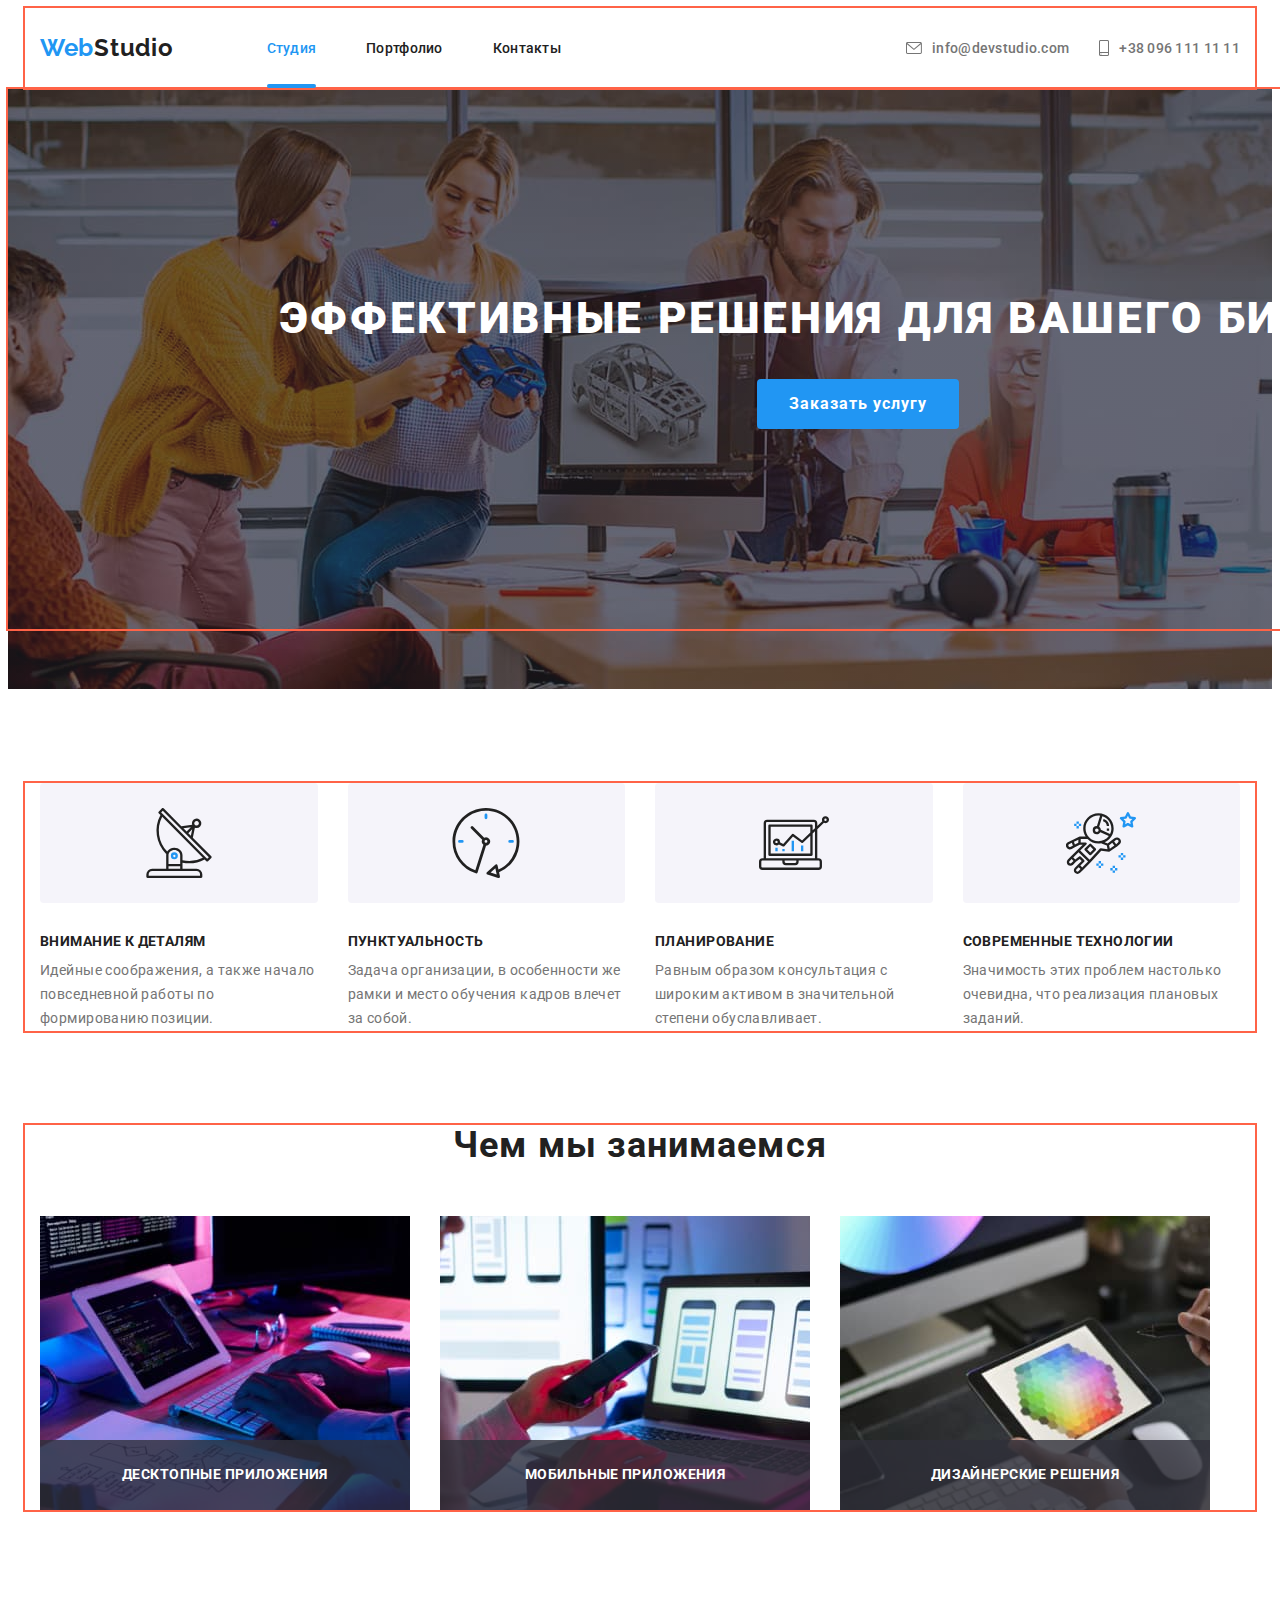
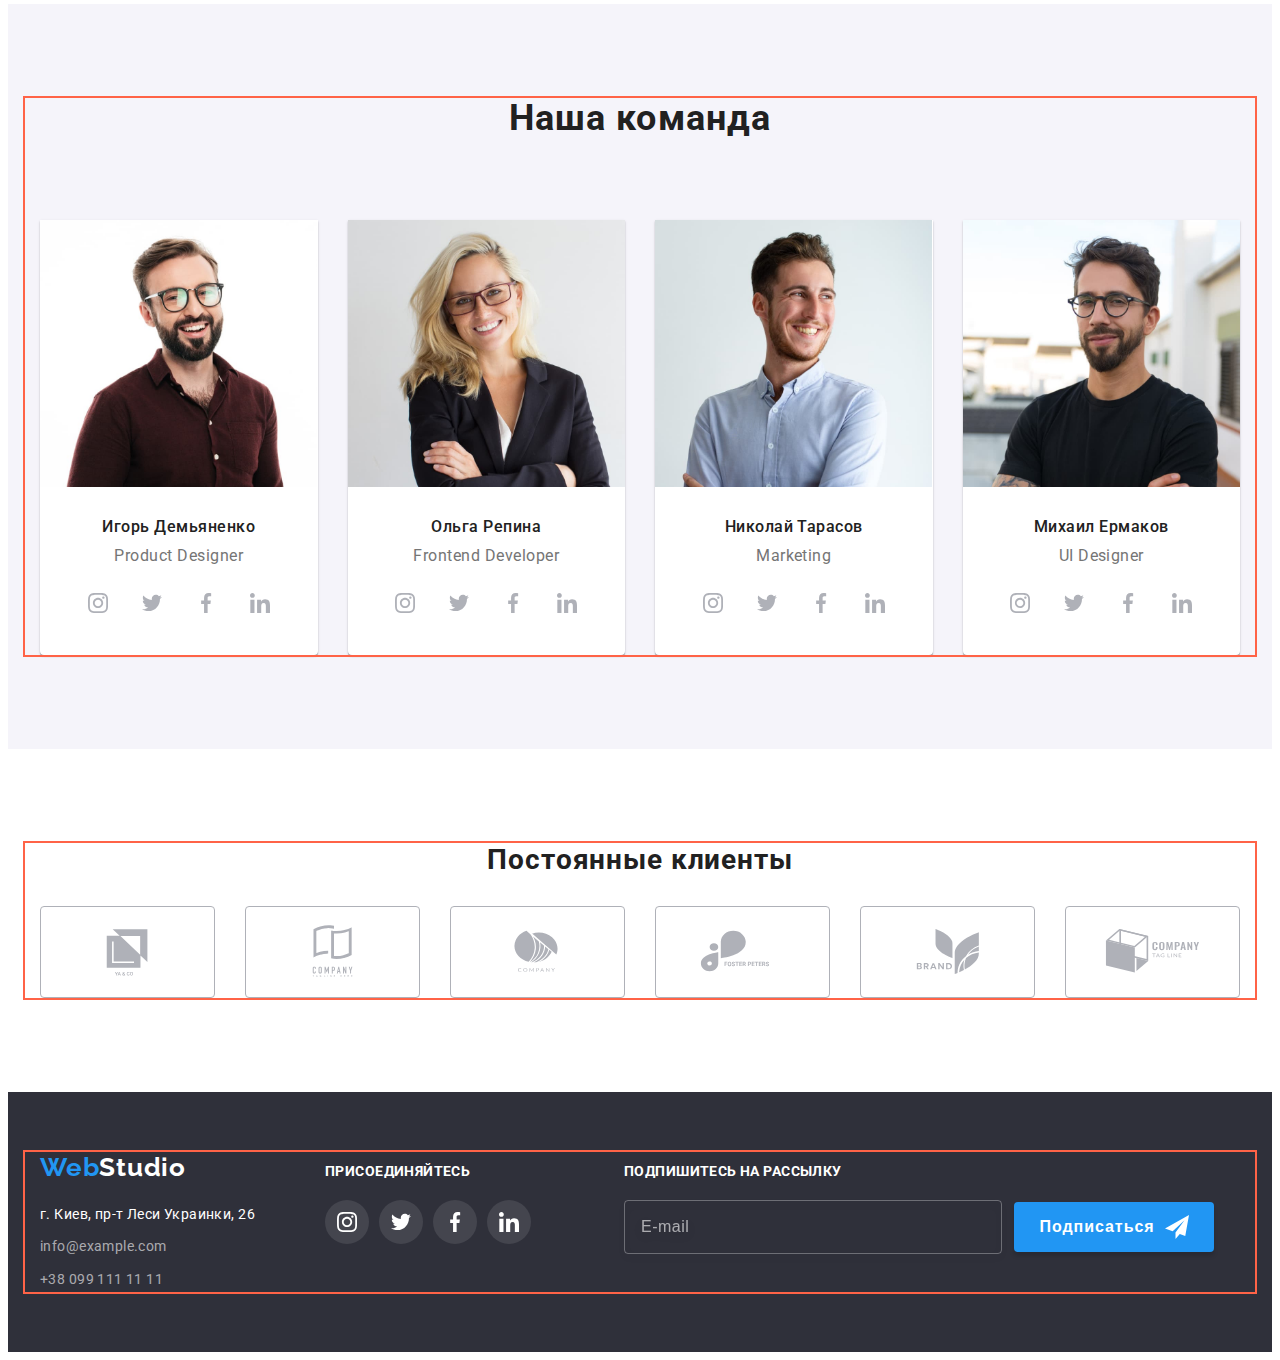
==== commit a686890d: "hw8 final" ====
--- a/index.html
+++ b/index.html
@@ -359,42 +359,44 @@
     </main>
     <footer class="footer">
         <div class="container">
-            <div class="address">
-                <a class="footer__logo" href="" lang="en"><span class="logo__color">Web</span>Studio</a>
-                <address class="address">
-                    <p class="footer-address">г. Киев, пр-т Леси Украинки, 26</p>
-                    <ul class="footer-list list">
-                        <li class="footer-item"><a class="link" href="mailto:info@example.com">info@example.com</a></li>
-                        <li class="footer-item"><a class="link" href="tel:+380991111111">+38 099 111 11 11</a></li>
+            <div class="address-tab">
+                <div class="address">
+                    <a class="footer__logo" href="" lang="en"><span class="logo__color">Web</span>Studio</a>
+                    <address class="address">
+                        <p class="footer-address">г. Киев, пр-т Леси Украинки, 26</p>
+                        <ul class="footer-list list">
+                            <li class="footer-item"><a class="link" href="mailto:info@example.com">info@example.com</a></li>
+                            <li class="footer-item"><a class="link" href="tel:+380991111111">+38 099 111 11 11</a></li>
+                        </ul>
+                    </address>
+                </div>
+                <div class="join">
+                    <h3 class="join-title">присоединяйтесь</h3>
+                    <ul class="join-list list">
+                        <li class="join-item"><a href="" class="join-link link">
+                                <svg class="join-icon" width="20" height="20">
+                                    <use href="./images/icon.svg#icon-instagram"></use>
+                                </svg>
+                            </a></li>
+                        <li class="join-item"><a href="" class="join-link link">
+                                <svg class="join-icon" width="20" height="20">
+                                    <use href="./images/icon.svg#icon-twitter"></use>
+                                </svg>
+                            </a></li>
+                        <li class="join-item"><a href="" class="join-link link">
+                                <svg class="join-icon" width="20" height="20">
+                                    <use href="./images/icon.svg#icon-facebook"></use>
+                                </svg>
+                            </a></li>
+                        <li class="join-item"><a href="" class="join-link link">
+                                <svg class="join-icon" width="20" height="20">
+                                    <use href="./images/icon.svg#icon-linkedin"></use>
+                                </svg>
+                            </a></li>
                     </ul>
-                </address>
-            </div>
-            <div class="join">
-                <h3 class="join-title">присоединяйтесь</h3>
-                <ul class="join-list list">
-                    <li class="join-item"><a href="" class="join-link link">
-                            <svg class="join-icon" width="20" height="20">
-                                <use href="./images/icon.svg#icon-instagram"></use>
-                            </svg>
-                        </a></li>
-                    <li class="join-item"><a href="" class="join-link link">
-                            <svg class="join-icon" width="20" height="20">
-                                <use href="./images/icon.svg#icon-twitter"></use>
-                            </svg>
-                        </a></li>
-                    <li class="join-item"><a href="" class="join-link link">
-                            <svg class="join-icon" width="20" height="20">
-                                <use href="./images/icon.svg#icon-facebook"></use>
-                            </svg>
-                        </a></li>
-                    <li class="join-item"><a href="" class="join-link link">
-                            <svg class="join-icon" width="20" height="20">
-                                <use href="./images/icon.svg#icon-linkedin"></use>
-                            </svg>
-                        </a></li>
-                </ul>
-            </div>
-            <form action="#" class="join">
+                </div>
+            </div>
+            <form action="#" class="join-form">
                 <h3 class="join-title">Подпишитесь на рассылку</h3>
                 <div class="send-thumb">
                     <input type="email" class="join-email" name="E-mail" placeholder="E-mail">
--- a/css/main.min.css
+++ b/css/main.min.css
@@ -1 +1 @@
-:root{--primary-text-color: #212121;--secondary-text-color: #757575;--primary-bg-color: #e5e5e5;--secondary-bg-color: #f5f4fa;--white-bg-color: #ffffff;--accent-color: #2196f3;--hero-bg-color: #2f303a;--primary-font-weight: 500;--primary-font-size: 14px;--transition-timing: cubic-bezier(0.4, 0, 0.2, 1)}h1,h2,h3{margin:0;padding:0}img{display:block;max-width:100%;height:auto}.visually-hidden{position:absolute;white-space:nowrap;width:1px;height:1px;overflow:hidden;border:0;padding:0;clip:rect(0 0 0 0);clip-path:inset(50%);margin:-1px}.body{color:var(--primary-text-color);font-family:"Roboto","sans-serif";background-color:var(--white-bg-color)}.list{list-style:none;padding:0;margin:0}.link{text-decoration:none;color:var(--secondary-text-color)}.section{padding:60px 0}@media screen and (min-width: 1200px){.section{padding:94px 0}}.container{width:100%;padding-right:15px;padding-left:15px;margin-top:0;margin-bottom:0;margin-right:auto;margin-left:auto;outline:tomato solid 2px}@media screen and (min-width: 480px){.container{width:480px}}@media screen and (min-width: 768px){.container{width:768px}}@media screen and (min-width: 1200px){.container{width:1200px}}.backdrop{position:fixed;top:0;left:0;width:100%;height:100%;background-color:rgba(0,0,0,.2);transition:opacity 250ms var(--transition-timing),visibility 250ms var(--transition-timing)}.backdrop.is-hidden .modal{transform:scale(0.4) translate(-100%, -100%)}.modal{position:absolute;top:50%;left:50%;transform:translate(-50%, -50%) scale(1);width:95vw;min-height:581px;background-color:var(--white-bg-color);box-shadow:0px 1px 3px rgba(0,0,0,.12),0px 1px 1px rgba(0,0,0,.14),0px 2px 1px rgba(0,0,0,.2);border-radius:4px;transition:transform 250ms var(--transition-timing);padding:40px}@media screen and (min-width: 480px){.modal{width:450px}}@media screen and (min-width: 1200px){.modal{width:528px}}.modal-close{position:absolute;top:8px;right:8px;width:30px;height:30px;display:flex;justify-content:center;align-items:center;background-color:#fff;border:1px solid rgba(0,0,0,.1);border-radius:50%;cursor:pointer;transition:fill 250ms var(--transition-timing)}.modal-close:hover{fill:var(--accent-color)}.is-hidden{opacity:0;pointer-events:none;visibility:hidden}.modal-title{font-weight:700;font-size:20px;line-height:1.15;text-align:center;letter-spacing:.03em;margin:0;margin-bottom:12px}.modal-input{width:100%;height:40px;border:1px solid rgba(33,33,33,.2);border-radius:4px;background-color:rgba(0,0,0,0);padding-left:42px;outline:none}.input-wrap{position:relative}.input-icon{position:absolute;top:50%;left:12px;transform:translateY(-50%)}.modal-input:focus+.input-icon{fill:var(--accent-color)}.modal-input{transition:border 250ms var(--transition-timing),fill 250ms var(--transition-timing)}.modal-input:focus{border:1px solid var(--accent-color)}.modal-label{display:block;font-weight:400;font-size:12px;line-height:1.16;letter-spacing:.01em;color:var(--secondary-text-color);margin-bottom:4px}.form-field{margin-top:10px}.modal-textarea{width:100%;height:120px;border:1px solid rgba(33,33,33,.2);border-radius:4px;background-color:rgba(0,0,0,0);padding:14px 16px;resize:none;outline:none}.modal-textarea::placeholder{font-weight:400;font-size:12px;line-height:1.16;letter-spacing:.01em;color:rgba(117,117,117,.5)}.modal-textarea:focus{border:1px solid var(--accent-color)}.modal-checkbox-text{font-weight:400;font-size:12px;line-height:1.16;letter-spacing:.03em;color:var(--secondary-text-color);margin-top:20px;display:flex;flex-wrap:wrap;align-items:center}.modal-checkbox-text::before{content:"";width:16px;height:15px;border:2px solid #303030;border-radius:2px;margin-right:8.4px;transition:background-color 250ms var(--transition-timing),border 250ms var(--transition-timing),background-image 250ms var(--transition-timing)}@media screen and (min-width: 1200px){.modal-checkbox-text{font-size:14px;line-height:1.7;margin-left:12px}}.modal-link{color:var(--accent-color)}.modal-checkbox:checked+.modal-checkbox-text::before{background-color:var(--accent-color);border:none;background-image:url(../images/check.svg);background-repeat:no-repeat;background-size:11px 8px;background-position:center}.modal-submit{width:200px;height:50px;font-weight:700;font-size:16px;line-height:30px;display:block;align-items:center;text-align:center;letter-spacing:.06em;color:var(--white-bg-color);background-color:#2196f3;box-shadow:0px 4px 4px rgba(0,0,0,.15);border-radius:4px;border:0;margin:auto;margin-top:30px;cursor:pointer}.header{border-bottom:1px solid #ececec}.header>.container{display:flex;align-items:center;padding-top:10px;padding-bottom:10px}@media screen and (min-width: 768px){.header>.container{padding-top:0;padding-bottom:0}}.menu-open-icon,.menu-close-icon{transition:fill 250ms var(--transition-timing)}.menu-open-icon:hover,.menu-close-icon:hover{fill:var(--accent-color)}.menu-open-btn,.menu-close-btn{background-color:rgba(0,0,0,0);border:none;display:block;margin-left:auto;cursor:pointer}@media screen and (min-width: 768px){.menu-open-btn{display:none;width:0;margin-left:0}}.menu-close-btn{padding:0}.mob-menu{position:fixed;z-index:5;top:0;background-color:var(--white-bg-color);height:100vh;width:100vw}.mob-menu .container{padding-top:10px;padding-bottom:48px;padding-left:40px;display:flex;flex-direction:column;height:100%;justify-content:space-between}.mob-menu__item{font-weight:500;font-size:40px;line-height:1.17;letter-spacing:.02em}.mob-menu__item:not(:last-child){margin-bottom:32px}.mob-menu__item .link{color:var(--primary-text-color)}.mob-menu__item .current{color:var(--accent-color)}.mob-connect__item .phone{font-weight:500;font-size:34px;line-height:1.17;letter-spacing:.02em;color:var(--accent-color)}.mob-connect__item .mail{font-weight:500;font-size:24px;line-height:1.17;letter-spacing:.02em;color:var(--secondary-text-color)}.mob-connect__item:not(:last-child){margin-bottom:32px}.mob-soc-list{display:flex;margin-top:64px}.mob-soc-list-item:not(:first-child){padding-left:10px;border-left:1px solid rgba(33,33,33,.2)}.mob-soc-list-item:not(:last-child){padding-right:10px}.mob-soc-list-item .mob-soc-link{font-weight:500;font-size:18px;line-height:1.22;letter-spacing:.02em;color:var(--accent-color)}.navigation .link{color:var(--primary-text-color);display:block;padding-top:32px;padding-bottom:32px}.navigation__list{display:none}@media screen and (min-width: 768px){.navigation__list{display:flex;margin-left:88px}}@media screen and (min-width: 1200px){.navigation__list{margin-left:93px}}.navigation__item{font-weight:var(--primary-font-weight);font-size:var(--primary-font-size);color:var(--primary-text-color);line-height:1.15;letter-spacing:.02em;position:relative}.navigation__item:not(:last-child){margin-right:50px}.connect__list{display:none}@media screen and (min-width: 768px){.connect__list{display:flex;flex-wrap:wrap;margin-left:auto}.connect__list .link{display:block}}.connect__item{font-weight:var(--primary-font-weight);font-size:var(--primary-font-size);line-height:1.15;color:var(--secondary-text-color);letter-spacing:.02em}.connect__item:not(:last-child){margin-bottom:10px}.connect__item .link.phone,.connect__item .link.mail{display:flex;align-items:center}.connect__item .link{display:block}.connect__icon{fill:currentColor;margin-right:10px}.link.link--current{color:var(--accent-color);padding-bottom:0}.link.link--current::after{content:"";display:block;width:100%;height:4px;border-radius:2px;background-color:var(--accent-color);margin-top:28px}.link:hover,.link:focus{color:var(--accent-color)}.header__logo,.footer__logo{text-decoration:none;font-family:Raleway;font-weight:700;font-size:24px;color:var(--primary-text-color);line-height:1.4;letter-spacing:.03em}.navigation__item .link,.connect__item .link{transition:color 250ms var(--transition-timing)}.logo__color{color:var(--accent-color)}.connect__item{color:var(--secondary-text-color)}.hero{text-align:center}.hero .container{padding:118px 60px}@media screen and (min-width: 320px)and (max-width: 350px){.hero .container{padding:118px 50px}}@media screen and (min-width: 768px){.hero .container{padding:118px 204px}}@media screen and (min-width: 1200px){.hero .container{padding:200px 250px}}.overlay{background-color:var(--hero-bg-color);background-image:linear-gradient(rgba(47, 48, 58, 0.4), rgba(47, 48, 58, 0.4)),url(../images/hero-bg-mob.jpg);margin-left:auto;margin-right:auto;max-width:100%;height:auto;background-position:center;background-repeat:no-repeat;background-size:cover}@media(min-device-pixel-ratio: 2),(min-resolution: 192dpi),(min-resolution: 2dppx){.overlay{background-image:linear-gradient(rgba(47, 48, 58, 0.4), rgba(47, 48, 58, 0.4)),url(../images/hero-bg-mob-2x.jpg)}}@media screen and (min-width: 768px){.overlay{background-image:linear-gradient(rgba(47, 48, 58, 0.4), rgba(47, 48, 58, 0.4)),url(../images/hero-bg-tab.jpg)}}@media screen and (min-width: 768px)and (min-device-pixel-ratio: 2),screen and (min-width: 768px)and (min-resolution: 192dpi),screen and (min-width: 768px)and (min-resolution: 2dppx){.overlay{background-image:linear-gradient(rgba(47, 48, 58, 0.4), rgba(47, 48, 58, 0.4)),url(../images/hero-bg-tab-2x.jpg)}}@media screen and (min-width: 1200px){.overlay{max-width:1600px;height:600px;background-image:linear-gradient(rgba(47, 48, 58, 0.4), rgba(47, 48, 58, 0.4)),url(../images/hero-bg-dt.jpg)}}@media screen and (min-width: 1200px)and (min-device-pixel-ratio: 2),screen and (min-width: 1200px)and (min-resolution: 192dpi),screen and (min-width: 1200px)and (min-resolution: 2dppx){.overlay{background-image:linear-gradient(rgba(47, 48, 58, 0.4), rgba(47, 48, 58, 0.4)),url(../images/hero-bg-dt-2x.jpg)}}.hero__title{margin-top:0px;margin-bottom:0;font-weight:900;font-size:26px;line-height:1.6;color:var(--white-bg-color);text-transform:uppercase;letter-spacing:.06em;margin-bottom:30px}@media screen and (min-width: 1200px){.hero__title{font-size:44px;line-height:1.36}}.hero__btn{color:var(--white-bg-color);background-color:var(--accent-color);font-family:inherit;font-size:16px;font-weight:700;line-height:1.9;letter-spacing:.06em;cursor:pointer;min-width:200px;height:50px;padding:10px 32px;border-radius:4px;border:0px}.about-list{margin-bottom:-30px}@media screen and (min-width: 768px){.about-list{display:flex;flex-wrap:wrap;margin-left:-30px;margin-bottom:-30px}}@media screen and (min-width: 1200px){.about-list{margin-bottom:0}}.about-list__item{width:100%;margin-bottom:30px}@media screen and (min-width: 768px){.about-list__item{max-width:calc(50% - 30px);margin-left:30px}}@media screen and (min-width: 1200px){.about-list__item{max-width:calc(25% - 30px);margin-left:30px;margin-bottom:0}}.about-list__item::before{content:"";display:block;height:120px;background-color:var(--secondary-bg-color);border-radius:4px;margin-bottom:30px}.about-list__icon--antenna::before{background-image:url(../images/antenna.svg);background-repeat:no-repeat;background-position:center}.about-list__icon--clock::before{background-image:url(../images/clock.svg);background-repeat:no-repeat;background-position:center}.about-list__icon--diagram::before{background-image:url(../images/diagram.svg);background-repeat:no-repeat;background-position:center}.about-list__icon--astronaut::before{background-image:url(../images/astronaut.svg);background-repeat:no-repeat;background-position:center}.about-list__title{font-size:var(--primary-font-size);font-weight:700;line-height:1.15;letter-spacing:.03em;text-transform:uppercase;margin-top:0;margin-bottom:10px}.about-list__text{color:var(--secondary-text-color);font-size:var(--primary-font-size);line-height:1.7;letter-spacing:.03em;margin:0}.section.no-top-padding{padding-top:0}@media screen and (max-width: 1199px){.section.no-top-padding{display:none}}.work-list{display:flex}.work-title{font-size:36px;text-align:center;font-weight:700;line-height:1.15;letter-spacing:.03em;margin-top:0;margin-bottom:50px}.work-item{position:relative}.work-item .img{display:block}.work-item+.work-item{margin-left:30px}.work-subtitle{display:flex;position:absolute;bottom:0;left:0;height:70px;width:100%;align-items:center;justify-content:center;font-weight:700;font-size:14px;line-height:1.14;text-align:center;letter-spacing:.03em;text-transform:uppercase;color:var(--white-bg-color);background-color:rgba(47,48,58,.8)}.team{background-color:var(--secondary-bg-color)}@media screen and (min-width: 768px){.team-list{display:flex;flex-wrap:wrap;margin-left:-30px;margin-bottom:-30px}}@media screen and (min-width: 1200px){.team-list{flex-wrap:nowrap;margin-bottom:0}}.team-item{box-shadow:0px 1px 3px rgba(0,0,0,.12),0px 1px 1px rgba(0,0,0,.14),0px 2px 1px rgba(0,0,0,.2);border-radius:0px 0px 4px 4px;background-color:var(--white-bg-color);padding-bottom:30px;margin-top:30px}@media screen and (min-width: 768px){.team-item{width:calc(50% - 30px);margin-left:30px}}@media screen and (min-width: 1200px){.team-item{width:calc(50% - 30px);margin-left:30px}}.team-title{font-size:28px;text-align:center;font-weight:700;line-height:1.2;letter-spacing:.03em;margin-top:0}@media screen and (min-width: 1200px){.team-title{font-size:36px;line-height:1.16;margin-bottom:50px}}.team-subtitle{font-weight:var(--primary-font-weight);font-size:16px;text-align:center;line-height:1.2;letter-spacing:.03em;margin-top:30px;margin-bottom:10px}.team-text{font-size:16px;text-align:center;line-height:1.2;color:var(--secondary-text-color);letter-spacing:.03em;margin:0}.team-soc-list{display:flex;justify-content:center;margin-top:16px}.team-soc-link{width:44px;height:44px;background-color:var(--white-bg-color);border-radius:50%;display:flex;justify-content:center;align-items:center;fill:#afb1b8;transition:background-color 250ms var(--transition-timing),fill 250ms var(--transition-timing)}.team-soc-link:hover,.team-soc-link:focus{background-color:var(--accent-color);fill:var(--white-bg-color)}.team-soc-item+.team-soc-item{margin-left:10px}.clients-title{font-weight:700;font-size:28px;line-height:1.18;text-align:center;letter-spacing:.03em}.clients-list{display:flex;flex-wrap:wrap;margin-left:-30px}@media screen and (min-width: 1200px){.clients-list{flex-wrap:nowrap}}.clients-item{margin-left:30px;margin-top:30px;width:calc(50% - 30px)}@media screen and (min-width: 768px){.clients-item{width:calc(33.3333333333% - 30px)}}.clients-link{height:92px;display:flex;border:1px solid #afb1b8;box-sizing:border-box;border-radius:4px;justify-content:center;align-items:center;fill:#afb1b8;transition:fill 250ms var(--transition-timing),border 250ms var(--transition-timing)}.clients-link:hover,.clients-link:focus{border:1px solid #2196f3;fill:var(--accent-color)}.footer{background-color:var(--hero-bg-color);padding:60px 0}.footer .container{display:flex;flex-direction:column}.address{text-align:center}.footer__logo{color:var(--white-bg-color);display:inline-block;margin-bottom:20px;font-size:24px;line-height:1.17}.footer-address{color:var(--white-bg-color);font-style:normal;font-size:var(--primary-font-size);line-height:1.7;letter-spacing:.03em;margin-top:0;margin-bottom:8px}.footer-item .link{font-size:var(--primary-font-size);color:rgba(255,255,255,.6);line-height:1.7;font-style:normal;letter-spacing:.03em}.footer-item:first-child{margin-bottom:9px}.join{text-align:center;margin-top:60px}.join-title{font-weight:700;font-size:14px;line-height:1.14;letter-spacing:.03em;text-transform:uppercase;color:var(--white-bg-color);margin-bottom:20px}.join-list{display:flex;justify-content:center}.join-link{width:44px;height:44px;background-color:rgba(255,255,255,.1);border-radius:50%;display:flex;justify-content:center;align-items:center;fill:var(--white-bg-color);transition:background-color 250ms var(--transition-timing)}.join-link:hover,.join-link:focus{background-color:var(--accent-color)}.join-item+.join-item{margin-left:10px}.send-thumb{display:flex}.join-email{width:358px;height:50px;border:1px solid rgba(255,255,255,.3);filter:drop-shadow(0px 4px 4px rgba(0, 0, 0, 0.15));border-radius:4px;background-color:rgba(0,0,0,0);padding-left:16px;color:var(--white-bg-color);outline:none}.join-email::placeholder{font-weight:400;font-size:16px;line-height:1.25;letter-spacing:.03em;color:rgba(255,255,255,.6)}.join-email-btn{width:200px;height:50px;background-color:var(--accent-color);box-shadow:0px 4px 4px rgba(0,0,0,.15);border:0;border-radius:4px;cursor:pointer;font-weight:700;font-size:16px;line-height:1.9;text-align:center;letter-spacing:.06em;color:var(--white-bg-color);display:flex;align-items:center;justify-content:center;margin-left:12px}.send-icon{margin-left:10px}.list.btn{display:flex;justify-content:left;margin-bottom:40px;flex-wrap:wrap}@media screen and (min-width: 768px){.list.btn{justify-content:center;flex-wrap:nowrap}}@media screen and (min-width: 1200px){.list.btn{justify-content:center;flex-wrap:nowrap}}.filter-btn{background-color:var(--secondary-bg-color);font-family:inherit;font-weight:var(--primary-font-weight);font-size:16px;line-height:1.6;letter-spacing:.03em;border:0px;border-radius:4px;cursor:pointer;padding:6px 22px;margin-bottom:15px;transition:box-shadow 250ms var(--transition-timing),background-color 250ms var(--transition-timing),color 250ms var(--transition-timing)}.filter-btn:hover,.filter-btn:focus{background-color:var(--accent-color);color:var(--white-bg-color);box-shadow:0px 3px 1px rgba(0,0,0,.1),0px 1px 2px rgba(0,0,0,.08),0px 2px 2px rgba(0,0,0,.12);outline:none}.btn-item:not(:last-child){margin-right:8px}.active-btn{background-color:var(--accent-color);color:var(--white-bg-color);box-shadow:0px 3px 1px rgba(0,0,0,.1),0px 1px 2px rgba(0,0,0,.08),0px 2px 2px rgba(0,0,0,.12)}.portfolio-item{max-width:100%;margin-bottom:30px;transition:box-shadow 250ms var(--transition-timing);cursor:pointer}.portfolio-item .img{display:block;max-width:100%}.portfolio-item:hover{box-shadow:0px 1px 1px rgba(0,0,0,.12),0px 4px 4px rgba(0,0,0,.06),1px 4px 6px rgba(0,0,0,.16)}@media screen and (min-width: 768px){.portfolio-item{margin-right:30px;width:calc(50% - 30px)}}@media screen and (min-width: 1200px){.portfolio-item{width:calc(33.3333333333% - 30px)}.portfolio-item:nth-child(3n){margin-right:0}.portfolio-item:nth-last-child(-n+3){margin-bottom:0}}.portfolio-item:hover .portfolio-thumb-text{transform:translate(0)}@media screen and (min-width: 768px){.portfolio-list{display:flex;flex-wrap:wrap;margin-right:-30px}}@media screen and (min-width: 1200px){.portfolio-list{display:flex;flex-wrap:wrap}}.portfolio-subtitle{font-weight:700;font-size:18px;line-height:2;letter-spacing:.06em;margin-top:0;margin-bottom:4px}.portfolio-text{font-size:16px;color:var(--secondary-text-color);line-height:1.9;letter-spacing:.03em;margin:0}.card{padding-top:20px;padding-bottom:20px;padding-right:24px;padding-left:24px;border:1px solid #eee;border-top:0;max-width:100%}.portfolio-thumb{position:relative;overflow:hidden}.portfolio-thumb-text{position:absolute;display:flex;align-items:center;top:0;left:0;transform:translateY(100%);width:100%;height:100%;margin:0;font-weight:400;font-size:18px;line-height:1.6;letter-spacing:.03em;color:var(--white-bg-color);background-color:rgba(33,150,243,.9);padding:0 24px;transition:transform 250ms var(--transition-timing)}@media screen and (min-width: 320px)and (max-width: 370px){.portfolio-thumb-text{font-size:15px}}/*# sourceMappingURL=main.min.css.map */+:root{--primary-text-color: #212121;--secondary-text-color: #757575;--primary-bg-color: #e5e5e5;--secondary-bg-color: #f5f4fa;--white-bg-color: #ffffff;--accent-color: #2196f3;--hero-bg-color: #2f303a;--primary-font-weight: 500;--primary-font-size: 14px;--transition-timing: cubic-bezier(0.4, 0, 0.2, 1)}h1,h2,h3{margin:0;padding:0}img{display:block;max-width:100%;height:auto}.visually-hidden{position:absolute;white-space:nowrap;width:1px;height:1px;overflow:hidden;border:0;padding:0;clip:rect(0 0 0 0);clip-path:inset(50%);margin:-1px}.body{color:var(--primary-text-color);font-family:"Roboto","sans-serif";background-color:var(--white-bg-color)}.list{list-style:none;padding:0;margin:0}.link{text-decoration:none;color:var(--secondary-text-color)}.section{padding:60px 0}@media screen and (min-width: 1200px){.section{padding:94px 0}}.container{width:100%;padding-right:15px;padding-left:15px;margin-top:0;margin-bottom:0;margin-right:auto;margin-left:auto;outline:tomato solid 2px}@media screen and (min-width: 480px){.container{width:480px}}@media screen and (min-width: 768px){.container{width:768px}}@media screen and (min-width: 1200px){.container{width:1200px}}.backdrop{position:fixed;top:0;left:0;width:100%;height:100%;background-color:rgba(0,0,0,.2);transition:opacity 250ms var(--transition-timing),visibility 250ms var(--transition-timing)}.backdrop.is-hidden .modal{transform:scale(0.4) translate(-100%, -100%)}.modal{position:absolute;top:50%;left:50%;transform:translate(-50%, -50%) scale(1);width:95vw;min-height:581px;background-color:var(--white-bg-color);box-shadow:0px 1px 3px rgba(0,0,0,.12),0px 1px 1px rgba(0,0,0,.14),0px 2px 1px rgba(0,0,0,.2);border-radius:4px;transition:transform 250ms var(--transition-timing);padding:40px}@media screen and (min-width: 480px){.modal{width:450px}}@media screen and (min-width: 1200px){.modal{width:528px}}.modal-close{position:absolute;top:8px;right:8px;width:30px;height:30px;display:flex;justify-content:center;align-items:center;background-color:#fff;border:1px solid rgba(0,0,0,.1);border-radius:50%;cursor:pointer;transition:fill 250ms var(--transition-timing)}.modal-close:hover{fill:var(--accent-color)}.is-hidden{opacity:0;pointer-events:none;visibility:hidden}.modal-title{font-weight:700;font-size:20px;line-height:1.15;text-align:center;letter-spacing:.03em;margin:0;margin-bottom:12px}.modal-input{width:100%;height:40px;border:1px solid rgba(33,33,33,.2);border-radius:4px;background-color:rgba(0,0,0,0);padding-left:42px;outline:none}.input-wrap{position:relative}.input-icon{position:absolute;top:50%;left:12px;transform:translateY(-50%)}.modal-input:focus+.input-icon{fill:var(--accent-color)}.modal-input{transition:border 250ms var(--transition-timing),fill 250ms var(--transition-timing)}.modal-input:focus{border:1px solid var(--accent-color)}.modal-label{display:block;font-weight:400;font-size:12px;line-height:1.16;letter-spacing:.01em;color:var(--secondary-text-color);margin-bottom:4px}.form-field{margin-top:10px}.modal-textarea{width:100%;height:120px;border:1px solid rgba(33,33,33,.2);border-radius:4px;background-color:rgba(0,0,0,0);padding:14px 16px;resize:none;outline:none}.modal-textarea::placeholder{font-weight:400;font-size:12px;line-height:1.16;letter-spacing:.01em;color:rgba(117,117,117,.5)}.modal-textarea:focus{border:1px solid var(--accent-color)}.modal-checkbox-text{font-weight:400;font-size:12px;line-height:1.16;letter-spacing:.03em;color:var(--secondary-text-color);margin-top:20px;display:flex;flex-wrap:wrap;align-items:center}.modal-checkbox-text::before{content:"";width:16px;height:15px;border:2px solid #303030;border-radius:2px;margin-right:8.4px;transition:background-color 250ms var(--transition-timing),border 250ms var(--transition-timing),background-image 250ms var(--transition-timing)}@media screen and (min-width: 1200px){.modal-checkbox-text{font-size:14px;line-height:1.7;margin-left:12px}}.modal-link{color:var(--accent-color)}.modal-checkbox:checked+.modal-checkbox-text::before{background-color:var(--accent-color);border:none;background-image:url(../images/check.svg);background-repeat:no-repeat;background-size:11px 8px;background-position:center}.modal-submit{width:200px;height:50px;font-weight:700;font-size:16px;line-height:30px;display:block;align-items:center;text-align:center;letter-spacing:.06em;color:var(--white-bg-color);background-color:#2196f3;box-shadow:0px 4px 4px rgba(0,0,0,.15);border-radius:4px;border:0;margin:auto;margin-top:30px;cursor:pointer}.header{border-bottom:1px solid #ececec}.header>.container{display:flex;align-items:center;padding-top:10px;padding-bottom:10px}@media screen and (min-width: 768px){.header>.container{padding-top:0;padding-bottom:0}}.menu-open-icon,.menu-close-icon{transition:fill 250ms var(--transition-timing)}.menu-open-icon:hover,.menu-close-icon:hover{fill:var(--accent-color)}.menu-open-btn,.menu-close-btn{background-color:rgba(0,0,0,0);border:none;display:block;margin-left:auto;cursor:pointer}@media screen and (min-width: 768px){.menu-open-btn{display:none;width:0;margin-left:0}}.menu-close-btn{padding:0}.mob-menu{position:fixed;z-index:5;top:0;background-color:var(--white-bg-color);height:100vh;width:100vw}.mob-menu .container{padding-top:10px;padding-bottom:48px;padding-left:40px;display:flex;flex-direction:column;height:100%;justify-content:space-between}.mob-menu__item{font-weight:500;font-size:40px;line-height:1.17;letter-spacing:.02em}.mob-menu__item:not(:last-child){margin-bottom:32px}.mob-menu__item .link{color:var(--primary-text-color)}.mob-menu__item .current{color:var(--accent-color)}.mob-connect__item .phone{font-weight:500;font-size:34px;line-height:1.17;letter-spacing:.02em;color:var(--accent-color)}.mob-connect__item .mail{font-weight:500;font-size:24px;line-height:1.17;letter-spacing:.02em;color:var(--secondary-text-color)}.mob-connect__item:not(:last-child){margin-bottom:32px}.mob-soc-list{display:flex;margin-top:64px}.mob-soc-list-item:not(:first-child){padding-left:10px;border-left:1px solid rgba(33,33,33,.2)}.mob-soc-list-item:not(:last-child){padding-right:10px}.mob-soc-list-item .mob-soc-link{font-weight:500;font-size:18px;line-height:1.22;letter-spacing:.02em;color:var(--accent-color)}.navigation .link{color:var(--primary-text-color);display:block;padding-top:32px;padding-bottom:32px}.navigation__list{display:none}@media screen and (min-width: 768px){.navigation__list{display:flex;margin-left:88px}}@media screen and (min-width: 1200px){.navigation__list{margin-left:93px}}.navigation__item{font-weight:var(--primary-font-weight);font-size:var(--primary-font-size);color:var(--primary-text-color);line-height:1.15;letter-spacing:.02em;position:relative}.navigation__item:not(:last-child){margin-right:50px}.connect__list{display:none}@media screen and (min-width: 768px){.connect__list{display:block;margin-left:auto}}@media screen and (min-width: 1200px){.connect__list{display:flex;margin-left:auto}}.connect__item{font-weight:var(--primary-font-weight);font-size:var(--primary-font-size);line-height:1.15;color:var(--secondary-text-color);letter-spacing:.02em}.connect__item:not(:last-child){margin-bottom:10px}@media screen and (min-width: 1200px){.connect__item{padding-top:32px;padding-bottom:32px}.connect__item:not(:last-child){margin-bottom:0}.connect__item+.connect__item{margin-left:30px}}.connect__item .link.phone,.connect__item .link.mail{display:flex;align-items:center}.connect__icon{fill:currentColor;margin-right:10px}.link.link--current{color:var(--accent-color);padding-bottom:0}.link.link--current::after{content:"";display:block;width:100%;height:4px;border-radius:2px;background-color:var(--accent-color);margin-top:28px}.link:hover,.link:focus{color:var(--accent-color)}.header__logo,.footer__logo{text-decoration:none;font-family:Raleway;font-weight:700;font-size:24px;color:var(--primary-text-color);line-height:1.4;letter-spacing:.03em}.navigation__item .link,.connect__item .link{transition:color 250ms var(--transition-timing)}.logo__color{color:var(--accent-color)}.connect__item{color:var(--secondary-text-color)}.hero{text-align:center}.hero .container{padding:118px 60px}@media screen and (min-width: 320px)and (max-width: 350px){.hero .container{padding:118px 50px}}@media screen and (min-width: 768px){.hero .container{padding:118px 204px}}@media screen and (min-width: 1200px){.hero .container{padding:200px 250px}}.overlay{background-color:var(--hero-bg-color);background-image:linear-gradient(rgba(47, 48, 58, 0.4), rgba(47, 48, 58, 0.4)),url(../images/hero-bg-mob.jpg);margin-left:auto;margin-right:auto;max-width:100%;height:auto;background-position:center;background-repeat:no-repeat;background-size:cover}@media(min-device-pixel-ratio: 2),(min-resolution: 192dpi),(min-resolution: 2dppx){.overlay{background-image:linear-gradient(rgba(47, 48, 58, 0.4), rgba(47, 48, 58, 0.4)),url(../images/hero-bg-mob-2x.jpg)}}@media screen and (min-width: 768px){.overlay{background-image:linear-gradient(rgba(47, 48, 58, 0.4), rgba(47, 48, 58, 0.4)),url(../images/hero-bg-tab.jpg)}}@media screen and (min-width: 768px)and (min-device-pixel-ratio: 2),screen and (min-width: 768px)and (min-resolution: 192dpi),screen and (min-width: 768px)and (min-resolution: 2dppx){.overlay{background-image:linear-gradient(rgba(47, 48, 58, 0.4), rgba(47, 48, 58, 0.4)),url(../images/hero-bg-tab-2x.jpg)}}@media screen and (min-width: 1200px){.overlay{max-width:1600px;height:600px;background-image:linear-gradient(rgba(47, 48, 58, 0.4), rgba(47, 48, 58, 0.4)),url(../images/hero-bg-dt.jpg)}}@media screen and (min-width: 1200px)and (min-device-pixel-ratio: 2),screen and (min-width: 1200px)and (min-resolution: 192dpi),screen and (min-width: 1200px)and (min-resolution: 2dppx){.overlay{background-image:linear-gradient(rgba(47, 48, 58, 0.4), rgba(47, 48, 58, 0.4)),url(../images/hero-bg-dt-2x.jpg)}}.hero__title{margin-top:0px;margin-bottom:0;font-weight:900;font-size:26px;line-height:1.6;color:var(--white-bg-color);text-transform:uppercase;letter-spacing:.06em;margin-bottom:30px}@media screen and (min-width: 1200px){.hero__title{font-size:44px;line-height:1.36}}.hero__btn{color:var(--white-bg-color);background-color:var(--accent-color);font-family:inherit;font-size:16px;font-weight:700;line-height:1.9;letter-spacing:.06em;cursor:pointer;min-width:200px;height:50px;padding:10px 32px;border-radius:4px;border:0px}.about-list{margin-bottom:-30px}@media screen and (min-width: 768px){.about-list{display:flex;flex-wrap:wrap;margin-left:-30px;margin-bottom:-30px}}@media screen and (min-width: 1200px){.about-list{margin-bottom:0}}.about-list__item{width:100%;margin-bottom:30px}@media screen and (min-width: 768px){.about-list__item{max-width:calc(50% - 30px);margin-left:30px}}@media screen and (min-width: 1200px){.about-list__item{max-width:calc(25% - 30px);margin-left:30px;margin-bottom:0}}.about-list__item::before{content:"";display:block;height:120px;background-color:var(--secondary-bg-color);border-radius:4px;margin-bottom:30px}.about-list__icon--antenna::before{background-image:url(../images/antenna.svg);background-repeat:no-repeat;background-position:center}.about-list__icon--clock::before{background-image:url(../images/clock.svg);background-repeat:no-repeat;background-position:center}.about-list__icon--diagram::before{background-image:url(../images/diagram.svg);background-repeat:no-repeat;background-position:center}.about-list__icon--astronaut::before{background-image:url(../images/astronaut.svg);background-repeat:no-repeat;background-position:center}.about-list__title{font-size:var(--primary-font-size);font-weight:700;line-height:1.15;letter-spacing:.03em;text-transform:uppercase;margin-top:0;margin-bottom:10px}.about-list__text{color:var(--secondary-text-color);font-size:var(--primary-font-size);line-height:1.7;letter-spacing:.03em;margin:0}.section.no-top-padding{padding-top:0}@media screen and (max-width: 1199px){.section.no-top-padding{display:none}}.work-list{display:flex}.work-title{font-size:36px;text-align:center;font-weight:700;line-height:1.15;letter-spacing:.03em;margin-top:0;margin-bottom:50px}.work-item{position:relative}.work-item .img{display:block}.work-item+.work-item{margin-left:30px}.work-subtitle{display:flex;position:absolute;bottom:0;left:0;height:70px;width:100%;align-items:center;justify-content:center;font-weight:700;font-size:14px;line-height:1.14;text-align:center;letter-spacing:.03em;text-transform:uppercase;color:var(--white-bg-color);background-color:rgba(47,48,58,.8)}.team{background-color:var(--secondary-bg-color)}@media screen and (min-width: 768px){.team-list{display:flex;flex-wrap:wrap;margin-left:-30px;margin-bottom:-30px}}@media screen and (min-width: 1200px){.team-list{flex-wrap:nowrap;margin-bottom:0}}.team-item{box-shadow:0px 1px 3px rgba(0,0,0,.12),0px 1px 1px rgba(0,0,0,.14),0px 2px 1px rgba(0,0,0,.2);border-radius:0px 0px 4px 4px;background-color:var(--white-bg-color);padding-bottom:30px;margin-top:30px}@media screen and (min-width: 768px){.team-item{width:calc(50% - 30px);margin-left:30px}}@media screen and (min-width: 1200px){.team-item{width:calc(50% - 30px);margin-left:30px}}.team-title{font-size:28px;text-align:center;font-weight:700;line-height:1.2;letter-spacing:.03em;margin-top:0}@media screen and (min-width: 1200px){.team-title{font-size:36px;line-height:1.16;margin-bottom:50px}}.team-subtitle{font-weight:var(--primary-font-weight);font-size:16px;text-align:center;line-height:1.2;letter-spacing:.03em;margin-top:30px;margin-bottom:10px}.team-text{font-size:16px;text-align:center;line-height:1.2;color:var(--secondary-text-color);letter-spacing:.03em;margin:0}.team-soc-list{display:flex;justify-content:center;margin-top:16px}.team-soc-link{width:44px;height:44px;background-color:var(--white-bg-color);border-radius:50%;display:flex;justify-content:center;align-items:center;fill:#afb1b8;transition:background-color 250ms var(--transition-timing),fill 250ms var(--transition-timing)}.team-soc-link:hover,.team-soc-link:focus{background-color:var(--accent-color);fill:var(--white-bg-color)}.team-soc-item+.team-soc-item{margin-left:10px}.clients-title{font-weight:700;font-size:28px;line-height:1.18;text-align:center;letter-spacing:.03em}.clients-list{display:flex;flex-wrap:wrap;margin-left:-30px}@media screen and (min-width: 1200px){.clients-list{flex-wrap:nowrap}}.clients-item{margin-left:30px;margin-top:30px;width:calc(50% - 30px)}@media screen and (min-width: 768px){.clients-item{width:calc(33.3333333333% - 30px)}}.clients-link{height:92px;display:flex;border:1px solid #afb1b8;box-sizing:border-box;border-radius:4px;justify-content:center;align-items:center;fill:#afb1b8;transition:fill 250ms var(--transition-timing),border 250ms var(--transition-timing)}.clients-link:hover,.clients-link:focus{border:1px solid #2196f3;fill:var(--accent-color)}.footer{background-color:var(--hero-bg-color);padding:60px 0}.footer .container{display:flex;flex-direction:column}@media screen and (min-width: 1200px){.footer .container{flex-direction:row}}.address-tab{display:flex;justify-content:center;flex-direction:column}@media screen and (min-width: 768px){.address-tab{flex-direction:row}}@media screen and (min-width: 1200px){.address-tab{justify-content:left;flex-direction:row}}.address{text-align:center}@media screen and (min-width: 1200px){.address{text-align:left}}.footer__logo{color:var(--white-bg-color);display:inline-block;margin-bottom:20px;font-size:24px;line-height:1.17}@media screen and (min-width: 1200px){.footer__logo{font-size:26px;line-height:1.19}}.footer-address{color:var(--white-bg-color);font-style:normal;font-size:var(--primary-font-size);line-height:1.7;letter-spacing:.03em;margin-top:0;margin-bottom:8px}.footer-item .link{font-size:var(--primary-font-size);color:rgba(255,255,255,.6);line-height:1.7;font-style:normal;letter-spacing:.03em}.footer-item:first-child{margin-bottom:9px}.join{text-align:center;margin-top:60px}@media screen and (min-width: 768px){.join{margin-top:5px;margin-left:162px}}@media screen and (min-width: 1200px){.join{margin-left:70px;text-align:left;margin-top:12px}}.join-form{text-align:center;margin-top:60px}@media screen and (min-width: 1200px){.join-form{margin-top:12px;margin-left:93px;text-align:left}}.join-title{font-weight:700;font-size:14px;line-height:1.14;letter-spacing:.03em;text-transform:uppercase;color:var(--white-bg-color);margin-bottom:20px}.join-list{display:flex;justify-content:center}.join-link{width:44px;height:44px;background-color:rgba(255,255,255,.1);border-radius:50%;display:flex;justify-content:center;align-items:center;fill:var(--white-bg-color);transition:background-color 250ms var(--transition-timing)}.join-link:hover,.join-link:focus{background-color:var(--accent-color)}.join-item+.join-item{margin-left:10px}.send-thumb{display:flex;flex-direction:column;align-items:center}@media screen and (min-width: 1200px){.send-thumb{flex-direction:row}}.join-email{width:100%;height:50px;border:1px solid rgba(255,255,255,.3);filter:drop-shadow(0px 4px 4px rgba(0, 0, 0, 0.15));border-radius:4px;background-color:rgba(0,0,0,0);padding-left:16px;color:var(--white-bg-color);outline:none}.join-email::placeholder{font-weight:400;font-size:16px;line-height:1.25;letter-spacing:.03em;color:rgba(255,255,255,.6)}@media screen and (min-width: 768px){.join-email{width:450px}}@media screen and (min-width: 1200px){.join-email{width:358px}}.join-email-btn{width:200px;height:50px;background-color:var(--accent-color);box-shadow:0px 4px 4px rgba(0,0,0,.15);border:0;border-radius:4px;cursor:pointer;font-weight:700;font-size:16px;line-height:1.9;text-align:center;letter-spacing:.06em;color:var(--white-bg-color);display:flex;align-items:center;justify-content:center;margin-top:20px}@media screen and (min-width: 1200px){.join-email-btn{margin-top:0;margin-left:12px}}.send-icon{margin-left:10px}.list.btn{display:flex;justify-content:left;margin-bottom:40px;flex-wrap:wrap}@media screen and (min-width: 768px){.list.btn{justify-content:center;flex-wrap:nowrap}}@media screen and (min-width: 1200px){.list.btn{justify-content:center;flex-wrap:nowrap}}.filter-btn{background-color:var(--secondary-bg-color);font-family:inherit;font-weight:var(--primary-font-weight);font-size:16px;line-height:1.6;letter-spacing:.03em;border:0px;border-radius:4px;cursor:pointer;padding:6px 22px;transition:box-shadow 250ms var(--transition-timing),background-color 250ms var(--transition-timing),color 250ms var(--transition-timing)}.filter-btn:hover,.filter-btn:focus{background-color:var(--accent-color);color:var(--white-bg-color);box-shadow:0px 3px 1px rgba(0,0,0,.1),0px 1px 2px rgba(0,0,0,.08),0px 2px 2px rgba(0,0,0,.12);outline:none}.btn-item:not(:last-child){margin-right:8px}.btn-item:nth-child(-n+3){margin-bottom:15px}@media screen and (min-width: 320px)and (max-width: 399px){.btn-item:nth-child(-n+4){margin-bottom:15px}}.active-btn{background-color:var(--accent-color);color:var(--white-bg-color);box-shadow:0px 3px 1px rgba(0,0,0,.1),0px 1px 2px rgba(0,0,0,.08),0px 2px 2px rgba(0,0,0,.12)}.portfolio-item{max-width:100%;margin-bottom:30px;transition:box-shadow 250ms var(--transition-timing);cursor:pointer}.portfolio-item .img{display:block;max-width:100%}.portfolio-item:hover{box-shadow:0px 1px 1px rgba(0,0,0,.12),0px 4px 4px rgba(0,0,0,.06),1px 4px 6px rgba(0,0,0,.16)}@media screen and (min-width: 768px){.portfolio-item{margin-right:30px;width:calc(50% - 30px)}}@media screen and (min-width: 1200px){.portfolio-item{width:calc(33.3333333333% - 30px)}.portfolio-item:nth-child(3n){margin-right:0}.portfolio-item:nth-last-child(-n+3){margin-bottom:0}}.portfolio-item:hover .portfolio-thumb-text{transform:translate(0)}@media screen and (min-width: 768px){.portfolio-list{display:flex;flex-wrap:wrap;margin-right:-30px}}@media screen and (min-width: 1200px){.portfolio-list{display:flex;flex-wrap:wrap}}.portfolio-subtitle{font-weight:700;font-size:18px;line-height:2;letter-spacing:.06em;margin-top:0;margin-bottom:4px}.portfolio-text{font-size:16px;color:var(--secondary-text-color);line-height:1.9;letter-spacing:.03em;margin:0}.card{padding-top:20px;padding-bottom:20px;padding-right:24px;padding-left:24px;border:1px solid #eee;border-top:0;max-width:100%}.portfolio-thumb{position:relative;overflow:hidden}.portfolio-thumb-text{position:absolute;display:flex;align-items:center;top:0;left:0;transform:translateY(100%);width:100%;height:100%;margin:0;font-weight:400;font-size:18px;line-height:1.6;letter-spacing:.03em;color:var(--white-bg-color);background-color:rgba(33,150,243,.9);padding:0 24px;transition:transform 250ms var(--transition-timing)}@media screen and (min-width: 320px)and (max-width: 370px){.portfolio-thumb-text{font-size:15px}}/*# sourceMappingURL=main.min.css.map */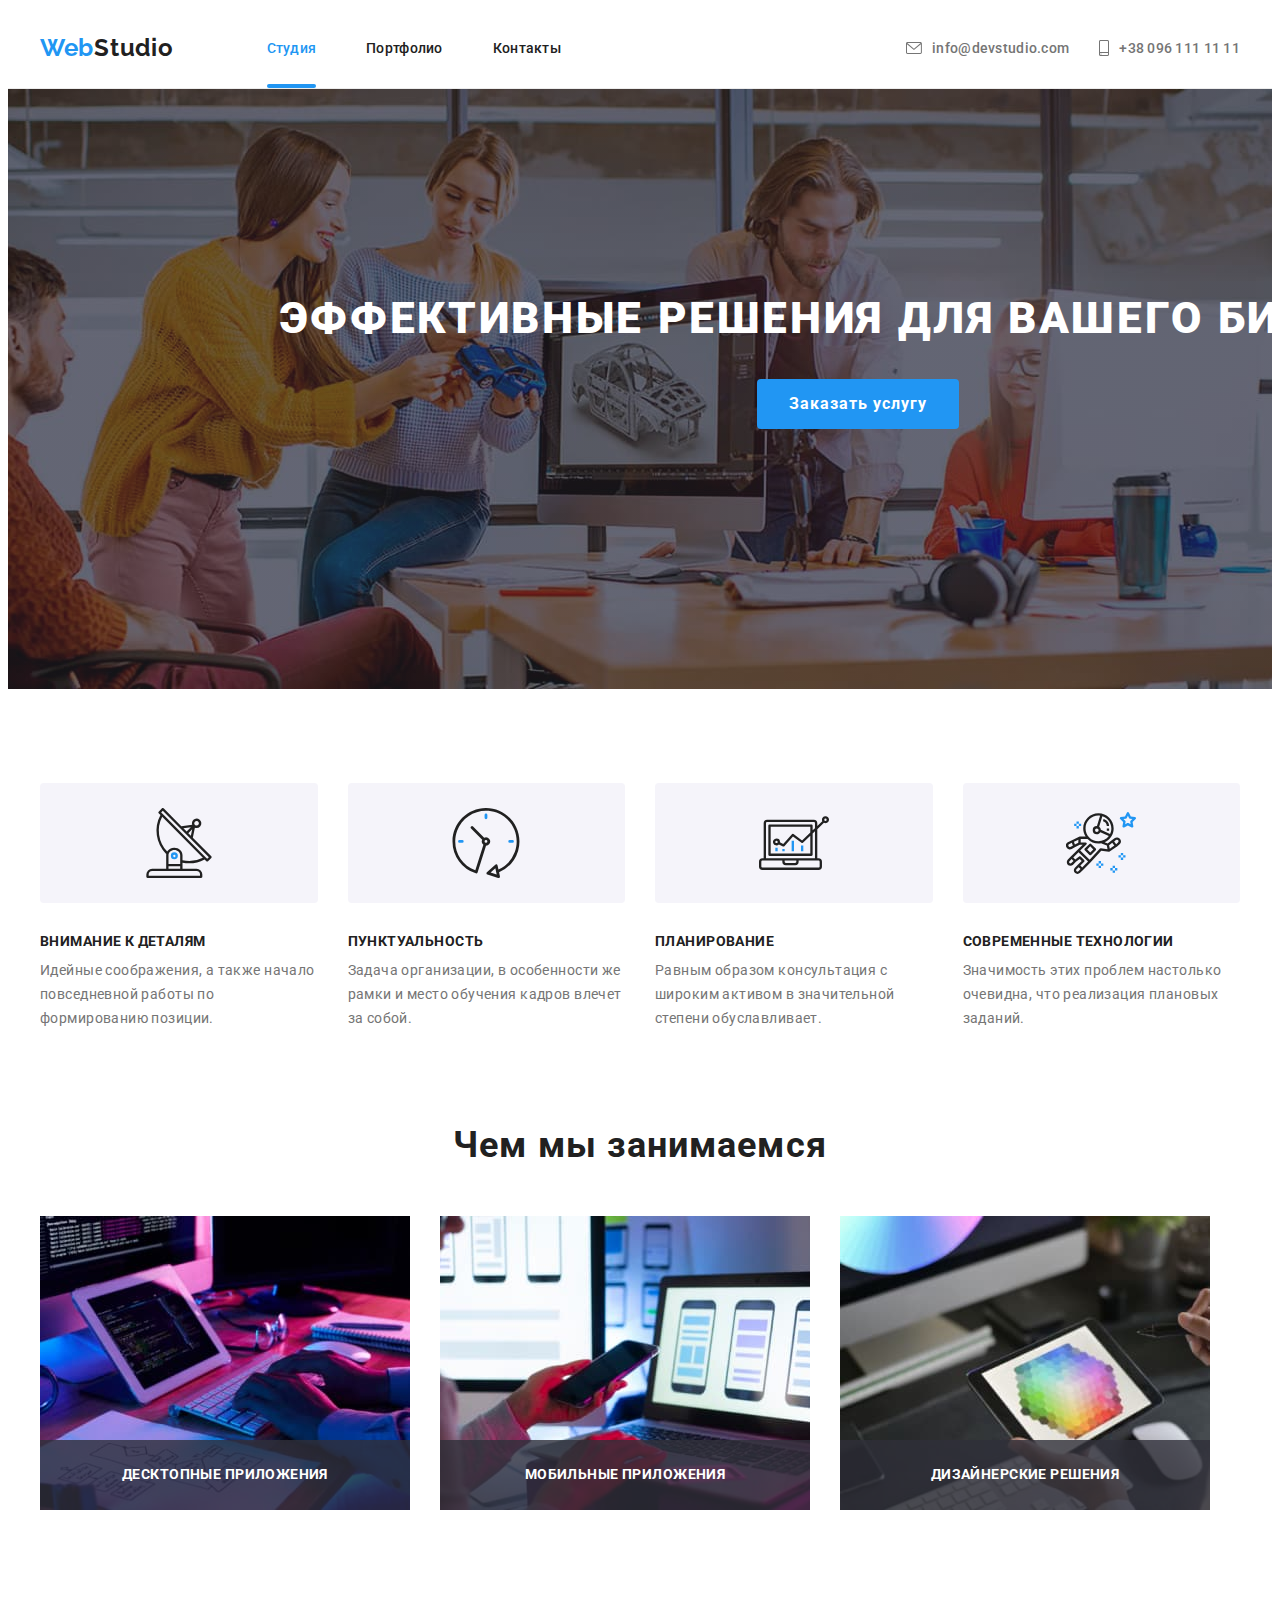
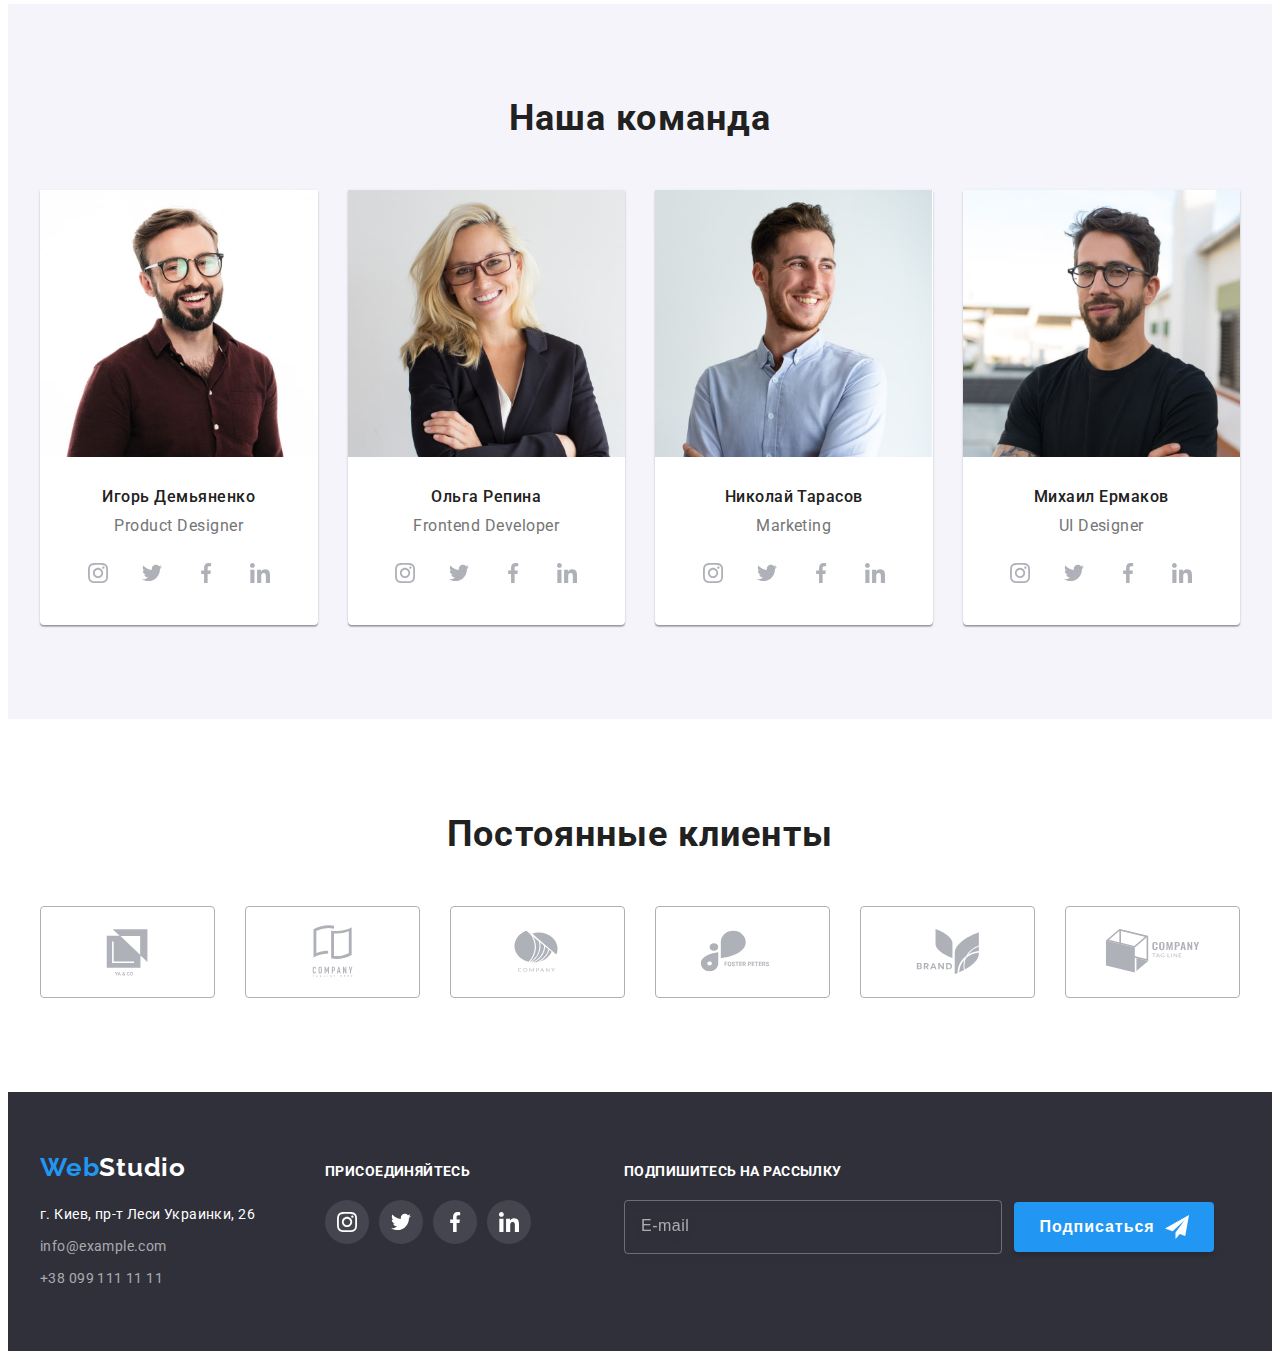
==== commit f656b113: "ref" ====
--- a/index.html
+++ b/index.html
@@ -458,6 +458,4 @@
         </div>
     </div>
     <script src="./js/modal.js"></script>
-    <script src="./js/menu.js"></script>
-</body>
 </html>--- a/css/main.min.css
+++ b/css/main.min.css
@@ -1 +1 @@
-:root{--primary-text-color: #212121;--secondary-text-color: #757575;--primary-bg-color: #e5e5e5;--secondary-bg-color: #f5f4fa;--white-bg-color: #ffffff;--accent-color: #2196f3;--hero-bg-color: #2f303a;--primary-font-weight: 500;--primary-font-size: 14px;--transition-timing: cubic-bezier(0.4, 0, 0.2, 1)}h1,h2,h3{margin:0;padding:0}img{display:block;max-width:100%;height:auto}.visually-hidden{position:absolute;white-space:nowrap;width:1px;height:1px;overflow:hidden;border:0;padding:0;clip:rect(0 0 0 0);clip-path:inset(50%);margin:-1px}.body{color:var(--primary-text-color);font-family:"Roboto","sans-serif";background-color:var(--white-bg-color)}.list{list-style:none;padding:0;margin:0}.link{text-decoration:none;color:var(--secondary-text-color)}.section{padding:60px 0}@media screen and (min-width: 1200px){.section{padding:94px 0}}.container{width:100%;padding-right:15px;padding-left:15px;margin-top:0;margin-bottom:0;margin-right:auto;margin-left:auto;outline:tomato solid 2px}@media screen and (min-width: 480px){.container{width:480px}}@media screen and (min-width: 768px){.container{width:768px}}@media screen and (min-width: 1200px){.container{width:1200px}}.backdrop{position:fixed;top:0;left:0;width:100%;height:100%;background-color:rgba(0,0,0,.2);transition:opacity 250ms var(--transition-timing),visibility 250ms var(--transition-timing)}.backdrop.is-hidden .modal{transform:scale(0.4) translate(-100%, -100%)}.modal{position:absolute;top:50%;left:50%;transform:translate(-50%, -50%) scale(1);width:95vw;min-height:581px;background-color:var(--white-bg-color);box-shadow:0px 1px 3px rgba(0,0,0,.12),0px 1px 1px rgba(0,0,0,.14),0px 2px 1px rgba(0,0,0,.2);border-radius:4px;transition:transform 250ms var(--transition-timing);padding:40px}@media screen and (min-width: 480px){.modal{width:450px}}@media screen and (min-width: 1200px){.modal{width:528px}}.modal-close{position:absolute;top:8px;right:8px;width:30px;height:30px;display:flex;justify-content:center;align-items:center;background-color:#fff;border:1px solid rgba(0,0,0,.1);border-radius:50%;cursor:pointer;transition:fill 250ms var(--transition-timing)}.modal-close:hover{fill:var(--accent-color)}.is-hidden{opacity:0;pointer-events:none;visibility:hidden}.modal-title{font-weight:700;font-size:20px;line-height:1.15;text-align:center;letter-spacing:.03em;margin:0;margin-bottom:12px}.modal-input{width:100%;height:40px;border:1px solid rgba(33,33,33,.2);border-radius:4px;background-color:rgba(0,0,0,0);padding-left:42px;outline:none}.input-wrap{position:relative}.input-icon{position:absolute;top:50%;left:12px;transform:translateY(-50%)}.modal-input:focus+.input-icon{fill:var(--accent-color)}.modal-input{transition:border 250ms var(--transition-timing),fill 250ms var(--transition-timing)}.modal-input:focus{border:1px solid var(--accent-color)}.modal-label{display:block;font-weight:400;font-size:12px;line-height:1.16;letter-spacing:.01em;color:var(--secondary-text-color);margin-bottom:4px}.form-field{margin-top:10px}.modal-textarea{width:100%;height:120px;border:1px solid rgba(33,33,33,.2);border-radius:4px;background-color:rgba(0,0,0,0);padding:14px 16px;resize:none;outline:none}.modal-textarea::placeholder{font-weight:400;font-size:12px;line-height:1.16;letter-spacing:.01em;color:rgba(117,117,117,.5)}.modal-textarea:focus{border:1px solid var(--accent-color)}.modal-checkbox-text{font-weight:400;font-size:12px;line-height:1.16;letter-spacing:.03em;color:var(--secondary-text-color);margin-top:20px;display:flex;flex-wrap:wrap;align-items:center}.modal-checkbox-text::before{content:"";width:16px;height:15px;border:2px solid #303030;border-radius:2px;margin-right:8.4px;transition:background-color 250ms var(--transition-timing),border 250ms var(--transition-timing),background-image 250ms var(--transition-timing)}@media screen and (min-width: 1200px){.modal-checkbox-text{font-size:14px;line-height:1.7;margin-left:12px}}.modal-link{color:var(--accent-color)}.modal-checkbox:checked+.modal-checkbox-text::before{background-color:var(--accent-color);border:none;background-image:url(../images/check.svg);background-repeat:no-repeat;background-size:11px 8px;background-position:center}.modal-submit{width:200px;height:50px;font-weight:700;font-size:16px;line-height:30px;display:block;align-items:center;text-align:center;letter-spacing:.06em;color:var(--white-bg-color);background-color:#2196f3;box-shadow:0px 4px 4px rgba(0,0,0,.15);border-radius:4px;border:0;margin:auto;margin-top:30px;cursor:pointer}.header{border-bottom:1px solid #ececec}.header>.container{display:flex;align-items:center;padding-top:10px;padding-bottom:10px}@media screen and (min-width: 768px){.header>.container{padding-top:0;padding-bottom:0}}.menu-open-icon,.menu-close-icon{transition:fill 250ms var(--transition-timing)}.menu-open-icon:hover,.menu-close-icon:hover{fill:var(--accent-color)}.menu-open-btn,.menu-close-btn{background-color:rgba(0,0,0,0);border:none;display:block;margin-left:auto;cursor:pointer}@media screen and (min-width: 768px){.menu-open-btn{display:none;width:0;margin-left:0}}.menu-close-btn{padding:0}.mob-menu{position:fixed;z-index:5;top:0;background-color:var(--white-bg-color);height:100vh;width:100vw}.mob-menu .container{padding-top:10px;padding-bottom:48px;padding-left:40px;display:flex;flex-direction:column;height:100%;justify-content:space-between}.mob-menu__item{font-weight:500;font-size:40px;line-height:1.17;letter-spacing:.02em}.mob-menu__item:not(:last-child){margin-bottom:32px}.mob-menu__item .link{color:var(--primary-text-color)}.mob-menu__item .current{color:var(--accent-color)}.mob-connect__item .phone{font-weight:500;font-size:34px;line-height:1.17;letter-spacing:.02em;color:var(--accent-color)}.mob-connect__item .mail{font-weight:500;font-size:24px;line-height:1.17;letter-spacing:.02em;color:var(--secondary-text-color)}.mob-connect__item:not(:last-child){margin-bottom:32px}.mob-soc-list{display:flex;margin-top:64px}.mob-soc-list-item:not(:first-child){padding-left:10px;border-left:1px solid rgba(33,33,33,.2)}.mob-soc-list-item:not(:last-child){padding-right:10px}.mob-soc-list-item .mob-soc-link{font-weight:500;font-size:18px;line-height:1.22;letter-spacing:.02em;color:var(--accent-color)}.navigation .link{color:var(--primary-text-color);display:block;padding-top:32px;padding-bottom:32px}.navigation__list{display:none}@media screen and (min-width: 768px){.navigation__list{display:flex;margin-left:88px}}@media screen and (min-width: 1200px){.navigation__list{margin-left:93px}}.navigation__item{font-weight:var(--primary-font-weight);font-size:var(--primary-font-size);color:var(--primary-text-color);line-height:1.15;letter-spacing:.02em;position:relative}.navigation__item:not(:last-child){margin-right:50px}.connect__list{display:none}@media screen and (min-width: 768px){.connect__list{display:block;margin-left:auto}}@media screen and (min-width: 1200px){.connect__list{display:flex;margin-left:auto}}.connect__item{font-weight:var(--primary-font-weight);font-size:var(--primary-font-size);line-height:1.15;color:var(--secondary-text-color);letter-spacing:.02em}.connect__item:not(:last-child){margin-bottom:10px}@media screen and (min-width: 1200px){.connect__item{padding-top:32px;padding-bottom:32px}.connect__item:not(:last-child){margin-bottom:0}.connect__item+.connect__item{margin-left:30px}}.connect__item .link.phone,.connect__item .link.mail{display:flex;align-items:center}.connect__icon{fill:currentColor;margin-right:10px}.link.link--current{color:var(--accent-color);padding-bottom:0}.link.link--current::after{content:"";display:block;width:100%;height:4px;border-radius:2px;background-color:var(--accent-color);margin-top:28px}.link:hover,.link:focus{color:var(--accent-color)}.header__logo,.footer__logo{text-decoration:none;font-family:Raleway;font-weight:700;font-size:24px;color:var(--primary-text-color);line-height:1.4;letter-spacing:.03em}.navigation__item .link,.connect__item .link{transition:color 250ms var(--transition-timing)}.logo__color{color:var(--accent-color)}.connect__item{color:var(--secondary-text-color)}.hero{text-align:center}.hero .container{padding:118px 60px}@media screen and (min-width: 320px)and (max-width: 350px){.hero .container{padding:118px 50px}}@media screen and (min-width: 768px){.hero .container{padding:118px 204px}}@media screen and (min-width: 1200px){.hero .container{padding:200px 250px}}.overlay{background-color:var(--hero-bg-color);background-image:linear-gradient(rgba(47, 48, 58, 0.4), rgba(47, 48, 58, 0.4)),url(../images/hero-bg-mob.jpg);margin-left:auto;margin-right:auto;max-width:100%;height:auto;background-position:center;background-repeat:no-repeat;background-size:cover}@media(min-device-pixel-ratio: 2),(min-resolution: 192dpi),(min-resolution: 2dppx){.overlay{background-image:linear-gradient(rgba(47, 48, 58, 0.4), rgba(47, 48, 58, 0.4)),url(../images/hero-bg-mob-2x.jpg)}}@media screen and (min-width: 768px){.overlay{background-image:linear-gradient(rgba(47, 48, 58, 0.4), rgba(47, 48, 58, 0.4)),url(../images/hero-bg-tab.jpg)}}@media screen and (min-width: 768px)and (min-device-pixel-ratio: 2),screen and (min-width: 768px)and (min-resolution: 192dpi),screen and (min-width: 768px)and (min-resolution: 2dppx){.overlay{background-image:linear-gradient(rgba(47, 48, 58, 0.4), rgba(47, 48, 58, 0.4)),url(../images/hero-bg-tab-2x.jpg)}}@media screen and (min-width: 1200px){.overlay{max-width:1600px;height:600px;background-image:linear-gradient(rgba(47, 48, 58, 0.4), rgba(47, 48, 58, 0.4)),url(../images/hero-bg-dt.jpg)}}@media screen and (min-width: 1200px)and (min-device-pixel-ratio: 2),screen and (min-width: 1200px)and (min-resolution: 192dpi),screen and (min-width: 1200px)and (min-resolution: 2dppx){.overlay{background-image:linear-gradient(rgba(47, 48, 58, 0.4), rgba(47, 48, 58, 0.4)),url(../images/hero-bg-dt-2x.jpg)}}.hero__title{margin-top:0px;margin-bottom:0;font-weight:900;font-size:26px;line-height:1.6;color:var(--white-bg-color);text-transform:uppercase;letter-spacing:.06em;margin-bottom:30px}@media screen and (min-width: 1200px){.hero__title{font-size:44px;line-height:1.36}}.hero__btn{color:var(--white-bg-color);background-color:var(--accent-color);font-family:inherit;font-size:16px;font-weight:700;line-height:1.9;letter-spacing:.06em;cursor:pointer;min-width:200px;height:50px;padding:10px 32px;border-radius:4px;border:0px}.about-list{margin-bottom:-30px}@media screen and (min-width: 768px){.about-list{display:flex;flex-wrap:wrap;margin-left:-30px;margin-bottom:-30px}}@media screen and (min-width: 1200px){.about-list{margin-bottom:0}}.about-list__item{width:100%;margin-bottom:30px}@media screen and (min-width: 768px){.about-list__item{max-width:calc(50% - 30px);margin-left:30px}}@media screen and (min-width: 1200px){.about-list__item{max-width:calc(25% - 30px);margin-left:30px;margin-bottom:0}}.about-list__item::before{content:"";display:block;height:120px;background-color:var(--secondary-bg-color);border-radius:4px;margin-bottom:30px}.about-list__icon--antenna::before{background-image:url(../images/antenna.svg);background-repeat:no-repeat;background-position:center}.about-list__icon--clock::before{background-image:url(../images/clock.svg);background-repeat:no-repeat;background-position:center}.about-list__icon--diagram::before{background-image:url(../images/diagram.svg);background-repeat:no-repeat;background-position:center}.about-list__icon--astronaut::before{background-image:url(../images/astronaut.svg);background-repeat:no-repeat;background-position:center}.about-list__title{font-size:var(--primary-font-size);font-weight:700;line-height:1.15;letter-spacing:.03em;text-transform:uppercase;margin-top:0;margin-bottom:10px}.about-list__text{color:var(--secondary-text-color);font-size:var(--primary-font-size);line-height:1.7;letter-spacing:.03em;margin:0}.section.no-top-padding{padding-top:0}@media screen and (max-width: 1199px){.section.no-top-padding{display:none}}.work-list{display:flex}.work-title{font-size:36px;text-align:center;font-weight:700;line-height:1.15;letter-spacing:.03em;margin-top:0;margin-bottom:50px}.work-item{position:relative}.work-item .img{display:block}.work-item+.work-item{margin-left:30px}.work-subtitle{display:flex;position:absolute;bottom:0;left:0;height:70px;width:100%;align-items:center;justify-content:center;font-weight:700;font-size:14px;line-height:1.14;text-align:center;letter-spacing:.03em;text-transform:uppercase;color:var(--white-bg-color);background-color:rgba(47,48,58,.8)}.team{background-color:var(--secondary-bg-color)}@media screen and (min-width: 768px){.team-list{display:flex;flex-wrap:wrap;margin-left:-30px;margin-bottom:-30px}}@media screen and (min-width: 1200px){.team-list{flex-wrap:nowrap;margin-bottom:0}}.team-item{box-shadow:0px 1px 3px rgba(0,0,0,.12),0px 1px 1px rgba(0,0,0,.14),0px 2px 1px rgba(0,0,0,.2);border-radius:0px 0px 4px 4px;background-color:var(--white-bg-color);padding-bottom:30px;margin-top:30px}@media screen and (min-width: 768px){.team-item{width:calc(50% - 30px);margin-left:30px}}@media screen and (min-width: 1200px){.team-item{width:calc(50% - 30px);margin-left:30px}}.team-title{font-size:28px;text-align:center;font-weight:700;line-height:1.2;letter-spacing:.03em;margin-top:0}@media screen and (min-width: 1200px){.team-title{font-size:36px;line-height:1.16;margin-bottom:50px}}.team-subtitle{font-weight:var(--primary-font-weight);font-size:16px;text-align:center;line-height:1.2;letter-spacing:.03em;margin-top:30px;margin-bottom:10px}.team-text{font-size:16px;text-align:center;line-height:1.2;color:var(--secondary-text-color);letter-spacing:.03em;margin:0}.team-soc-list{display:flex;justify-content:center;margin-top:16px}.team-soc-link{width:44px;height:44px;background-color:var(--white-bg-color);border-radius:50%;display:flex;justify-content:center;align-items:center;fill:#afb1b8;transition:background-color 250ms var(--transition-timing),fill 250ms var(--transition-timing)}.team-soc-link:hover,.team-soc-link:focus{background-color:var(--accent-color);fill:var(--white-bg-color)}.team-soc-item+.team-soc-item{margin-left:10px}.clients-title{font-weight:700;font-size:28px;line-height:1.18;text-align:center;letter-spacing:.03em}.clients-list{display:flex;flex-wrap:wrap;margin-left:-30px}@media screen and (min-width: 1200px){.clients-list{flex-wrap:nowrap}}.clients-item{margin-left:30px;margin-top:30px;width:calc(50% - 30px)}@media screen and (min-width: 768px){.clients-item{width:calc(33.3333333333% - 30px)}}.clients-link{height:92px;display:flex;border:1px solid #afb1b8;box-sizing:border-box;border-radius:4px;justify-content:center;align-items:center;fill:#afb1b8;transition:fill 250ms var(--transition-timing),border 250ms var(--transition-timing)}.clients-link:hover,.clients-link:focus{border:1px solid #2196f3;fill:var(--accent-color)}.footer{background-color:var(--hero-bg-color);padding:60px 0}.footer .container{display:flex;flex-direction:column}@media screen and (min-width: 1200px){.footer .container{flex-direction:row}}.address-tab{display:flex;justify-content:center;flex-direction:column}@media screen and (min-width: 768px){.address-tab{flex-direction:row}}@media screen and (min-width: 1200px){.address-tab{justify-content:left;flex-direction:row}}.address{text-align:center}@media screen and (min-width: 1200px){.address{text-align:left}}.footer__logo{color:var(--white-bg-color);display:inline-block;margin-bottom:20px;font-size:24px;line-height:1.17}@media screen and (min-width: 1200px){.footer__logo{font-size:26px;line-height:1.19}}.footer-address{color:var(--white-bg-color);font-style:normal;font-size:var(--primary-font-size);line-height:1.7;letter-spacing:.03em;margin-top:0;margin-bottom:8px}.footer-item .link{font-size:var(--primary-font-size);color:rgba(255,255,255,.6);line-height:1.7;font-style:normal;letter-spacing:.03em}.footer-item:first-child{margin-bottom:9px}.join{text-align:center;margin-top:60px}@media screen and (min-width: 768px){.join{margin-top:5px;margin-left:162px}}@media screen and (min-width: 1200px){.join{margin-left:70px;text-align:left;margin-top:12px}}.join-form{text-align:center;margin-top:60px}@media screen and (min-width: 1200px){.join-form{margin-top:12px;margin-left:93px;text-align:left}}.join-title{font-weight:700;font-size:14px;line-height:1.14;letter-spacing:.03em;text-transform:uppercase;color:var(--white-bg-color);margin-bottom:20px}.join-list{display:flex;justify-content:center}.join-link{width:44px;height:44px;background-color:rgba(255,255,255,.1);border-radius:50%;display:flex;justify-content:center;align-items:center;fill:var(--white-bg-color);transition:background-color 250ms var(--transition-timing)}.join-link:hover,.join-link:focus{background-color:var(--accent-color)}.join-item+.join-item{margin-left:10px}.send-thumb{display:flex;flex-direction:column;align-items:center}@media screen and (min-width: 1200px){.send-thumb{flex-direction:row}}.join-email{width:100%;height:50px;border:1px solid rgba(255,255,255,.3);filter:drop-shadow(0px 4px 4px rgba(0, 0, 0, 0.15));border-radius:4px;background-color:rgba(0,0,0,0);padding-left:16px;color:var(--white-bg-color);outline:none}.join-email::placeholder{font-weight:400;font-size:16px;line-height:1.25;letter-spacing:.03em;color:rgba(255,255,255,.6)}@media screen and (min-width: 768px){.join-email{width:450px}}@media screen and (min-width: 1200px){.join-email{width:358px}}.join-email-btn{width:200px;height:50px;background-color:var(--accent-color);box-shadow:0px 4px 4px rgba(0,0,0,.15);border:0;border-radius:4px;cursor:pointer;font-weight:700;font-size:16px;line-height:1.9;text-align:center;letter-spacing:.06em;color:var(--white-bg-color);display:flex;align-items:center;justify-content:center;margin-top:20px}@media screen and (min-width: 1200px){.join-email-btn{margin-top:0;margin-left:12px}}.send-icon{margin-left:10px}.list.btn{display:flex;justify-content:left;margin-bottom:40px;flex-wrap:wrap}@media screen and (min-width: 768px){.list.btn{justify-content:center;flex-wrap:nowrap}}@media screen and (min-width: 1200px){.list.btn{justify-content:center;flex-wrap:nowrap}}.filter-btn{background-color:var(--secondary-bg-color);font-family:inherit;font-weight:var(--primary-font-weight);font-size:16px;line-height:1.6;letter-spacing:.03em;border:0px;border-radius:4px;cursor:pointer;padding:6px 22px;transition:box-shadow 250ms var(--transition-timing),background-color 250ms var(--transition-timing),color 250ms var(--transition-timing)}.filter-btn:hover,.filter-btn:focus{background-color:var(--accent-color);color:var(--white-bg-color);box-shadow:0px 3px 1px rgba(0,0,0,.1),0px 1px 2px rgba(0,0,0,.08),0px 2px 2px rgba(0,0,0,.12);outline:none}.btn-item:not(:last-child){margin-right:8px}.btn-item:nth-child(-n+3){margin-bottom:15px}@media screen and (min-width: 320px)and (max-width: 399px){.btn-item:nth-child(-n+4){margin-bottom:15px}}.active-btn{background-color:var(--accent-color);color:var(--white-bg-color);box-shadow:0px 3px 1px rgba(0,0,0,.1),0px 1px 2px rgba(0,0,0,.08),0px 2px 2px rgba(0,0,0,.12)}.portfolio-item{max-width:100%;margin-bottom:30px;transition:box-shadow 250ms var(--transition-timing);cursor:pointer}.portfolio-item .img{display:block;max-width:100%}.portfolio-item:hover{box-shadow:0px 1px 1px rgba(0,0,0,.12),0px 4px 4px rgba(0,0,0,.06),1px 4px 6px rgba(0,0,0,.16)}@media screen and (min-width: 768px){.portfolio-item{margin-right:30px;width:calc(50% - 30px)}}@media screen and (min-width: 1200px){.portfolio-item{width:calc(33.3333333333% - 30px)}.portfolio-item:nth-child(3n){margin-right:0}.portfolio-item:nth-last-child(-n+3){margin-bottom:0}}.portfolio-item:hover .portfolio-thumb-text{transform:translate(0)}@media screen and (min-width: 768px){.portfolio-list{display:flex;flex-wrap:wrap;margin-right:-30px}}@media screen and (min-width: 1200px){.portfolio-list{display:flex;flex-wrap:wrap}}.portfolio-subtitle{font-weight:700;font-size:18px;line-height:2;letter-spacing:.06em;margin-top:0;margin-bottom:4px}.portfolio-text{font-size:16px;color:var(--secondary-text-color);line-height:1.9;letter-spacing:.03em;margin:0}.card{padding-top:20px;padding-bottom:20px;padding-right:24px;padding-left:24px;border:1px solid #eee;border-top:0;max-width:100%}.portfolio-thumb{position:relative;overflow:hidden}.portfolio-thumb-text{position:absolute;display:flex;align-items:center;top:0;left:0;transform:translateY(100%);width:100%;height:100%;margin:0;font-weight:400;font-size:18px;line-height:1.6;letter-spacing:.03em;color:var(--white-bg-color);background-color:rgba(33,150,243,.9);padding:0 24px;transition:transform 250ms var(--transition-timing)}@media screen and (min-width: 320px)and (max-width: 370px){.portfolio-thumb-text{font-size:15px}}/*# sourceMappingURL=main.min.css.map */+:root{--primary-text-color: #212121;--secondary-text-color: #757575;--primary-bg-color: #e5e5e5;--secondary-bg-color: #f5f4fa;--white-bg-color: #ffffff;--accent-color: #2196f3;--hero-bg-color: #2f303a;--primary-font-weight: 500;--primary-font-size: 14px;--transition-timing: cubic-bezier(0.4, 0, 0.2, 1)}h1,h2,h3{margin:0;padding:0}img{display:block;max-width:100%;height:auto}.visually-hidden{position:absolute;white-space:nowrap;width:1px;height:1px;overflow:hidden;border:0;padding:0;clip:rect(0 0 0 0);clip-path:inset(50%);margin:-1px}.body{color:var(--primary-text-color);font-family:"Roboto","sans-serif";background-color:var(--white-bg-color)}.list{list-style:none;padding:0;margin:0}.link{text-decoration:none;color:var(--secondary-text-color)}.section{padding:60px 0}@media screen and (min-width: 1200px){.section{padding:94px 0}}.container{width:100%;padding-right:15px;padding-left:15px;margin-top:0;margin-bottom:0;margin-right:auto;margin-left:auto}@media screen and (min-width: 480px){.container{width:480px}}@media screen and (min-width: 768px){.container{width:768px}}@media screen and (min-width: 1200px){.container{width:1200px}}.backdrop{position:fixed;top:0;left:0;width:100%;height:100%;background-color:rgba(0,0,0,.2);transition:opacity 250ms var(--transition-timing),visibility 250ms var(--transition-timing)}.backdrop.is-hidden .modal{transform:scale(0.4) translate(-100%, -100%)}.modal{position:absolute;top:50%;left:50%;transform:translate(-50%, -50%) scale(1);width:95vw;min-height:581px;background-color:var(--white-bg-color);box-shadow:0px 1px 3px rgba(0,0,0,.12),0px 1px 1px rgba(0,0,0,.14),0px 2px 1px rgba(0,0,0,.2);border-radius:4px;transition:transform 250ms var(--transition-timing);padding:40px}@media screen and (min-width: 480px){.modal{width:450px}}@media screen and (min-width: 1200px){.modal{width:528px}}.modal-close{position:absolute;top:8px;right:8px;width:30px;height:30px;display:flex;justify-content:center;align-items:center;background-color:#fff;border:1px solid rgba(0,0,0,.1);border-radius:50%;cursor:pointer;transition:fill 250ms var(--transition-timing)}.modal-close:hover{fill:var(--accent-color)}.is-hidden{opacity:0;pointer-events:none;visibility:hidden}.modal-title{font-weight:700;font-size:20px;line-height:1.15;text-align:center;letter-spacing:.03em;margin:0;margin-bottom:12px}.modal-input{width:100%;height:40px;border:1px solid rgba(33,33,33,.2);border-radius:4px;background-color:rgba(0,0,0,0);padding-left:42px;outline:none}.input-wrap{position:relative}.input-icon{position:absolute;top:50%;left:12px;transform:translateY(-50%)}.modal-input:focus+.input-icon{fill:var(--accent-color)}.modal-input{transition:border 250ms var(--transition-timing),fill 250ms var(--transition-timing)}.modal-input:focus{border:1px solid var(--accent-color)}.modal-label{display:block;font-weight:400;font-size:12px;line-height:1.16;letter-spacing:.01em;color:var(--secondary-text-color);margin-bottom:4px}.form-field{margin-top:10px}.modal-textarea{width:100%;height:120px;border:1px solid rgba(33,33,33,.2);border-radius:4px;background-color:rgba(0,0,0,0);padding:14px 16px;resize:none;outline:none}.modal-textarea::placeholder{font-weight:400;font-size:12px;line-height:1.16;letter-spacing:.01em;color:rgba(117,117,117,.5)}.modal-textarea:focus{border:1px solid var(--accent-color)}.modal-checkbox-text{font-weight:400;font-size:12px;line-height:1.16;letter-spacing:.03em;color:var(--secondary-text-color);margin-top:20px;display:flex;flex-wrap:wrap;align-items:center}.modal-checkbox-text::before{content:"";width:16px;height:15px;border:2px solid #303030;border-radius:2px;margin-right:8.4px;transition:background-color 250ms var(--transition-timing),border 250ms var(--transition-timing),background-image 250ms var(--transition-timing)}@media screen and (min-width: 1200px){.modal-checkbox-text{font-size:14px;line-height:1.7;margin-left:12px}}.modal-link{color:var(--accent-color)}.modal-checkbox:checked+.modal-checkbox-text::before{background-color:var(--accent-color);border:none;background-image:url(../images/check.svg);background-repeat:no-repeat;background-size:11px 8px;background-position:center}.modal-submit{width:200px;height:50px;font-weight:700;font-size:16px;line-height:30px;display:block;align-items:center;text-align:center;letter-spacing:.06em;color:var(--white-bg-color);background-color:#2196f3;box-shadow:0px 4px 4px rgba(0,0,0,.15);border-radius:4px;border:0;margin:auto;margin-top:30px;cursor:pointer}.header{border-bottom:1px solid #ececec}.header>.container{display:flex;align-items:center;padding-top:10px;padding-bottom:10px}@media screen and (min-width: 768px){.header>.container{padding-top:0;padding-bottom:0}}.menu-open-icon,.menu-close-icon{transition:fill 250ms var(--transition-timing)}.menu-open-icon:hover,.menu-close-icon:hover{fill:var(--accent-color)}.menu-open-btn,.menu-close-btn{background-color:rgba(0,0,0,0);border:none;display:block;margin-left:auto;cursor:pointer}@media screen and (min-width: 768px){.menu-open-btn{display:none;width:0;margin-left:0}}.menu-close-btn{padding:0}.mob-menu{position:fixed;z-index:5;top:0;background-color:var(--white-bg-color);height:100vh;width:100vw}.mob-menu .container{padding-top:10px;padding-bottom:48px;padding-left:40px;display:flex;flex-direction:column;height:100%;justify-content:space-between}.mob-menu__item{font-weight:500;font-size:40px;line-height:1.17;letter-spacing:.02em}.mob-menu__item:not(:last-child){margin-bottom:32px}.mob-menu__item .link{color:var(--primary-text-color)}.mob-menu__item .current{color:var(--accent-color)}.mob-connect__item .phone{font-weight:500;font-size:34px;line-height:1.17;letter-spacing:.02em;color:var(--accent-color)}.mob-connect__item .mail{font-weight:500;font-size:24px;line-height:1.17;letter-spacing:.02em;color:var(--secondary-text-color)}.mob-connect__item:not(:last-child){margin-bottom:32px}.mob-soc-list{display:flex;margin-top:64px;flex-wrap:wrap}.mob-soc-list-item:not(:first-child){padding-left:10px;border-left:1px solid rgba(33,33,33,.2)}.mob-soc-list-item:not(:last-child){padding-right:10px}.mob-soc-list-item .mob-soc-link{font-weight:500;font-size:18px;line-height:1.22;letter-spacing:.02em;color:var(--accent-color)}.navigation .link{color:var(--primary-text-color);display:block;padding-top:32px;padding-bottom:32px}.navigation__list{display:none}@media screen and (min-width: 768px){.navigation__list{display:flex;margin-left:88px}}@media screen and (min-width: 1200px){.navigation__list{margin-left:93px}}.navigation__item{font-weight:var(--primary-font-weight);font-size:var(--primary-font-size);color:var(--primary-text-color);line-height:1.15;letter-spacing:.02em;position:relative}.navigation__item:not(:last-child){margin-right:50px}.connect__list{display:none}@media screen and (min-width: 768px){.connect__list{display:block;margin-left:auto}}@media screen and (min-width: 1200px){.connect__list{display:flex;margin-left:auto}}.connect__item{font-weight:var(--primary-font-weight);font-size:var(--primary-font-size);line-height:1.15;color:var(--secondary-text-color);letter-spacing:.02em}.connect__item:not(:last-child){margin-bottom:10px}@media screen and (min-width: 1200px){.connect__item{padding-top:32px;padding-bottom:32px}.connect__item:not(:last-child){margin-bottom:0}.connect__item+.connect__item{margin-left:30px}}.connect__item .link.phone,.connect__item .link.mail{display:flex;align-items:center}.connect__icon{fill:currentColor;margin-right:10px}.link.link--current{color:var(--accent-color);padding-bottom:0}.link.link--current::after{content:"";display:block;width:100%;height:4px;border-radius:2px;background-color:var(--accent-color);margin-top:28px}.link:hover,.link:focus{color:var(--accent-color)}.header__logo,.footer__logo{text-decoration:none;font-family:Raleway;font-weight:700;font-size:24px;color:var(--primary-text-color);line-height:1.4;letter-spacing:.03em}.navigation__item .link,.connect__item .link{transition:color 250ms var(--transition-timing)}.logo__color{color:var(--accent-color)}.connect__item{color:var(--secondary-text-color)}.hero{text-align:center}.hero .container{padding:118px 60px}@media screen and (min-width: 320px)and (max-width: 350px){.hero .container{padding:118px 50px}}@media screen and (min-width: 768px){.hero .container{padding:118px 204px}}@media screen and (min-width: 1200px){.hero .container{padding:200px 250px}}.overlay{background-color:var(--hero-bg-color);background-image:linear-gradient(rgba(47, 48, 58, 0.4), rgba(47, 48, 58, 0.4)),url(../images/hero-bg-mob.jpg);margin-left:auto;margin-right:auto;max-width:100%;height:auto;background-position:center;background-repeat:no-repeat;background-size:cover}@media(min-device-pixel-ratio: 2),(min-resolution: 192dpi),(min-resolution: 2dppx){.overlay{background-image:linear-gradient(rgba(47, 48, 58, 0.4), rgba(47, 48, 58, 0.4)),url(../images/hero-bg-mob-2x.jpg)}}@media screen and (min-width: 768px){.overlay{background-image:linear-gradient(rgba(47, 48, 58, 0.4), rgba(47, 48, 58, 0.4)),url(../images/hero-bg-tab.jpg)}}@media screen and (min-width: 768px)and (min-device-pixel-ratio: 2),screen and (min-width: 768px)and (min-resolution: 192dpi),screen and (min-width: 768px)and (min-resolution: 2dppx){.overlay{background-image:linear-gradient(rgba(47, 48, 58, 0.4), rgba(47, 48, 58, 0.4)),url(../images/hero-bg-tab-2x.jpg)}}@media screen and (min-width: 1200px){.overlay{max-width:1600px;height:600px;background-image:linear-gradient(rgba(47, 48, 58, 0.4), rgba(47, 48, 58, 0.4)),url(../images/hero-bg-dt.jpg)}}@media screen and (min-width: 1200px)and (min-device-pixel-ratio: 2),screen and (min-width: 1200px)and (min-resolution: 192dpi),screen and (min-width: 1200px)and (min-resolution: 2dppx){.overlay{background-image:linear-gradient(rgba(47, 48, 58, 0.4), rgba(47, 48, 58, 0.4)),url(../images/hero-bg-dt-2x.jpg)}}.hero__title{margin-top:0px;margin-bottom:0;font-weight:900;font-size:26px;line-height:1.6;color:var(--white-bg-color);text-transform:uppercase;letter-spacing:.06em;margin-bottom:30px}@media screen and (min-width: 1200px){.hero__title{font-size:44px;line-height:1.36}}.hero__btn{color:var(--white-bg-color);background-color:var(--accent-color);font-family:inherit;font-size:16px;font-weight:700;line-height:1.9;letter-spacing:.06em;cursor:pointer;min-width:200px;height:50px;padding:10px 32px;border-radius:4px;border:0px}.about-list{margin-bottom:-30px}@media screen and (min-width: 768px){.about-list{display:flex;flex-wrap:wrap;margin-left:-30px;margin-bottom:-30px}}@media screen and (min-width: 1200px){.about-list{margin-bottom:0}}.about-list__item{width:100%;margin-bottom:30px}@media screen and (min-width: 768px){.about-list__item{max-width:calc(50% - 30px);margin-left:30px}}@media screen and (min-width: 1200px){.about-list__item{max-width:calc(25% - 30px);margin-left:30px;margin-bottom:0}}.about-list__item::before{content:"";display:block;height:120px;background-color:var(--secondary-bg-color);border-radius:4px;margin-bottom:30px}.about-list__icon--antenna::before{background-image:url(../images/antenna.svg);background-repeat:no-repeat;background-position:center}.about-list__icon--clock::before{background-image:url(../images/clock.svg);background-repeat:no-repeat;background-position:center}.about-list__icon--diagram::before{background-image:url(../images/diagram.svg);background-repeat:no-repeat;background-position:center}.about-list__icon--astronaut::before{background-image:url(../images/astronaut.svg);background-repeat:no-repeat;background-position:center}.about-list__title{font-size:var(--primary-font-size);font-weight:700;line-height:1.15;letter-spacing:.03em;text-transform:uppercase;text-align:center;margin-top:0;margin-bottom:10px}@media screen and (min-width: 768px){.about-list__title{text-align:left}}.about-list__text{color:var(--secondary-text-color);font-size:var(--primary-font-size);line-height:1.7;letter-spacing:.03em;margin:0}.section.no-top-padding{padding-top:0}@media screen and (max-width: 1199px){.section.no-top-padding{display:none}}.work-list{display:flex}.work-title{font-size:36px;text-align:center;font-weight:700;line-height:1.15;letter-spacing:.03em;margin-top:0;margin-bottom:50px}.work-item{position:relative}.work-item .img{display:block}.work-item+.work-item{margin-left:30px}.work-subtitle{display:flex;position:absolute;bottom:0;left:0;height:70px;width:100%;align-items:center;justify-content:center;font-weight:700;font-size:14px;line-height:1.14;text-align:center;letter-spacing:.03em;text-transform:uppercase;color:var(--white-bg-color);background-color:rgba(47,48,58,.8)}.team{background-color:var(--secondary-bg-color)}@media screen and (min-width: 768px){.team-list{display:flex;flex-wrap:wrap;margin-left:-30px;margin-top:-30px}}@media screen and (min-width: 1200px){.team-list{flex-wrap:nowrap;margin-bottom:0;margin-top:0}}.team-item{box-shadow:0px 1px 3px rgba(0,0,0,.12),0px 1px 1px rgba(0,0,0,.14),0px 2px 1px rgba(0,0,0,.2);border-radius:0px 0px 4px 4px;background-color:var(--white-bg-color);padding-bottom:30px;margin-top:30px}@media screen and (min-width: 768px){.team-item{width:calc(50% - 30px);margin-left:30px}}@media screen and (min-width: 1200px){.team-item{width:calc(50% - 30px);margin-left:30px;margin-top:0}}.team-title{font-size:28px;text-align:center;font-weight:700;line-height:1.2;letter-spacing:.03em;margin-top:0;margin-bottom:30px}@media screen and (min-width: 1200px){.team-title{font-size:36px;line-height:1.16;margin-bottom:50px}}.team-subtitle{font-weight:var(--primary-font-weight);font-size:16px;text-align:center;line-height:1.2;letter-spacing:.03em;margin-top:30px;margin-bottom:10px}.team-text{font-size:16px;text-align:center;line-height:1.2;color:var(--secondary-text-color);letter-spacing:.03em;margin:0}.team-soc-list{display:flex;justify-content:center;margin-top:16px}.team-soc-link{width:44px;height:44px;background-color:var(--white-bg-color);border-radius:50%;display:flex;justify-content:center;align-items:center;fill:#afb1b8;transition:background-color 250ms var(--transition-timing),fill 250ms var(--transition-timing)}.team-soc-link:hover,.team-soc-link:focus{background-color:var(--accent-color);fill:var(--white-bg-color)}.team-soc-item+.team-soc-item{margin-left:10px}.clients-title{font-weight:700;font-size:28px;line-height:1.18;text-align:center;letter-spacing:.03em}@media screen and (min-width: 1200px){.clients-title{font-size:36px;line-height:1,17;margin-bottom:50px}}.clients-list{display:flex;flex-wrap:wrap;margin-left:-30px}@media screen and (min-width: 1200px){.clients-list{flex-wrap:nowrap}}.clients-item{margin-left:30px;margin-top:30px;width:calc(50% - 30px)}@media screen and (min-width: 768px){.clients-item{width:calc(33.3333333333% - 30px)}}@media screen and (min-width: 1200px){.clients-item{margin-top:0}}.clients-link{height:92px;display:flex;border:1px solid #afb1b8;box-sizing:border-box;border-radius:4px;justify-content:center;align-items:center;fill:#afb1b8;transition:fill 250ms var(--transition-timing),border 250ms var(--transition-timing)}.clients-link:hover,.clients-link:focus{border:1px solid #2196f3;fill:var(--accent-color)}.footer{background-color:var(--hero-bg-color);padding:60px 0}.footer .container{display:flex;flex-direction:column}@media screen and (min-width: 1200px){.footer .container{flex-direction:row}}.address-tab{display:flex;justify-content:center;flex-direction:column}@media screen and (min-width: 768px){.address-tab{flex-direction:row}}@media screen and (min-width: 1200px){.address-tab{justify-content:left;flex-direction:row}}.address{text-align:center}@media screen and (min-width: 1200px){.address{text-align:left}}.footer__logo{color:var(--white-bg-color);display:inline-block;margin-bottom:20px;font-size:24px;line-height:1.17}@media screen and (min-width: 1200px){.footer__logo{font-size:26px;line-height:1.19}}.footer-address{color:var(--white-bg-color);font-style:normal;font-size:var(--primary-font-size);line-height:1.7;letter-spacing:.03em;margin-top:0;margin-bottom:8px}.footer-item .link{font-size:var(--primary-font-size);color:rgba(255,255,255,.6);line-height:1.7;font-style:normal;letter-spacing:.03em}.footer-item:first-child{margin-bottom:9px}.join{text-align:center;margin-top:60px}@media screen and (min-width: 768px){.join{margin-top:5px;margin-left:162px}}@media screen and (min-width: 1200px){.join{margin-left:70px;text-align:left;margin-top:12px}}.join-form{text-align:center;margin-top:60px}@media screen and (min-width: 1200px){.join-form{margin-top:12px;margin-left:93px;text-align:left}}.join-title{font-weight:700;font-size:14px;line-height:1.14;letter-spacing:.03em;text-transform:uppercase;color:var(--white-bg-color);margin-bottom:20px}.join-list{display:flex;justify-content:center}.join-link{width:44px;height:44px;background-color:rgba(255,255,255,.1);border-radius:50%;display:flex;justify-content:center;align-items:center;fill:var(--white-bg-color);transition:background-color 250ms var(--transition-timing)}.join-link:hover,.join-link:focus{background-color:var(--accent-color)}.join-item+.join-item{margin-left:10px}.send-thumb{display:flex;flex-direction:column;align-items:center}@media screen and (min-width: 1200px){.send-thumb{flex-direction:row}}.join-email{width:100%;height:50px;border:1px solid rgba(255,255,255,.3);filter:drop-shadow(0px 4px 4px rgba(0, 0, 0, 0.15));border-radius:4px;background-color:rgba(0,0,0,0);padding-left:16px;color:var(--white-bg-color);outline:none}.join-email::placeholder{font-weight:400;font-size:16px;line-height:1.25;letter-spacing:.03em;color:rgba(255,255,255,.6)}@media screen and (min-width: 768px){.join-email{width:450px}}@media screen and (min-width: 1200px){.join-email{width:358px}}.join-email-btn{width:200px;height:50px;background-color:var(--accent-color);box-shadow:0px 4px 4px rgba(0,0,0,.15);border:0;border-radius:4px;cursor:pointer;font-weight:700;font-size:16px;line-height:1.9;text-align:center;letter-spacing:.06em;color:var(--white-bg-color);display:flex;align-items:center;justify-content:center;margin-top:20px}@media screen and (min-width: 1200px){.join-email-btn{margin-top:0;margin-left:12px}}.send-icon{margin-left:10px}.list.btn{display:flex;justify-content:left;margin-bottom:40px;flex-wrap:wrap}@media screen and (min-width: 768px){.list.btn{justify-content:center;flex-wrap:nowrap;margin-bottom:30px}}@media screen and (min-width: 1200px){.list.btn{margin-bottom:50px}}.filter-btn{background-color:var(--secondary-bg-color);font-family:inherit;font-weight:var(--primary-font-weight);font-size:16px;line-height:1.6;letter-spacing:.03em;border:0px;border-radius:4px;cursor:pointer;padding:6px 22px;transition:box-shadow 250ms var(--transition-timing),background-color 250ms var(--transition-timing),color 250ms var(--transition-timing)}.filter-btn:hover,.filter-btn:focus{background-color:var(--accent-color);color:var(--white-bg-color);box-shadow:0px 3px 1px rgba(0,0,0,.1),0px 1px 2px rgba(0,0,0,.08),0px 2px 2px rgba(0,0,0,.12);outline:none}.btn-item:not(:last-child){margin-right:8px}.btn-item:nth-child(-n+3){margin-bottom:15px}@media screen and (min-width: 320px)and (max-width: 399px){.btn-item:nth-child(-n+4){margin-bottom:15px}}@media screen and (min-width: 768px){.btn-item:nth-child(-n+3){margin-bottom:0}}.active-btn{background-color:var(--accent-color);color:var(--white-bg-color);box-shadow:0px 3px 1px rgba(0,0,0,.1),0px 1px 2px rgba(0,0,0,.08),0px 2px 2px rgba(0,0,0,.12)}.portfolio-item{max-width:100%;margin-bottom:30px;transition:box-shadow 250ms var(--transition-timing);cursor:pointer}.portfolio-item .img{display:block;max-width:100%}.portfolio-item:hover{box-shadow:0px 1px 1px rgba(0,0,0,.12),0px 4px 4px rgba(0,0,0,.06),1px 4px 6px rgba(0,0,0,.16)}@media screen and (min-width: 768px){.portfolio-item{margin-right:30px;width:calc(50% - 30px)}.portfolio-item:first-child .card{height:146px}.portfolio-item:nth-last-child(-n+2){margin-bottom:0}}@media screen and (min-width: 1200px){.portfolio-item{width:calc(33.3333333333% - 30px)}.portfolio-item:nth-child(3n){margin-right:0}.portfolio-item:nth-last-child(-n+3){margin-bottom:0}.portfolio-item:first-child .card{height:112px}}.portfolio-item:hover .portfolio-thumb-text{transform:translate(0)}@media screen and (min-width: 768px){.portfolio-list{display:flex;flex-wrap:wrap;margin-right:-30px}}@media screen and (min-width: 1200px){.portfolio-list{display:flex;flex-wrap:wrap}}.portfolio-subtitle{font-weight:700;font-size:18px;line-height:2;letter-spacing:.06em;margin-top:0;margin-bottom:4px}.portfolio-text{font-size:16px;color:var(--secondary-text-color);line-height:1.9;letter-spacing:.03em;margin:0}.card{padding-top:20px;padding-bottom:20px;padding-right:24px;padding-left:24px;border:1px solid #eee;border-top:0;max-width:100%}.portfolio-thumb{position:relative;overflow:hidden}.portfolio-thumb-text{position:absolute;display:flex;align-items:center;top:0;left:0;transform:translateY(100%);width:100%;height:100%;margin:0;font-weight:400;font-size:18px;line-height:1.6;letter-spacing:.03em;color:var(--white-bg-color);background-color:rgba(33,150,243,.9);padding:0 24px;transition:transform 250ms var(--transition-timing)}@media screen and (min-width: 320px)and (max-width: 370px){.portfolio-thumb-text{font-size:15px}}/*# sourceMappingURL=main.min.css.map */